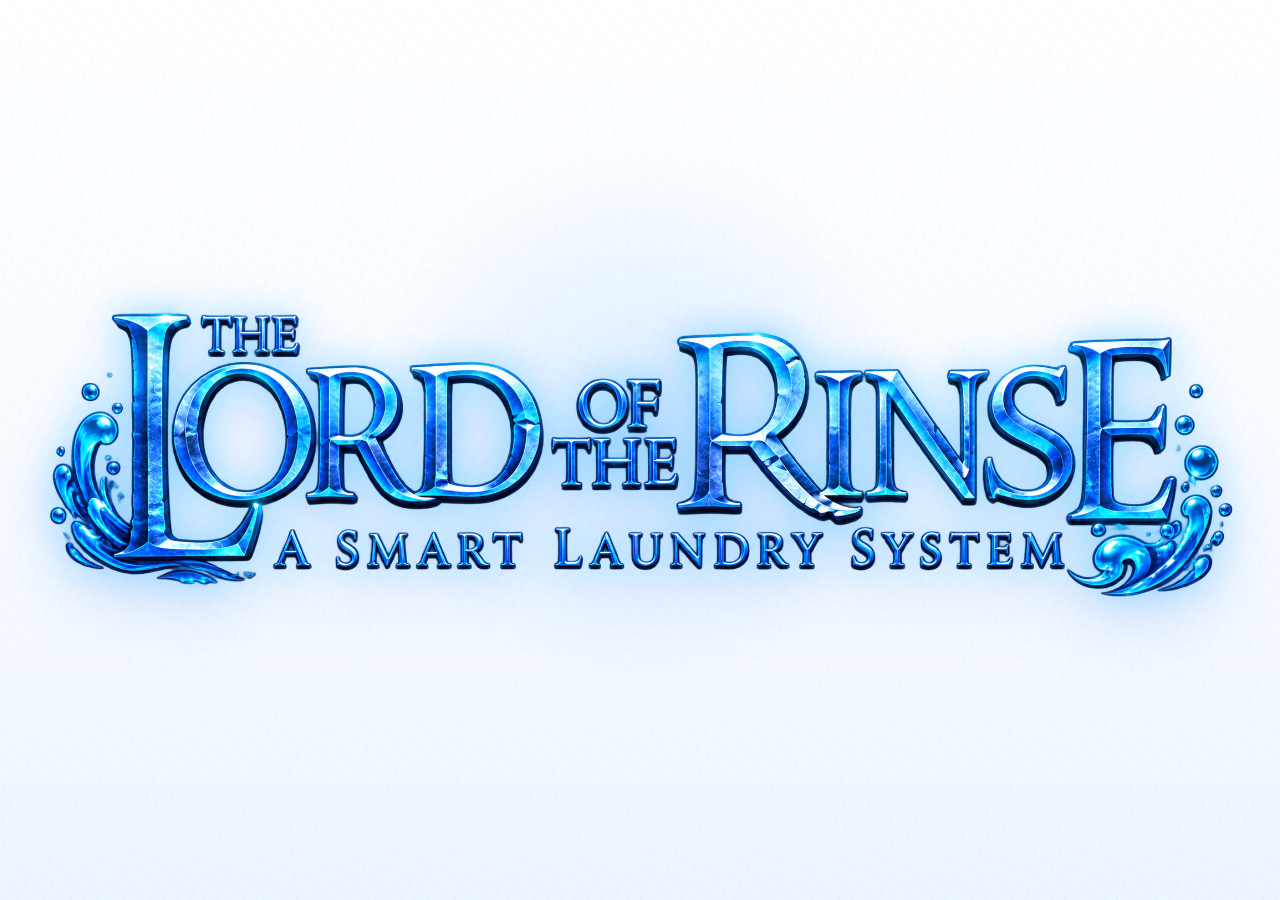
==== bookings.html @ ded8d41f "files" ====
<!doctype html>
<html lang="en">
  <head>
    <meta charset="utf-8">
    <meta name="viewport" content="width=device-width, initial-scale=1">
    <title>WashWiz Bookings</title>
    <link rel="preconnect" href="https://fonts.googleapis.com">
    <link rel="preconnect" href="https://fonts.gstatic.com" crossorigin>
    <link href="https://fonts.googleapis.com/css2?family=Hanken+Grotesk:wght@400;500;600;700;800&family=JetBrains+Mono:wght@500;700&display=swap" rel="stylesheet">
    <link rel="stylesheet" href="styles.css">
  </head>
  <body data-page="bookings">
    <script src="staff-layout.js"></script>
    <script src="app.js"></script>
  </body>
</html>
---- styles.css ----
:root {
  --bg: #f3f7fc;
  --surface: #fbfdff;
  --surface-muted: #eef4fb;
  --surface-strong: #e3ebf5;
  --text: #17202a;
  --muted: #5d6878;
  --subtle: #7a8696;
  --line: #d9e3ef;
  --line-strong: #c5d2e2;
  --primary: #155eef;
  --primary-hover: #0f4ed0;
  --primary-soft: #e8efff;
  --success: #087f5b;
  --success-soft: #e6f6ef;
  --warning: #a05a00;
  --warning-soft: #fff3db;
  --danger: #b42318;
  --danger-soft: #ffebe8;
  --info: #0369a1;
  --info-soft: #e7f5ff;
  --shadow-sm: 6px 6px 14px rgba(119, 134, 156, .16), -6px -6px 14px rgba(255, 255, 255, .86);
  --shadow-md: 14px 14px 32px rgba(119, 134, 156, .20), -12px -12px 28px rgba(255, 255, 255, .88);
  --shadow-inset: inset 4px 4px 9px rgba(125, 140, 164, .14), inset -4px -4px 9px rgba(255, 255, 255, .92);
  --radius: 18px;
  --radius-sm: 12px;
  --focus: 0 0 0 3px rgba(21, 94, 239, .18);
  color: var(--text);
  background: var(--bg);
  font-family: "Hanken Grotesk", system-ui, -apple-system, BlinkMacSystemFont, "Segoe UI", sans-serif;
}

* { box-sizing: border-box; }
html { min-width: 320px; }
body {
  min-height: 100vh;
  margin: 0;
  overflow-x: hidden;
  background:
    radial-gradient(circle at 12% 8%, rgba(222, 240, 255, .72) 0, transparent 270px),
    linear-gradient(180deg, rgba(232, 239, 255, .62), rgba(246, 248, 251, 0) 320px),
    var(--bg);
}
img,
svg,
canvas {
  max-width: 100%;
}
button, input { font: inherit; }
button {
  border: 0;
  cursor: pointer;
}
button:disabled {
  cursor: not-allowed;
}
button:focus-visible,
input:focus-visible {
  outline: none;
  box-shadow: var(--focus);
}
.hidden { display: none !important; }
.clay {
  background: var(--surface);
  border: 1px solid rgba(255, 255, 255, .78);
  border-radius: var(--radius);
  box-shadow: var(--shadow-sm), inset 1px 1px 0 rgba(255, 255, 255, .72);
}
.eyebrow {
  margin: 0 0 6px;
  color: var(--subtle);
  font: 700 11px/1.25 "JetBrains Mono", monospace;
  letter-spacing: .08em;
  text-transform: uppercase;
}
h1, h2, h3, p { margin-top: 0; }
h1 {
  max-width: 680px;
  margin-bottom: 18px;
  color: #0f172a;
  font-size: clamp(48px, 8vw, 88px);
  line-height: .94;
  letter-spacing: 0;
}
h2 {
  margin: 0;
  color: #111827;
  font-size: clamp(26px, 3vw, 36px);
  line-height: 1.08;
}
h3 {
  margin-bottom: 16px;
  color: #111827;
  font-size: clamp(21px, 2vw, 26px);
  line-height: 1.15;
}
small {
  display: block;
  color: var(--subtle);
}

.loading-screen {
  position: fixed;
  inset: 0;
  z-index: 100;
  min-height: 100vh;
  display: grid;
  place-items: center;
  align-content: center;
  gap: 24px;
  padding: 24px;
  background:
    radial-gradient(circle at 50% 42%, rgba(225, 241, 255, .88), transparent 290px),
    linear-gradient(180deg, #f8fbff, #eef4fb);
  transition: opacity .45s ease, visibility .45s ease;
}
.loading-screen::before,
.loading-screen::after {
  content: "";
  position: absolute;
  inset: 0;
  pointer-events: none;
}
.intro-white-wipe {
  position: absolute;
  inset: 0;
  z-index: 0;
  pointer-events: none;
  opacity: 0;
  background:
    radial-gradient(circle at 50% 46%, rgba(10, 138, 255, .12), transparent 34%),
    linear-gradient(180deg, #ffffff, #f7fbff 58%, #edf5ff);
  transition: opacity .72s cubic-bezier(.22, 1, .36, 1);
}
.loading-screen::before {
  opacity: 0;
  background:
    radial-gradient(circle at 50% 36%, rgba(155, 220, 255, .42), transparent 34%),
    radial-gradient(circle at 12% 45%, rgba(0, 183, 255, .12), transparent 18%),
    radial-gradient(circle at 88% 45%, rgba(0, 183, 255, .12), transparent 18%),
    linear-gradient(180deg, #ffffff, #f4f9ff 58%, #edf5ff);
  transition: opacity .32s ease;
}
.loading-screen::after {
  opacity: 0;
  background:
    repeating-linear-gradient(115deg, rgba(0, 119, 255, .035) 0 1px, transparent 1px 12px),
    repeating-linear-gradient(20deg, rgba(83, 199, 255, .045) 0 1px, transparent 1px 18px);
  mix-blend-mode: multiply;
  transition: opacity .32s ease;
}
.loading-screen.is-title {
  background:
    radial-gradient(circle at 50% 46%, rgba(10, 138, 255, .12), transparent 34%),
    linear-gradient(180deg, #ffffff, #f7fbff 58%, #edf5ff);
}
.loading-screen.is-title .intro-white-wipe {
  opacity: 1;
}
.loading-screen.is-black {
  overflow: hidden;
  background:
    radial-gradient(circle at 50% 48%, rgba(21, 94, 239, .32), transparent 24%),
    radial-gradient(circle at 50% 100%, rgba(77, 218, 255, .18), transparent 30%),
    linear-gradient(180deg, #050608, #0a0f18 58%, #020308);
}
.loading-screen.is-title::before {
  opacity: 1;
}
.loading-screen.is-title::after {
  opacity: .72;
}
.loading-screen.is-black::before {
  opacity: 1;
  background:
    linear-gradient(100deg, transparent 0 34%, rgba(255, 255, 255, .18) 45%, transparent 58% 100%);
  mix-blend-mode: screen;
  transform: translateX(-115%);
  animation: introLightSweep 1.45s cubic-bezier(.22, 1, .36, 1) both;
}
.loading-screen.is-black::after {
  opacity: .52;
  background:
    repeating-linear-gradient(90deg, rgba(255, 255, 255, .04) 0 1px, transparent 1px 72px),
    radial-gradient(circle at 50% 50%, transparent 0 34%, rgba(0, 0, 0, .44) 72%);
  mix-blend-mode: screen;
}
.loading-screen.is-done {
  opacity: 0;
  visibility: hidden;
  pointer-events: none;
}
.loading-screen.is-title .loading-washer,
.loading-screen.is-title .splash-logo,
.loading-screen.is-title .splash-brand,
.loading-screen.is-brand .loading-title-card,
.loading-screen.is-brand .loading-washer,
.loading-screen.is-black .loading-title-card,
.loading-screen.is-black .loading-washer,
.loading-screen.is-washer .loading-title-card,
.loading-screen.is-washer .splash-logo,
.loading-screen.is-washer .splash-brand {
  display: none;
}
.loader-machine {
  width: min(70vw, 330px);
  aspect-ratio: .86;
  position: relative;
  z-index: 1;
  display: grid;
  justify-items: center;
  padding: 28px 24px 26px;
  border-radius: 34px;
  background: linear-gradient(145deg, #ffffff, #eaf1f9);
  border: 1px solid rgba(255, 255, 255, .88);
  box-shadow: 20px 20px 42px rgba(119, 134, 156, .22), -16px -16px 34px rgba(255, 255, 255, .90), inset 2px 2px 0 rgba(255, 255, 255, .72);
}
.loader-panel {
  width: 100%;
  display: flex;
  justify-content: flex-end;
  gap: 10px;
  margin-bottom: 20px;
}
.loader-panel span {
  width: 13px;
  height: 13px;
  border-radius: 50%;
  background: #155eef;
  box-shadow: inset 2px 2px 4px rgba(255, 255, 255, .45);
}
.loader-panel span:nth-child(2) {
  background: #10b981;
}
.loader-panel span:nth-child(3) {
  background: #f59e0b;
}
.loader-door {
  width: 78%;
  aspect-ratio: 1;
  display: grid;
  place-items: center;
  padding: 14px;
  border-radius: 50%;
  background: linear-gradient(145deg, #dfe9f5, #ffffff);
  border: 1px solid #c6d4e6;
  box-shadow: var(--shadow-inset), 0 12px 28px rgba(76, 91, 115, .12);
}
.loader-glass {
  width: 100%;
  height: 100%;
  position: relative;
  overflow: hidden;
  border-radius: 50%;
  background:
    radial-gradient(circle at 34% 26%, rgba(255, 255, 255, .74), transparent 22%),
    linear-gradient(145deg, rgba(183, 226, 255, .74), rgba(47, 120, 255, .58));
  border: 1px solid rgba(255, 255, 255, .78);
  box-shadow: inset 7px 8px 18px rgba(38, 78, 130, .20), inset -8px -9px 18px rgba(255, 255, 255, .38);
}
.loader-glass::before {
  content: "";
  position: absolute;
  inset: 12%;
  z-index: 3;
  border-radius: 50%;
  border-top: 12px solid rgba(255, 255, 255, .30);
  border-left: 5px solid rgba(255, 255, 255, .14);
  transform: rotate(-22deg);
  pointer-events: none;
}
.loader-glass::after {
  content: "";
  position: absolute;
  inset: 0;
  z-index: 4;
  border-radius: 50%;
  background: linear-gradient(120deg, rgba(255, 255, 255, .36), transparent 26% 66%, rgba(255, 255, 255, .18));
  pointer-events: none;
}
.loader-spin {
  position: absolute;
  inset: 10%;
  transform-origin: 50% 50%;
  animation: washerSpin 2.5s linear infinite;
}
.loader-water {
  position: absolute;
  left: 5%;
  right: 4%;
  bottom: 10%;
  height: 43%;
  border-radius: 36% 54% 46% 38%;
  background: linear-gradient(180deg, rgba(151, 215, 255, .72), rgba(18, 97, 226, .56));
  box-shadow: inset 0 10px 16px rgba(255, 255, 255, .22);
}
.loader-foam,
.loader-bubble,
.cloth {
  position: absolute;
  display: block;
}
.loader-foam {
  z-index: 2;
  border-radius: 999px;
  background: rgba(255, 255, 255, .86);
  filter: drop-shadow(0 2px 4px rgba(73, 103, 143, .10));
}
.foam-one {
  width: 74px;
  height: 22px;
  left: 12%;
  top: 50%;
  transform: rotate(10deg);
}
.foam-two {
  width: 54px;
  height: 18px;
  right: 10%;
  top: 36%;
  transform: rotate(-18deg);
}
.foam-three {
  width: 38px;
  height: 16px;
  left: 37%;
  bottom: 16%;
  transform: rotate(22deg);
}
.loader-bubble {
  z-index: 2;
  border-radius: 50%;
  background: rgba(255, 255, 255, .55);
  border: 1px solid rgba(255, 255, 255, .72);
  box-shadow: inset -3px -3px 7px rgba(83, 133, 191, .12);
  animation: bubblePulse 1.8s ease-in-out infinite;
}
.bubble-one {
  width: 20px;
  height: 20px;
  left: 22%;
  top: 21%;
}
.bubble-two {
  width: 14px;
  height: 14px;
  right: 22%;
  top: 27%;
  animation-delay: .35s;
}
.bubble-three {
  width: 24px;
  height: 24px;
  right: 20%;
  bottom: 26%;
  animation-delay: .7s;
}
.bubble-four {
  width: 12px;
  height: 12px;
  left: 44%;
  bottom: 20%;
  animation-delay: 1s;
}
.cloth {
  z-index: 1;
  border-radius: 12px 16px 12px 14px;
  box-shadow: inset 4px 4px 8px rgba(255, 255, 255, .30), inset -4px -5px 10px rgba(0, 0, 0, .10);
  animation: clothTumble 1.25s ease-in-out infinite alternate;
}
.cloth-one {
  width: 58px;
  height: 36px;
  left: 19%;
  top: 38%;
  background: #ef476f;
  transform: rotate(18deg);
}
.cloth-two {
  width: 48px;
  height: 42px;
  right: 22%;
  top: 45%;
  background: #ffd166;
  animation-delay: .2s;
}
.cloth-three {
  width: 50px;
  height: 32px;
  left: 34%;
  bottom: 20%;
  background: #06d6a0;
  animation-delay: .38s;
}
.cloth-four {
  width: 36px;
  height: 50px;
  right: 33%;
  top: 19%;
  background: #8338ec;
  animation-delay: .56s;
}
.loading-title-card {
  position: relative;
  z-index: 1;
  display: grid;
  justify-items: center;
  width: min(94vw, 1640px);
  text-align: center;
}
.intro-title-image {
  width: min(96vw, 1700px);
  max-height: 62vh;
  object-fit: contain;
  filter:
    drop-shadow(0 0 18px rgba(0, 183, 255, .34))
    drop-shadow(0 22px 32px rgba(21, 94, 239, .18));
  animation: titleReveal 1.2s cubic-bezier(.22, 1, .36, 1) both, titleHeartbeat 1.7s ease-in-out .15s infinite;
}
.splash-logo {
  position: relative;
  z-index: 1;
  width: min(62vw, 360px);
  aspect-ratio: 1;
  object-fit: contain;
  filter: drop-shadow(0 24px 34px rgba(21, 94, 239, .18));
  animation: splashLogoFloat 2.8s ease-in-out infinite;
}
.loading-screen.is-black .splash-logo {
  filter:
    drop-shadow(0 0 22px rgba(102, 224, 255, .42))
    drop-shadow(0 26px 34px rgba(0, 0, 0, .52));
  animation: blackLogoReveal 1.3s cubic-bezier(.22, 1, .36, 1) both, splashLogoFloat 2.8s ease-in-out 1.3s infinite;
}
.splash-brand {
  position: relative;
  z-index: 1;
  display: grid;
  justify-items: center;
  gap: 8px;
  max-width: min(90vw, 620px);
  text-align: center;
}
.loading-screen.is-black .splash-brand {
  animation: blackBrandReveal 1.15s cubic-bezier(.22, 1, .36, 1) .18s both;
}
.splash-brand strong {
  color: #0f172a;
  font-size: clamp(42px, 8vw, 82px);
  line-height: .9;
}
.loading-screen.is-black .splash-brand strong {
  color: #ffffff;
  text-shadow: 0 0 28px rgba(84, 211, 255, .32);
}
.splash-brand span {
  color: var(--muted);
  font-size: clamp(11px, 1.45vw, 16px);
  line-height: 1.35;
  max-width: min(90vw, 620px);
}
.loading-screen.is-black .splash-brand span {
  color: rgba(238, 247, 255, .76);
}

@keyframes washerSpin {
  to { transform: rotate(360deg); }
}
@keyframes bubblePulse {
  50% { transform: scale(1.18); opacity: .72; }
}
@keyframes clothTumble {
  to { transform: rotate(-18deg) translate(4px, -3px); }
}
@keyframes titleReveal {
  from {
    opacity: 0;
    transform: translateY(12px) scale(.985);
  }
  to {
    opacity: 1;
    transform: translateY(0) scale(1);
  }
}
@keyframes titleHeartbeat {
  0%, 42%, 72%, 100% {
    transform: scale(1);
    filter: brightness(1);
  }
  18% {
    transform: scale(1.025);
    filter: brightness(1.2);
  }
  28% {
    transform: scale(.985);
  }
  56% {
    transform: scale(1.015);
    filter: brightness(1.1);
  }
}
@keyframes splashLogoFloat {
  0%, 100% {
    transform: translateY(0) scale(1);
  }
  50% {
    transform: translateY(-10px) scale(1.02);
  }
}
@keyframes introLightSweep {
  to { transform: translateX(115%); }
}
@keyframes blackLogoReveal {
  from {
    opacity: 0;
    transform: translateY(16px) scale(.92);
  }
  62% {
    opacity: 1;
    transform: translateY(-5px) scale(1.035);
  }
  to {
    opacity: 1;
    transform: translateY(0) scale(1);
  }
}
@keyframes blackBrandReveal {
  from {
    opacity: 0;
    transform: translateY(14px);
  }
  to {
    opacity: 1;
    transform: translateY(0);
  }
}

.auth-screen {
  min-height: 100vh;
  width: min(100%, 620px);
  margin: 0 auto;
  display: flex;
  align-items: center;
  justify-content: center;
  padding: clamp(36px, 7vh, 86px) clamp(22px, 5vw, 64px);
}
.brand-panel {
  display: grid;
  justify-items: start;
  align-content: start;
}
.brand-panel p {
  max-width: 600px;
  color: var(--muted);
  font-size: clamp(18px, 1.5vw, 20px);
  line-height: 1.55;
}
.washer-hero {
  width: clamp(260px, 29vw, 360px);
  aspect-ratio: 1;
  display: grid;
  place-items: center;
  margin-bottom: clamp(22px, 4vh, 34px);
  border-radius: 30px;
  background: linear-gradient(145deg, #fbfdff, #edf4fb);
  border: 1px solid rgba(255, 255, 255, .78);
  box-shadow: var(--shadow-md);
}
.brand-logo-hero {
  padding: 20px;
}
.brand-logo-hero img {
  width: 100%;
  height: 100%;
  object-fit: contain;
  filter: drop-shadow(0 18px 18px rgba(31, 69, 124, .14));
}
.washer-face {
  width: 70%;
  height: 78%;
  padding: 24px;
  border-radius: 22px;
  background: var(--surface);
  border: 1px solid rgba(197, 210, 226, .72);
  box-shadow: inset 3px 3px 8px rgba(125, 140, 164, .10), inset -3px -3px 8px rgba(255, 255, 255, .90);
}
.washer-door {
  width: 78%;
  aspect-ratio: 1;
  margin: 38px auto 0;
  padding: 11px;
  border-radius: 50%;
  background: var(--surface-strong);
  border: 1px solid var(--line-strong);
  box-shadow: var(--shadow-inset);
}
.washer-door span {
  display: block;
  width: 100%;
  height: 100%;
  border-radius: inherit;
  background: radial-gradient(circle at 38% 28%, #9dd8ff, #155eef 74%);
}
.washer-controls {
  display: flex;
  justify-content: flex-end;
  gap: 8px;
}
.washer-controls i {
  width: 13px;
  height: 13px;
  border-radius: 50%;
  background: var(--primary);
}
.auth-card {
  width: 100%;
  max-width: 500px;
  padding: 26px;
  box-shadow: var(--shadow-md);
}
.portal-link {
  width: 100%;
  margin-top: 16px;
}
.tabs,
.segmented {
  display: flex;
  gap: 4px;
  padding: 4px;
  border: 1px solid rgba(197, 210, 226, .72);
  border-radius: var(--radius);
  background: var(--surface-muted);
  box-shadow: var(--shadow-inset);
}
.tab,
.segmented button {
  flex: 1;
  min-height: 38px;
  padding: 9px 12px;
  border-radius: var(--radius-sm);
  color: var(--muted);
  background: transparent;
  font-weight: 700;
  white-space: nowrap;
}
.tab.active,
.segmented button.active {
  color: var(--primary);
  background: var(--surface);
  box-shadow: 4px 4px 10px rgba(119, 134, 156, .13), -4px -4px 10px rgba(255, 255, 255, .88);
}
.auth-form {
  display: grid;
  gap: 18px;
  margin-top: 24px;
}

.customer-portal {
  min-height: 100vh;
  padding: clamp(18px, 4vw, 42px);
}
.portal-back {
  position: fixed;
  top: 18px;
  left: 18px;
  z-index: 3;
}
.portal-actions {
  position: fixed;
  top: 18px;
  left: 18px;
  z-index: 3;
  display: flex;
  gap: 10px;
  flex-wrap: wrap;
}
.portal-actions .portal-back {
  position: static;
}
.verification-page,
.customer-order-page,
.customer-tab-panel {
  display: none;
}
.active-customer-view,
.active-customer-tab {
  display: block;
}
.verification-page {
  min-height: calc(100vh - 84px);
  place-items: center;
}
.verification-page.active-customer-view {
  display: grid;
}
.verification-card {
  width: min(100%, 520px);
  padding: clamp(22px, 4vw, 34px);
  text-align: center;
  box-shadow: var(--shadow-md);
}
.portal-intro {
  margin-bottom: 22px;
  color: var(--muted);
  line-height: 1.5;
}
.qr-scan-box {
  width: 100%;
  min-height: 142px;
  display: grid;
  place-items: center;
  gap: 12px;
  padding: 20px;
  color: var(--primary);
  background: var(--surface-muted);
  border: 1px dashed var(--line-strong);
  border-radius: var(--radius);
  box-shadow: var(--shadow-inset);
}
.qr-scan-box:hover {
  border-color: var(--primary);
  background: var(--primary-soft);
}
.qr-grid {
  width: 58px;
  height: 58px;
  border-radius: var(--radius-sm);
  background:
    linear-gradient(90deg, #111827 10px, transparent 10px 16px, #111827 16px 24px, transparent 24px),
    linear-gradient(#111827 10px, transparent 10px 16px, #111827 16px 24px, transparent 24px),
    var(--surface);
  background-size: 28px 28px;
  border: 8px solid var(--surface);
  box-shadow: var(--shadow-sm);
}
.or-divider {
  display: flex;
  align-items: center;
  gap: 14px;
  margin: 22px 0;
  color: var(--subtle);
  font-weight: 900;
}
.or-divider::before,
.or-divider::after {
  content: "";
  flex: 1;
  height: 1px;
  background: var(--line);
}
.verification-form {
  display: grid;
  gap: 16px;
  text-align: left;
}
.verification-message {
  min-height: 24px;
  margin: 0;
  font-weight: 800;
  text-align: center;
}
.verification-message.error {
  color: var(--danger);
}
.verification-message.success {
  color: var(--success);
}
.verification-message.loading {
  color: var(--primary);
}
.flow-preview {
  display: grid;
  gap: 8px;
  margin-top: 22px;
  padding-top: 18px;
  color: var(--muted);
  border-top: 1px solid var(--line);
  font-size: 14px;
  font-weight: 800;
}
.flow-preview span::after {
  content: "v";
  display: block;
  color: var(--subtle);
  font: 800 12px/1 "JetBrains Mono", monospace;
  margin-top: 8px;
}
.flow-preview strong {
  color: var(--success);
}
.customer-order-page {
  width: min(1120px, 100%);
  margin: 52px auto 0;
}
.customer-order-header {
  display: flex;
  justify-content: space-between;
  gap: 22px;
  align-items: center;
  padding: clamp(20px, 4vw, 28px);
  margin-bottom: 18px;
}
.customer-order-header p {
  margin-bottom: 0;
}
.order-id-panel {
  min-width: min(100%, 310px);
  display: grid;
  gap: 6px;
  padding: 16px;
  border-radius: var(--radius);
  background: var(--surface-muted);
  box-shadow: var(--shadow-inset);
}
.order-id-panel span,
.detail-item span,
.status-summary span {
  color: var(--subtle);
  font-size: 13px;
  font-weight: 800;
}
.order-id-panel strong {
  font: 800 clamp(18px, 3vw, 25px)/1.1 "JetBrains Mono", monospace;
}
.customer-tabs {
  display: flex;
  gap: 8px;
  overflow-x: auto;
  padding: 6px;
  margin-bottom: 18px;
  border-radius: var(--radius);
  background: var(--surface-muted);
  box-shadow: var(--shadow-inset);
}
.customer-tabs button {
  flex: 1;
  min-width: 112px;
  min-height: 42px;
  border-radius: var(--radius-sm);
  color: var(--muted);
  background: transparent;
  font-weight: 900;
}
.customer-tabs button.active {
  color: var(--primary);
  background: var(--surface);
  box-shadow: var(--shadow-sm);
}
.order-card {
  padding: clamp(20px, 4vw, 28px);
}
.detail-grid,
.payment-summary {
  display: grid;
  grid-template-columns: repeat(2, minmax(0, 1fr));
  gap: 14px;
}
.detail-item {
  display: grid;
  gap: 6px;
  padding: 14px;
  border-radius: var(--radius-sm);
  background: rgba(238, 244, 251, .72);
}
.detail-item strong {
  color: #111827;
}
.status-pill {
  display: inline-flex;
  align-items: center;
  width: fit-content;
  min-height: 28px;
  border-radius: 999px;
  padding: 6px 10px;
  font-size: 12px;
  font-weight: 900;
  text-transform: uppercase;
}
.status-pill.success {
  color: var(--success);
  background: var(--success-soft);
}
.status-pill.warning {
  color: var(--warning);
  background: var(--warning-soft);
}
.tracking-timeline {
  display: grid;
  gap: 14px;
  margin: 8px 0 22px;
}
.tracking-step {
  display: grid;
  grid-template-columns: 34px 1fr;
  align-items: center;
  gap: 12px;
  color: var(--subtle);
}
.tracking-step span {
  width: 34px;
  height: 34px;
  display: grid;
  place-items: center;
  border-radius: 50%;
  background: var(--surface-muted);
  border: 1px solid var(--line-strong);
  box-shadow: var(--shadow-inset);
  font-size: 10px;
  font-weight: 900;
}
.tracking-step.complete {
  color: var(--success);
}
.tracking-step.complete span {
  color: #ffffff;
  background: var(--success);
  box-shadow: var(--shadow-sm);
}
.tracking-step.current {
  color: var(--primary);
}
.tracking-step.current span {
  border: 8px solid var(--primary-soft);
  background: var(--primary);
  box-shadow: var(--shadow-sm);
}
.status-summary {
  display: grid;
  grid-template-columns: repeat(2, minmax(0, 1fr));
  gap: 14px;
}
.status-summary div {
  display: grid;
  gap: 6px;
  padding: 14px;
  border-radius: var(--radius-sm);
  background: var(--surface-muted);
}
.payment-progress {
  height: 14px;
  margin: 18px 0 8px;
  overflow: hidden;
  border-radius: 999px;
  background: var(--surface-strong);
  box-shadow: var(--shadow-inset);
}
.payment-progress span {
  display: block;
  width: 57%;
  height: 100%;
  border-radius: inherit;
  background: linear-gradient(90deg, var(--primary), #06d6a0);
}
.payment-caption {
  color: var(--muted);
  font-weight: 800;
}
.payment-history {
  display: grid;
  gap: 10px;
}
.payment-row {
  display: flex;
  justify-content: space-between;
  gap: 12px;
  padding: 14px;
  border-radius: var(--radius-sm);
  background: rgba(238, 244, 251, .72);
}
.payment-row div {
  display: grid;
  gap: 4px;
}
.payment-row span:not(.status-pill) {
  color: var(--muted);
  font-size: 13px;
  font-weight: 800;
}
.chat-card {
  display: grid;
  gap: 18px;
}
.chat-card > div:first-child p {
  margin-bottom: 0;
  color: var(--muted);
}
.chat-messages {
  min-height: 280px;
  display: grid;
  align-content: end;
  gap: 12px;
  padding: 16px;
  border-radius: var(--radius);
  background: var(--surface-muted);
  box-shadow: var(--shadow-inset);
}
.chat-message {
  max-width: 78%;
  display: grid;
  gap: 5px;
}
.chat-message span {
  color: var(--subtle);
  font-size: 12px;
  font-weight: 900;
}
.chat-message p {
  margin: 0;
  padding: 12px 14px;
  border-radius: 16px;
  color: var(--text);
  background: var(--surface);
  box-shadow: var(--shadow-sm);
}
.chat-message.customer {
  justify-self: end;
}
.chat-message.customer span {
  text-align: right;
}
.chat-message.customer p {
  color: #ffffff;
  background: var(--primary);
}
.chat-composer {
  display: grid;
  grid-template-columns: minmax(0, 1fr) auto;
  gap: 10px;
}
.compact-empty {
  padding: 18px;
}
.support-layout {
  display: grid;
  grid-template-columns: minmax(280px, 330px) minmax(0, 1fr);
  gap: 18px;
  align-items: stretch;
  min-height: calc(100vh - 132px);
}
.support-inbox,
.support-chat {
  padding: 16px;
}
.support-inbox {
  display: grid;
  grid-template-rows: auto auto minmax(0, 1fr);
  gap: 12px;
}
.support-filters button {
  min-width: 0;
  padding-inline: 10px;
}
.support-thread-list {
  display: grid;
  align-content: start;
  gap: 10px;
  overflow: auto;
  padding-right: 2px;
}
.support-thread {
  width: 100%;
  display: grid;
  grid-template-columns: 42px minmax(0, 1fr) auto;
  gap: 10px;
  padding: 12px;
  text-align: left;
  border: 1px solid var(--line);
  border-radius: var(--radius);
  background: var(--surface);
}
.support-thread:hover,
.support-thread.active {
  border-color: var(--primary);
  background: var(--primary-soft);
}
.support-avatar {
  width: 42px;
  height: 42px;
  display: grid;
  place-items: center;
  border-radius: 14px;
  color: #ffffff;
  background: var(--primary);
  font-weight: 900;
}
.support-thread-main {
  min-width: 0;
  display: grid;
  gap: 4px;
}
.support-thread-main strong,
.support-thread-main small,
.support-thread-main em {
  overflow: hidden;
  text-overflow: ellipsis;
  white-space: nowrap;
}
.support-thread-main small,
.support-thread-meta small {
  color: var(--subtle);
  font-size: 12px;
  font-style: normal;
  font-weight: 800;
}
.support-thread-main em {
  color: var(--muted);
  font-size: 13px;
  font-style: normal;
}
.support-thread-main .mini-chip {
  margin-top: 3px;
}
.support-thread-meta {
  display: grid;
  justify-items: end;
  align-content: start;
  gap: 8px;
  white-space: nowrap;
}
.support-thread-meta b {
  padding: 4px 7px;
  border-radius: 999px;
  font-size: 11px;
}
.support-thread-meta b.active {
  color: var(--success);
  background: var(--success-soft);
}
.support-thread-meta b.pending {
  color: var(--warning);
  background: var(--warning-soft);
}
.support-thread-meta b.resolved {
  color: var(--muted);
  background: var(--surface-muted);
}
.support-chat {
  display: grid;
  grid-template-rows: auto auto minmax(260px, 1fr) auto auto;
  gap: 14px;
}
.support-chat-head,
.support-order-strip {
  display: flex;
  justify-content: space-between;
  gap: 14px;
}
.support-chat-head {
  align-items: start;
}
.support-chat-head h3 {
  margin-bottom: 6px;
}
.support-chat-head p:not(.eyebrow) {
  margin: 0;
  color: var(--muted);
  font-weight: 800;
}
.support-order-strip {
  flex-wrap: wrap;
  padding: 14px;
  border-radius: var(--radius);
  background: var(--surface-muted);
  box-shadow: var(--shadow-inset);
}
.support-order-strip div {
  min-width: 140px;
  display: grid;
  gap: 4px;
}
.support-order-strip span {
  color: var(--subtle);
  font-size: 12px;
  font-weight: 900;
}
.support-messages {
  min-height: 320px;
  display: grid;
  align-content: end;
  gap: 14px;
  overflow: auto;
  padding: 18px;
  border-radius: var(--radius);
  background: linear-gradient(180deg, rgba(251, 253, 255, .8), rgba(238, 244, 251, .92));
  border: 1px solid var(--line);
}
.support-message {
  max-width: min(78%, 560px);
  display: grid;
  gap: 5px;
}
.support-message.admin {
  justify-self: end;
}
.support-message span,
.support-message small {
  color: var(--subtle);
  font-size: 12px;
  font-weight: 900;
}
.support-message.admin span,
.support-message.admin small {
  text-align: right;
}
.support-message p {
  margin: 0;
  padding: 12px 14px;
  border-radius: 16px;
  color: var(--text);
  background: var(--surface);
  box-shadow: var(--shadow-sm);
}
.support-message.admin p {
  color: #ffffff;
  background: var(--primary);
}
.quick-replies {
  display: flex;
  gap: 8px;
  overflow-x: auto;
  padding-bottom: 2px;
}
.quick-replies button {
  flex: 0 0 auto;
  min-height: 32px;
  padding: 7px 10px;
  border-radius: 999px;
  color: var(--muted);
  background: var(--surface-muted);
  font-size: 13px;
  font-weight: 800;
}
.quick-replies button:hover {
  color: var(--primary);
  background: var(--primary-soft);
}
.support-composer {
  display: grid;
  grid-template-columns: minmax(0, 1fr) auto;
  gap: 10px;
}
.support-resolve {
  justify-self: end;
}
label {
  display: grid;
  gap: 8px;
  color: var(--muted);
  font-weight: 700;
}
input {
  width: 100%;
  min-height: 46px;
  padding: 12px 14px;
  color: var(--text);
  border: 1px solid var(--line-strong);
  border-radius: var(--radius);
  background: var(--surface-muted);
  outline: 0;
  box-shadow: var(--shadow-inset);
  transition: border-color .16s ease, box-shadow .16s ease, background .16s ease;
}
input:hover {
  border-color: #aebaca;
}
input:invalid:not(:placeholder-shown) {
  border-color: #f3a29b;
  background: #fffafa;
}
input::placeholder {
  color: #9aa5b5;
}
.primary-btn,
.secondary-btn,
.select-btn {
  min-height: 44px;
  display: inline-flex;
  align-items: center;
  justify-content: center;
  gap: 8px;
  border-radius: var(--radius);
  padding: 11px 16px;
  font-weight: 800;
  text-decoration: none;
  transition: background .16s ease, color .16s ease, border-color .16s ease, transform .16s ease, box-shadow .16s ease;
}
.primary-btn {
  color: #ffffff;
  background: var(--primary);
  box-shadow: 8px 8px 16px rgba(21, 94, 239, .20), -5px -5px 12px rgba(255, 255, 255, .82), inset 2px 2px 4px rgba(255, 255, 255, .24), inset -2px -2px 5px rgba(0, 0, 0, .12);
}
.primary-btn:hover {
  background: var(--primary-hover);
}
.primary-btn:active,
.secondary-btn:active,
.select-btn:active {
  transform: translateY(1px);
}
.secondary-btn {
  color: var(--primary);
  background: var(--surface);
  border: 1px solid var(--line-strong);
  box-shadow: var(--shadow-sm);
}
.secondary-btn:hover {
  border-color: #9fb1c8;
  background: var(--primary-soft);
}
.logout-btn {
  color: var(--danger);
}
.logout-btn:hover {
  border-color: #f2bbb6;
  background: var(--danger-soft);
}
.primary-btn:disabled,
.select-btn:disabled {
  color: #8994a5;
  background: var(--surface-strong);
  box-shadow: none;
}
.compact {
  min-height: 40px;
}
.table-action {
  min-height: 36px;
  padding: 8px 12px;
  white-space: nowrap;
}

.customer-page-shell {
  width: min(100%, 1180px);
  min-height: 100vh;
  margin: 0 auto;
  padding: clamp(22px, 5vw, 56px);
}
.customer-hero {
  position: relative;
  display: grid;
  justify-items: center;
  gap: 14px;
  margin-bottom: clamp(28px, 5vw, 48px);
  text-align: center;
}
.customer-home-link {
  position: absolute;
  top: 0;
  right: 0;
}
.customer-page-logo {
  width: min(44vw, 230px);
  aspect-ratio: 1;
  object-fit: contain;
  filter: drop-shadow(0 22px 30px rgba(21, 94, 239, .18));
}
.customer-action-row {
  display: flex;
  flex-wrap: wrap;
  justify-content: center;
  gap: 12px;
}
.customer-section-stage {
  width: min(100%, 620px);
  margin: 0 auto;
}
.customer-tool-card {
  display: none;
  padding: clamp(22px, 3vw, 30px);
}
.customer-tool-card.active-customer-section {
  display: block;
}
.customer-tool-card h2 {
  margin-bottom: 10px;
}
.customer-page-form {
  display: grid;
  gap: 16px;
}
.compact-scan {
  min-height: 118px;
}
.customer-footer {
  margin-top: clamp(28px, 5vw, 52px);
  color: #aebaca;
  font-weight: 800;
  text-align: center;
}

.app-shell {
  min-height: 100vh;
  display: grid;
  grid-template-columns: 260px minmax(0, 1fr);
  gap: 26px;
  padding: 22px;
}
.sidebar {
  position: sticky;
  top: 22px;
  height: calc(100vh - 44px);
  align-self: start;
  display: grid;
  grid-template-rows: auto auto auto 1fr;
  gap: 18px;
  padding: 20px;
}
.logo-mark,
.avatar,
.icon-btn,
.success-orb {
  display: grid;
  place-items: center;
  border-radius: var(--radius);
  font-weight: 900;
}
.logo-mark {
  width: 46px;
  height: 46px;
  color: #ffffff;
  background: #111827;
}
.logo-image {
  padding: 4px;
  background: var(--surface);
  border: 1px solid rgba(255, 255, 255, .78);
  box-shadow: var(--shadow-sm);
}
.logo-image img {
  width: 100%;
  height: 100%;
  object-fit: contain;
}
.sidebar strong {
  display: block;
  font-size: 18px;
}
.nav-book {
  width: 100%;
  min-height: 42px;
  justify-content: flex-start;
  padding: 10px 12px;
  border-radius: var(--radius-sm);
  font-size: 14px;
  font-weight: 800;
  color: var(--primary);
  background: var(--primary-soft);
  box-shadow: none;
}
.nav-book:hover {
  color: #ffffff;
  background: var(--primary);
  box-shadow: 8px 8px 16px rgba(21, 94, 239, .20), -5px -5px 12px rgba(255, 255, 255, .82), inset 2px 2px 4px rgba(255, 255, 255, .24), inset -2px -2px 5px rgba(0, 0, 0, .12);
}
.sidebar nav {
  display: grid;
  align-content: start;
  gap: 6px;
  padding-top: 6px;
  border-top: 1px solid var(--line);
}
.nav-link {
  display: flex;
  align-items: center;
  min-height: 42px;
  text-align: left;
  padding: 10px 12px;
  border-radius: var(--radius-sm);
  color: var(--muted);
  background: transparent;
  font-weight: 800;
  text-decoration: none;
}
.nav-link:hover {
  color: #111827;
  background: var(--surface-muted);
}
.nav-link.active {
  color: var(--primary);
  background: var(--primary-soft);
}
.live-support-link {
  display: flex;
  align-items: center;
  justify-content: space-between;
  gap: 10px;
}
.live-support-link span {
  min-width: 24px;
  min-height: 24px;
  display: inline-grid;
  place-items: center;
  border-radius: 999px;
  color: #ffffff;
  background: var(--primary);
  font-size: 12px;
}
.main {
  min-width: 0;
  padding-bottom: 32px;
}
.topbar {
  display: flex;
  align-items: center;
  justify-content: space-between;
  gap: 20px;
  margin-bottom: 24px;
  padding: 8px 0 2px;
}
.top-actions {
  display: flex;
  align-items: center;
  gap: 8px;
}
.icon-btn,
.avatar {
  width: 42px;
  height: 42px;
  color: var(--muted);
  background: var(--surface);
  border: 1px solid rgba(255, 255, 255, .78);
  box-shadow: var(--shadow-sm);
}
.icon-btn:hover {
  color: var(--primary);
  border-color: #b8c6d8;
  background: var(--primary-soft);
}
.icon-btn.mini {
  width: 34px;
  height: 34px;
  font-size: 13px;
}
.avatar {
  color: #ffffff;
  background: #111827;
  border-color: #111827;
}
.mobile-menu {
  display: none;
}
.view {
  display: none;
}
.active-view {
  display: block;
}

.metrics-grid {
  display: grid;
  grid-template-columns: repeat(4, minmax(0, 1fr));
  gap: 14px;
  margin-bottom: 26px;
}
.metric {
  min-height: 124px;
  padding: 18px;
}
.metric span {
  color: var(--muted);
  font-weight: 700;
}
.metric b {
  display: block;
  margin: 10px 0 6px;
  color: #111827;
  font-size: clamp(28px, 3vw, 36px);
  line-height: 1;
}
.metric p {
  margin-bottom: 0;
  color: var(--subtle);
  line-height: 1.4;
}
.revenue-metric {
  min-height: 142px;
}
.revenue-metric p {
  display: inline-flex;
  align-items: center;
  gap: 6px;
  padding: 5px 9px;
  border-radius: 999px;
  font-size: 13px;
  font-weight: 800;
}
.revenue-metric p::before {
  content: "";
  width: 7px;
  height: 7px;
  border-radius: 50%;
  background: currentColor;
}
.revenue-metric.up p {
  color: var(--success);
  background: var(--success-soft);
}
.revenue-metric.down p {
  color: var(--danger);
  background: var(--danger-soft);
}
.section-head {
  display: flex;
  align-items: center;
  justify-content: space-between;
  gap: 16px;
  margin: 4px 0 16px;
}
.section-head h3 {
  margin-bottom: 0;
}
.section-head.tight {
  margin-top: 0;
}
.page-tools {
  justify-content: flex-end;
}
.customer-access-card {
  display: grid;
  gap: 16px;
  padding: 26px;
}
.customer-access-card h3 {
  margin-bottom: 0;
}
.admin-access-body {
  display: grid;
  grid-template-columns: minmax(0, 1fr) 156px;
  gap: 22px;
  align-items: center;
}
.admin-access-body p {
  grid-column: 1 / -1;
  margin: 0;
  color: var(--muted);
  font-weight: 800;
}
.admin-order-id {
  display: grid;
  gap: 7px;
  padding: 18px;
  border-radius: var(--radius-sm);
  background: var(--surface-muted);
  box-shadow: var(--shadow-inset);
}
.admin-order-id span {
  color: var(--subtle);
  font-size: 12px;
  font-weight: 900;
  text-transform: uppercase;
}
.admin-order-id strong {
  font: 800 22px/1.2 "JetBrains Mono", monospace;
  word-break: break-word;
}
.qr-placeholder {
  aspect-ratio: 1;
  display: grid;
  grid-template-columns: repeat(2, 1fr);
  gap: 8px;
  padding: 14px;
  border-radius: var(--radius);
  background: var(--surface);
  border: 1px solid var(--line-strong);
  box-shadow: var(--shadow-inset);
}
.qr-placeholder span {
  border-radius: 8px;
  background:
    linear-gradient(90deg, #111827 35%, transparent 35% 55%, #111827 55%),
    linear-gradient(#111827 35%, transparent 35% 55%, #111827 55%),
    var(--surface-muted);
  background-size: 18px 18px;
}
.access-actions {
  display: flex;
  flex-wrap: wrap;
  gap: 10px;
}
.access-message {
  min-height: 20px;
  margin: 0;
  color: var(--success);
  font-weight: 800;
}
.modal {
  position: fixed;
  inset: 0;
  z-index: 80;
  display: grid;
  place-items: center;
  padding: 20px;
}
.modal.hidden {
  display: none !important;
}
.modal-backdrop {
  position: absolute;
  inset: 0;
  background: rgba(15, 23, 42, .28);
  backdrop-filter: blur(8px);
}
.modal-card {
  width: min(100%, 630px);
  position: relative;
  z-index: 1;
  box-shadow: var(--shadow-md);
}
.modal-close {
  position: absolute;
  top: 16px;
  right: 16px;
  width: 38px;
  height: 38px;
}
.modal-subtitle {
  margin: 8px 46px 0 0;
  color: var(--muted);
  font-weight: 700;
}
.revenue-toolbar {
  margin-bottom: 18px;
}
.revenue-toolbar h3 {
  max-width: 620px;
  color: var(--muted);
  font-size: 16px;
  font-weight: 600;
  line-height: 1.45;
}
.revenue-actions {
  display: flex;
  align-items: center;
  gap: 10px;
  flex-wrap: wrap;
}
.machine-grid {
  display: grid;
  grid-template-columns: repeat(auto-fill, minmax(214px, 1fr));
  gap: 14px;
}
.machine-card {
  min-height: 214px;
  display: flex;
  flex-direction: column;
  gap: 14px;
  padding: 16px;
  position: relative;
  overflow: hidden;
  transition: transform .16s ease, box-shadow .16s ease, border-color .16s ease;
}
.machine-card:hover {
  transform: translateY(-2px);
  box-shadow: var(--shadow-md);
}
.machine-card.selected {
  border-color: var(--primary);
  box-shadow: 0 0 0 3px rgba(21, 94, 239, .10), var(--shadow-md);
}
.machine-card.available {
  border-left: 4px solid var(--success);
}
.machine-card.occupied {
  border-left: 4px solid var(--danger);
}
.machine-card.maintenance {
  border-left: 4px solid var(--warning);
}
.machine-top,
.row {
  display: flex;
  align-items: center;
  justify-content: space-between;
  gap: 12px;
}
.machine-id {
  font: 800 23px/1 "JetBrains Mono", monospace;
}
.badge {
  display: inline-flex;
  align-items: center;
  gap: 6px;
  min-height: 24px;
  border-radius: 999px;
  padding: 5px 9px;
  font: 800 11px/1 "JetBrains Mono", monospace;
  text-transform: uppercase;
  white-space: nowrap;
}
.badge::before {
  content: "";
  width: 6px;
  height: 6px;
  border-radius: 50%;
  background: currentColor;
}
.badge.available {
  color: var(--success);
  background: var(--success-soft);
}
.badge.occupied {
  color: var(--danger);
  background: var(--danger-soft);
}
.badge.maintenance {
  color: var(--warning);
  background: var(--warning-soft);
}
.machine-visual {
  height: 56px;
  border-radius: var(--radius);
  background:
    radial-gradient(circle at 34px 28px, #ffffff 0 12px, #cfe2ff 13px 19px, transparent 20px),
    linear-gradient(135deg, #eef4fb, #dfe8f4);
  border: 1px solid var(--line);
  box-shadow: var(--shadow-inset);
}
.machine-card p,
.summary p {
  margin-bottom: 0;
  color: var(--muted);
  line-height: 1.45;
}
.machine-card p span {
  display: block;
}
.select-btn {
  width: 100%;
  margin-top: auto;
  color: #ffffff;
  background: var(--primary);
  box-shadow: 6px 6px 14px rgba(21, 94, 239, .18), inset 2px 2px 4px rgba(255, 255, 255, .22), inset -2px -2px 5px rgba(0, 0, 0, .12);
}
.select-btn:hover {
  background: var(--primary-hover);
}

.booking-layout {
  display: grid;
  grid-template-columns: minmax(0, 1fr) minmax(300px, 340px);
  gap: 20px;
  align-items: start;
}
.summary {
  position: sticky;
  top: 22px;
  display: grid;
  gap: 15px;
  padding: 20px;
}
.summary h3 {
  margin-bottom: 0;
}
.form-note.error {
  color: var(--danger);
}
.supplies-list {
  display: grid;
  gap: 12px;
}
.supply-item {
  display: grid;
  grid-template-columns: 46px minmax(0, 1fr) auto;
  gap: 14px;
  align-items: center;
  padding: 14px;
}
.supply-icon {
  width: 46px;
  height: 46px;
  border-radius: var(--radius);
  background:
    linear-gradient(180deg, rgba(255, 255, 255, .58), rgba(255, 255, 255, 0)),
    var(--primary-soft);
  border: 1px solid #c9d8ff;
}
.supply-item p {
  margin: 3px 0 0;
  color: var(--muted);
}
.stepper {
  display: flex;
  align-items: center;
  gap: 8px;
}
.stepper button {
  width: 34px;
  height: 34px;
  border-radius: var(--radius-sm);
  color: var(--primary);
  background: var(--surface);
  border: 1px solid var(--line-strong);
  box-shadow: var(--shadow-sm);
  font-weight: 900;
}
.stepper button:hover:not(:disabled) {
  background: var(--primary-soft);
}
.stepper button:disabled {
  color: #a4adbb;
  background: var(--surface-muted);
}
.stepper strong {
  min-width: 26px;
  text-align: center;
}
#orderSummary {
  display: grid;
  gap: 10px;
}
#orderSummary hr {
  width: 100%;
  border: 0;
  border-top: 1px solid var(--line);
}

.confirm-card {
  max-width: 620px;
  margin: clamp(48px, 10vh, 110px) auto;
  padding: clamp(28px, 5vw, 44px);
  text-align: center;
  box-shadow: var(--shadow-md);
}
.success-orb {
  width: 72px;
  height: 72px;
  margin: 0 auto 18px;
  color: var(--success);
  background: var(--success-soft);
  border: 1px solid #b7ead8;
  box-shadow: var(--shadow-sm);
}
.confirm-card p:not(.eyebrow) {
  color: var(--muted);
  line-height: 1.55;
}
.confirm-actions {
  display: flex;
  justify-content: center;
  flex-wrap: wrap;
  gap: 10px;
  margin-top: 24px;
}

.table-card,
.chart-card {
  padding: 0;
  overflow: auto;
  scrollbar-color: #b5c2d4 transparent;
}
table {
  width: 100%;
  min-width: 760px;
  border-collapse: collapse;
}
th,
td {
  padding: 15px 16px;
  text-align: left;
  border-bottom: 1px solid var(--line);
  vertical-align: middle;
}
th {
  position: sticky;
  top: 0;
  z-index: 1;
  color: var(--subtle);
  background: var(--surface-muted);
  font: 800 11px/1.2 "JetBrains Mono", monospace;
  letter-spacing: .04em;
  text-transform: uppercase;
}
tbody tr:hover {
  background: #fbfdff;
}
tbody tr:last-child td {
  border-bottom: 0;
}
.empty-state {
  padding: 34px 16px;
  text-align: center;
  color: var(--muted);
}
.search-input {
  max-width: 300px;
}
.analytics-grid {
  display: grid;
  grid-template-columns: minmax(0, 1.35fr) minmax(280px, .65fr);
  gap: 14px;
  margin-bottom: 26px;
}
.chart-card {
  padding: 20px;
}
.bar-chart {
  height: 300px;
  display: flex;
  align-items: end;
  gap: clamp(10px, 2vw, 20px);
  padding: 22px 12px 36px;
}
.bar {
  flex: 1;
  min-width: 36px;
  position: relative;
  border-radius: var(--radius-sm) var(--radius-sm) 3px 3px;
  background: var(--primary);
  transition: opacity .16s ease, transform .16s ease;
}
.bar:nth-child(1),
.bar:nth-child(2),
.bar:nth-child(3),
.bar:nth-child(5),
.bar:nth-child(6),
.bar:nth-child(7) {
  background: #cbdaf8;
}
.bar:hover {
  opacity: .88;
  transform: translateY(-2px);
}
.bar::after {
  content: "";
  position: absolute;
  inset: 0;
  border-radius: inherit;
  background: linear-gradient(180deg, rgba(255,255,255,.22), rgba(255,255,255,0));
}
.bar span {
  position: absolute;
  left: 50%;
  bottom: -26px;
  transform: translateX(-50%);
  color: var(--muted);
  font-weight: 800;
}
.usage-list {
  display: grid;
  gap: 18px;
}
.usage-row {
  display: grid;
  gap: 8px;
}
.usage-track {
  height: 9px;
  overflow: hidden;
  border-radius: 999px;
  background: var(--surface-strong);
  box-shadow: var(--shadow-inset);
}
.usage-fill {
  height: 100%;
  border-radius: inherit;
  background: var(--success);
}
.usage-row:nth-child(1) .usage-fill {
  background: var(--primary);
}
.usage-row:nth-child(2) .usage-fill {
  background: #7c3aed;
}
.usage-row:nth-child(3) .usage-fill {
  background: #ef476f;
}
.usage-row:nth-child(4) .usage-fill {
  background: #94a3b8;
}
.transactions-head {
  margin-top: 6px;
}
.mini-chip,
.payment-pill {
  display: inline-flex;
  align-items: center;
  min-height: 24px;
  width: fit-content;
  border-radius: 999px;
  padding: 4px 9px;
  color: var(--primary);
  background: var(--primary-soft);
  font-size: 12px;
  font-weight: 800;
}
.payment-pill {
  color: var(--muted);
  background: var(--surface-muted);
  border: 1px solid rgba(197, 210, 226, .72);
}

@media (max-width: 1100px) {
  .metrics-grid {
    grid-template-columns: repeat(2, minmax(0, 1fr));
  }
}

@media (max-width: 980px) {
  .auth-screen,
  .app-shell,
  .booking-layout,
  .analytics-grid,
  .support-layout {
    grid-template-columns: 1fr;
  }
  .auth-screen {
    align-items: center;
  }
  .brand-panel {
    text-align: center;
    justify-items: center;
  }
  .brand-panel p {
    margin-inline: auto;
  }
  .washer-hero {
    width: min(72vw, 320px);
    margin-inline: auto;
  }
  .auth-card {
    max-width: 520px;
    margin: 0 auto;
  }
  .app-shell {
    padding: 16px;
  }
  .sidebar {
    position: fixed;
    z-index: 20;
    inset: 14px auto 14px 14px;
    width: min(280px, calc(100vw - 28px));
    height: auto;
    transform: translateX(-112%);
    transition: transform .2s ease;
    box-shadow: var(--shadow-md);
  }
  .sidebar.open {
    transform: translateX(0);
  }
  .mobile-menu {
    display: grid;
  }
  .summary {
    position: static;
  }
  .customer-order-header,
  .status-summary {
    grid-template-columns: 1fr;
  }
  .customer-order-header {
    align-items: stretch;
    flex-direction: column;
  }
}

@media (max-width: 680px) {
  h2 {
    font-size: clamp(23px, 7vw, 30px);
  }
  h3 {
    font-size: clamp(19px, 6vw, 23px);
  }
  .loading-screen {
    gap: 16px;
    padding: 18px;
  }
  .loading-title-card {
    width: 100%;
  }
  .intro-title-image {
    width: 100%;
    max-height: 48vh;
  }
  .splash-logo {
    width: min(54vw, 230px);
  }
  .splash-brand {
    max-width: 86vw;
  }
  .splash-brand strong {
    font-size: clamp(34px, 13vw, 58px);
  }
  .splash-brand span {
    white-space: normal;
  }
  .loader-machine {
    width: min(76vw, 280px);
    padding: 22px 18px 20px;
    border-radius: 28px;
  }
  .auth-screen {
    min-height: 100dvh;
    padding: 18px;
  }
  .customer-portal {
    min-height: 100dvh;
    padding: 16px;
  }
  .customer-page-shell {
    padding: 18px;
  }
  .customer-home-link {
    position: static;
    justify-self: center;
    margin-bottom: 8px;
  }
  .customer-action-row,
  .customer-action-row a {
    width: 100%;
  }
  .auth-card {
    padding: 20px;
  }
  .tabs {
    grid-template-columns: 1fr 1fr;
  }
  .primary-btn,
  .secondary-btn {
    min-width: 0;
  }
  .app-shell {
    min-height: 100dvh;
  }
  .topbar {
    align-items: flex-start;
    gap: 10px;
  }
  .topbar > div {
    min-width: 0;
  }
  .topbar h2,
  .topbar .eyebrow {
    overflow-wrap: anywhere;
  }
  .top-actions {
    margin-left: auto;
    flex: 0 0 auto;
  }
  .section-head {
    align-items: stretch;
    flex-direction: column;
  }
  .revenue-actions {
    width: 100%;
  }
  .revenue-actions .secondary-btn {
    flex: 1;
  }
  .segmented {
    width: 100%;
    overflow-x: auto;
    -webkit-overflow-scrolling: touch;
  }
  .segmented button {
    flex: 0 0 auto;
  }
  .metrics-grid {
    grid-template-columns: 1fr;
  }
  .machine-grid {
    grid-template-columns: 1fr;
  }
  .machine-card {
    min-height: auto;
  }
  .booking-layout {
    gap: 16px;
  }
  .supply-item {
    grid-template-columns: 42px minmax(0, 1fr);
  }
  .supply-icon {
    width: 42px;
    height: 42px;
  }
  .stepper {
    grid-column: 1 / -1;
    justify-content: flex-end;
  }
  .search-input {
    max-width: none;
  }
  .page-tools {
    justify-content: stretch;
  }
  .page-tools .search-input,
  .page-tools .secondary-btn {
    width: 100%;
  }
  .confirm-actions .primary-btn,
  .confirm-actions .secondary-btn {
    width: 100%;
  }
  .table-card {
    overflow: visible;
    padding: 10px;
  }
  table {
    min-width: 0;
  }
  thead {
    display: none;
  }
  tbody {
    display: grid;
    gap: 12px;
  }
  tr {
    display: grid;
    gap: 0;
    padding: 12px;
    border: 1px solid rgba(255, 255, 255, .78);
    border-radius: var(--radius);
    background: var(--surface);
    box-shadow: var(--shadow-sm);
  }
  th,
  td {
    border-bottom: 0;
  }
  td {
    display: flex;
    justify-content: space-between;
    gap: 18px;
    padding: 10px 4px;
    text-align: right;
    overflow-wrap: anywhere;
  }
  td + td {
    border-top: 1px solid var(--line);
  }
  td::before {
    content: attr(data-label);
    flex: 0 0 42%;
    color: var(--subtle);
    font: 800 11px/1.2 "JetBrains Mono", monospace;
    letter-spacing: .04em;
    text-align: left;
    text-transform: uppercase;
  }
  td.empty-state {
    display: block;
    padding: 24px 12px;
    text-align: center;
  }
  td.empty-state::before {
    content: none;
  }
  .table-action {
    width: 100%;
  }
  .portal-back {
    position: static;
    margin-bottom: 16px;
  }
  .portal-actions {
    position: static;
    margin-bottom: 16px;
  }
  .portal-actions .portal-back {
    margin-bottom: 0;
  }
  .verification-card {
    padding: 20px;
  }
  .flow-preview {
    gap: 8px;
  }
  .customer-order-page {
    margin-top: 0;
  }
  .customer-tabs {
    scroll-snap-type: x proximity;
  }
  .customer-tabs button {
    flex: 0 0 min(42vw, 150px);
    scroll-snap-align: start;
  }
  .order-id-panel {
    min-width: 0;
  }
  .order-id-panel strong,
  .detail-item strong,
  .status-summary strong,
  .payment-row strong {
    overflow-wrap: anywhere;
  }
  .detail-grid,
  .payment-summary,
  .status-summary,
  .admin-access-body {
    grid-template-columns: 1fr;
  }
  .qr-placeholder {
    width: 132px;
  }
  .payment-row,
  .chat-composer {
    grid-template-columns: 1fr;
  }
  .payment-row {
    display: grid;
  }
  .chat-messages {
    min-height: 220px;
    padding: 12px;
  }
  .chat-message {
    max-width: 92%;
  }
  .support-layout {
    min-height: auto;
  }
  .support-inbox,
  .support-chat {
    padding: 12px;
  }
  .support-chat-head,
  .support-order-strip {
    flex-direction: column;
  }
  .support-thread {
    grid-template-columns: 38px minmax(0, 1fr);
  }
  .support-avatar {
    width: 38px;
    height: 38px;
  }
  .support-thread-meta {
    grid-column: 2;
    grid-row: 2;
    justify-items: start;
    grid-auto-flow: column;
    justify-content: start;
  }
  .support-messages {
    min-height: 300px;
    padding: 12px;
  }
  .support-message {
    max-width: 92%;
  }
  .support-composer {
    grid-template-columns: 1fr;
  }
  .support-resolve {
    width: 100%;
  }
  .access-actions {
    grid-template-columns: 1fr;
  }
}

@media (max-width: 460px) {
  body {
    background:
      linear-gradient(180deg, rgba(232, 239, 255, .72), rgba(246, 248, 251, 0) 260px),
      var(--bg);
  }
  .loading-screen {
    gap: 14px;
  }
  .intro-title-image {
    max-height: 42vh;
  }
  .splash-logo {
    width: min(58vw, 190px);
  }
  .splash-brand span {
    font-size: 12px;
  }
  .loader-machine {
    width: min(82vw, 244px);
    padding: 18px 16px;
  }
  .app-shell {
    padding: 10px;
  }
  .topbar {
    gap: 12px;
    margin-bottom: 18px;
  }
  .top-actions .icon-btn {
    display: none;
  }
  .avatar,
  .icon-btn {
    width: 38px;
    height: 38px;
    border-radius: 12px;
  }
  .auth-card,
  .verification-card,
  .order-card,
  .customer-order-header,
  .customer-access-card {
    border-radius: 14px;
  }
  .auth-card,
  .verification-card,
  .order-card,
  .customer-order-header,
  .summary,
  .customer-access-card {
    padding: 16px;
  }
  .qr-scan-box {
    min-height: 148px;
  }
  .customer-tabs {
    padding: 5px;
  }
  .customer-tabs button {
    flex-basis: 128px;
    min-width: 128px;
  }
  .bar-chart {
    height: 230px;
    padding-inline: 8px;
  }
  .bar {
    min-width: 28px;
  }
  .payment-row {
    gap: 8px;
  }
  .metric,
  .machine-card,
  .summary,
  .chart-card {
    padding: 14px;
  }
  .machine-card:hover,
  .bar:hover {
    transform: none;
  }
}

@media (prefers-reduced-motion: reduce) {
  *,
  *::before,
  *::after {
    scroll-behavior: auto !important;
    animation-duration: .01ms !important;
    animation-iteration-count: 1 !important;
    transition-duration: .01ms !important;
  }
}
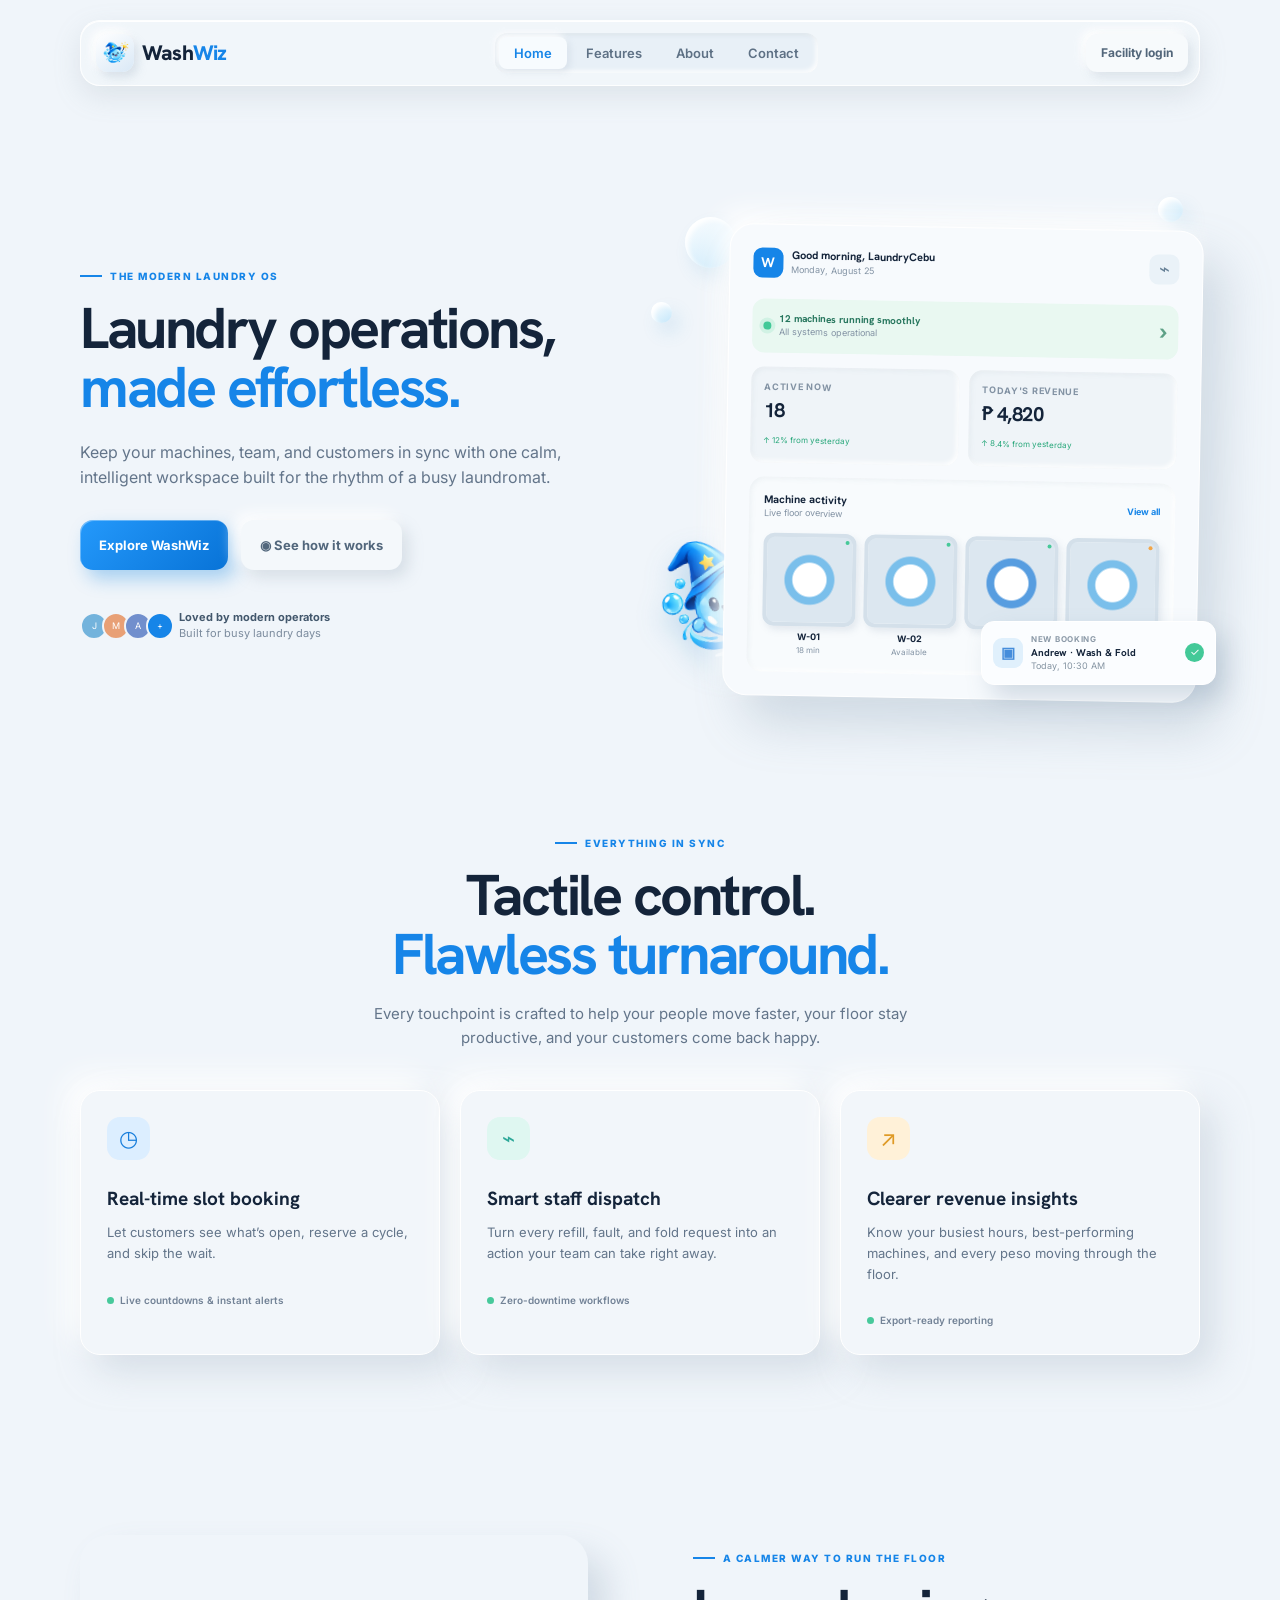
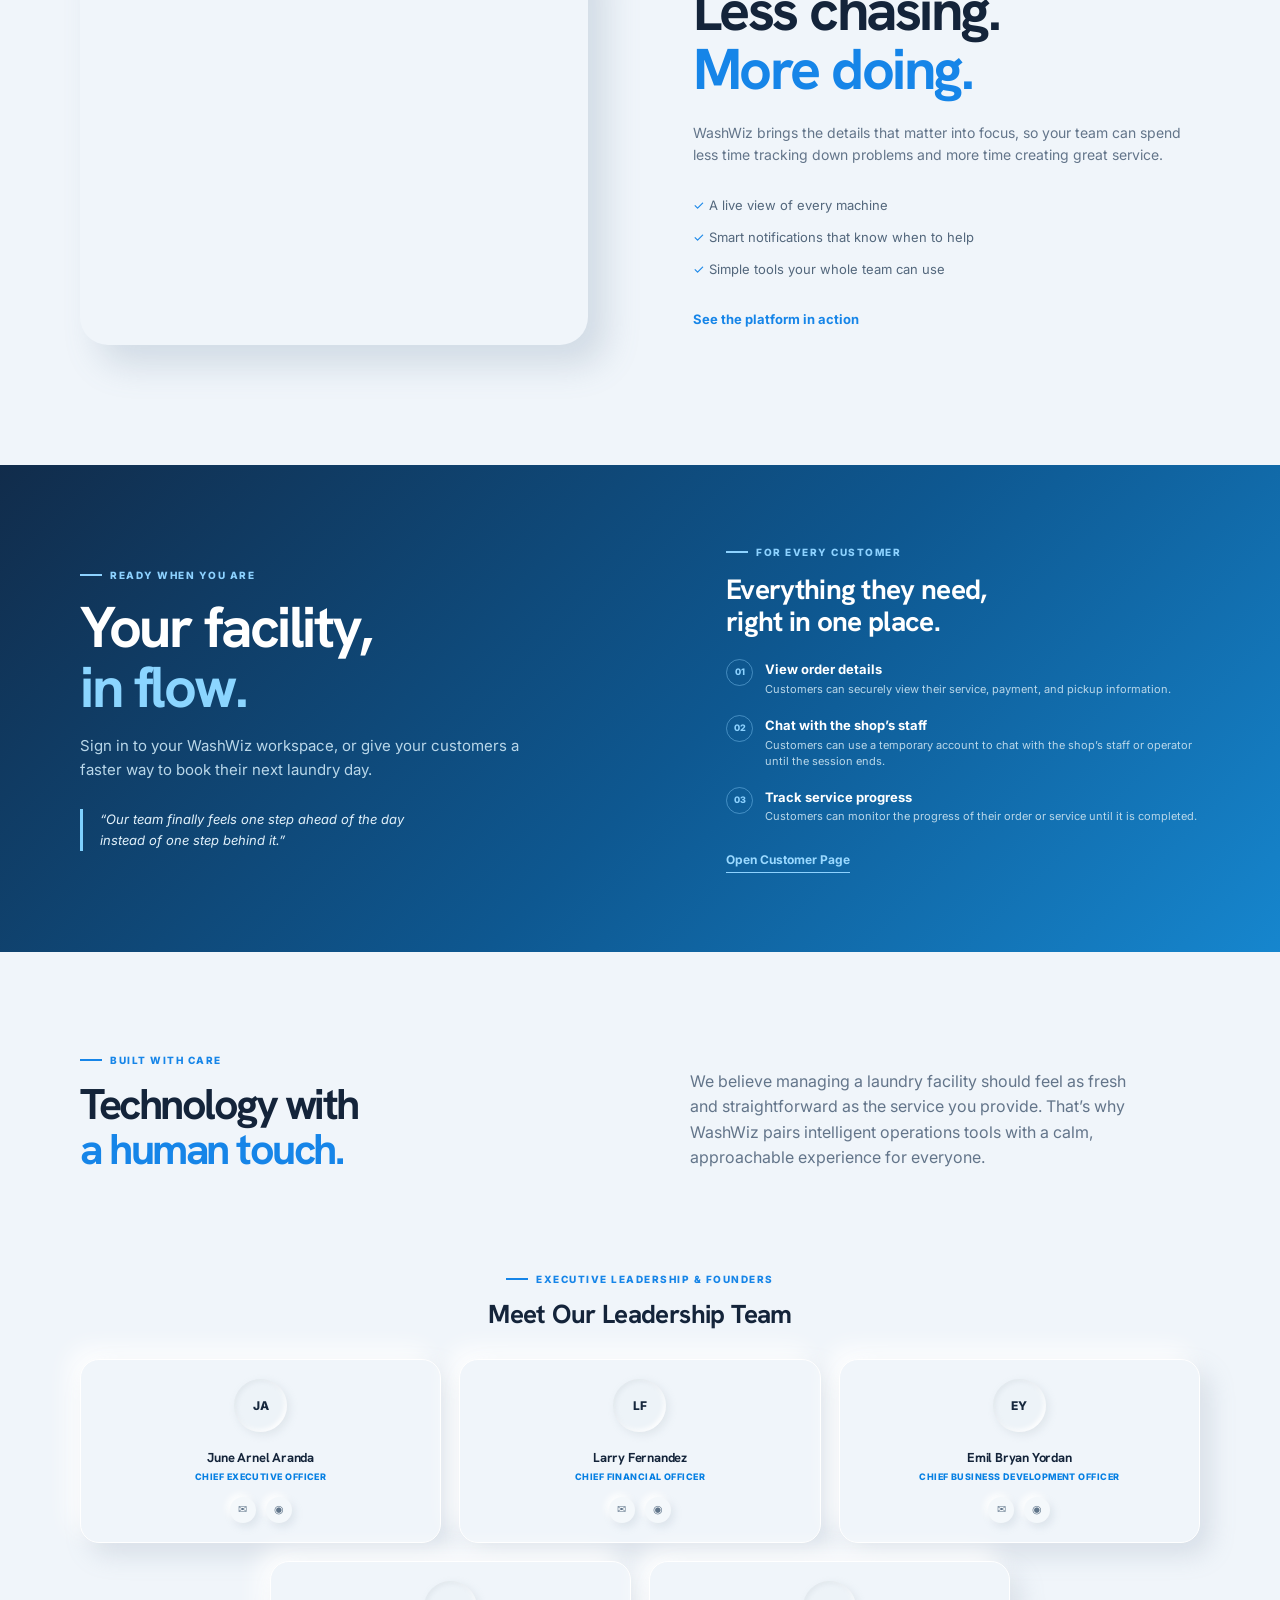
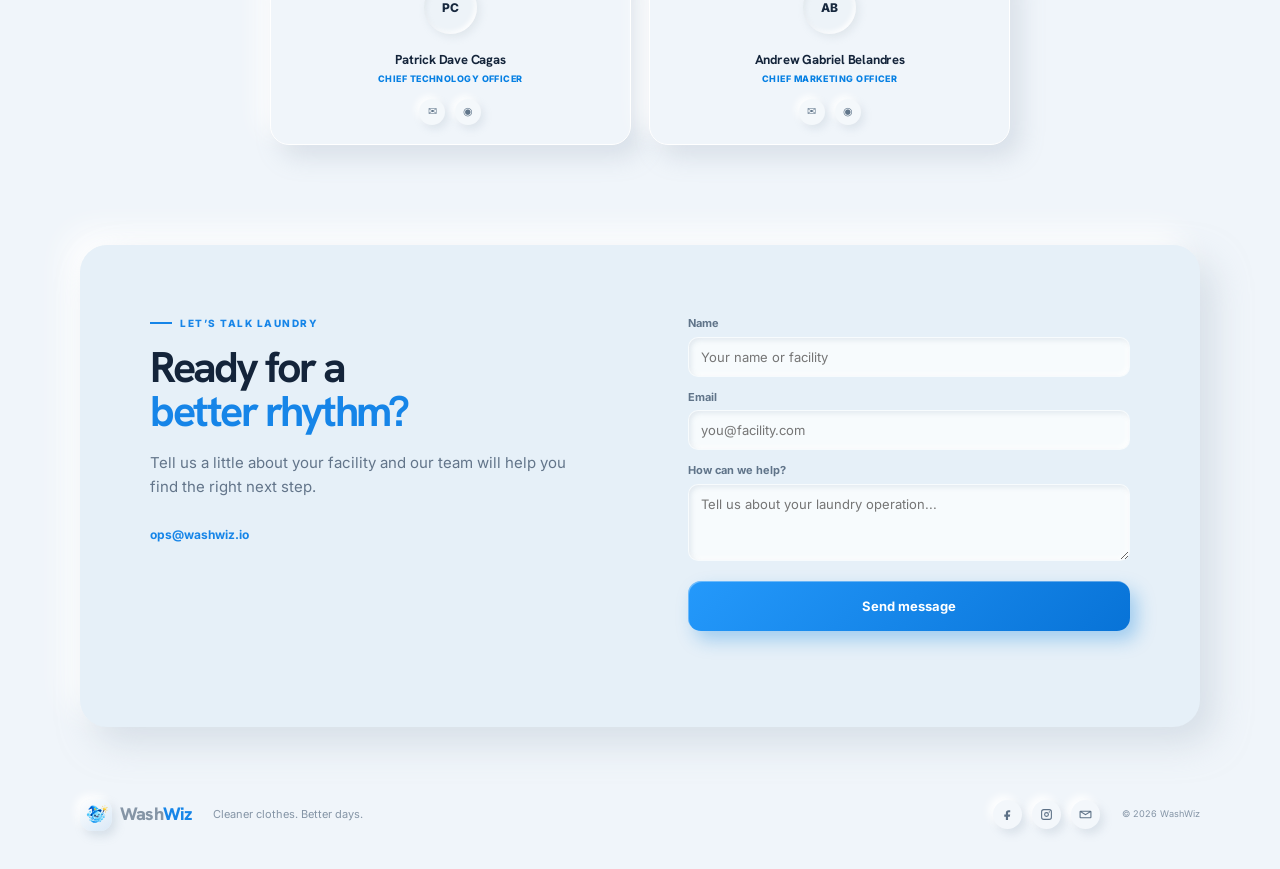
==== commit cbc09ca1: "Find a shop and exact folders" ====
--- a/bookings.html
+++ b/bookings.html
@@ -3,15 +3,20 @@
   <head>
     <meta charset="utf-8">
     <meta name="viewport" content="width=device-width, initial-scale=1">
-    <title>WashWiz Bookings</title>
+    <title>WashWiz - Bookings Management</title>
     <link rel="preconnect" href="https://fonts.googleapis.com">
     <link rel="preconnect" href="https://fonts.gstatic.com" crossorigin>
     <link href="https://fonts.googleapis.com/css2?family=Hanken+Grotesk:wght@400;500;600;700;800&family=JetBrains+Mono:wght@500;700&display=swap" rel="stylesheet">
-    <link rel="stylesheet" href="styles.css">
+    <link rel="stylesheet" href="css/styles.css">
+    <link rel="stylesheet" href="css/dashboard.css">
+    <link rel="stylesheet" href="css/booking-icons.css">
+    <link rel="stylesheet" href="css/bookings.css">
+    <link rel="stylesheet" href="css/theme.css">
   </head>
-  <body data-page="bookings">
-    <script src="staff-layout.js"></script>
-    <script src="app.js"></script>
+  <body class="washwiz-theme" data-page="bookings">
+    <script src="js/settings-store.js"></script>
+    <script src="js/facility-layout.js"></script>
+    <script src="js/app.js"></script>
+    <script src="js/bookings.js"></script>
   </body>
 </html>
-
--- a/css/styles.css
+++ b/css/styles.css
@@ -0,0 +1,2962 @@
+:root {
+  --bg: #edf5fd;
+  --surface: #ffffff;
+  --surface-muted: #f6faff;
+  --surface-strong: #eaf2fb;
+  --text: #0d1b34;
+  --muted: #66738a;
+  --subtle: #8a97aa;
+  --line: #e3ebf5;
+  --line-strong: #d7e2ef;
+  --primary: #2f6fed;
+  --primary-hover: #255ed0;
+  --primary-soft: #e8f1ff;
+  --success: #0c9f69;
+  --success-soft: #e7f8f0;
+  --warning: #b06a13;
+  --warning-soft: #fff4df;
+  --danger: #d95f59;
+  --danger-soft: #fff0ef;
+  --info: #0369a1;
+  --info-soft: #e7f5ff;
+  --shadow-sm: 0 10px 26px rgba(70, 98, 135, .10), 0 2px 8px rgba(36, 58, 90, .05);
+  --shadow-md: 0 18px 42px rgba(70, 98, 135, .14), 0 4px 14px rgba(36, 58, 90, .07);
+  --shadow-inset: inset 0 1px 2px rgba(13, 27, 52, .05);
+  --radius: 14px;
+  --radius-sm: 8px;
+  --focus: 0 0 0 3px rgba(21, 94, 239, .18);
+  color: var(--text);
+  background: var(--bg);
+  font-family: "Hanken Grotesk", system-ui, -apple-system, BlinkMacSystemFont, "Segoe UI", sans-serif;
+}
+
+* { box-sizing: border-box; }
+html { min-width: 320px; }
+body {
+  min-height: 100vh;
+  margin: 0;
+  overflow-x: hidden;
+  background: linear-gradient(135deg, #d9e9fb 0%, #edf5fd 46%, #f8fbff 100%);
+}
+img,
+svg,
+canvas {
+  max-width: 100%;
+}
+button, input { font: inherit; }
+button {
+  border: 0;
+  cursor: pointer;
+}
+button:disabled {
+  cursor: not-allowed;
+}
+button:focus-visible,
+input:focus-visible {
+  outline: none;
+  box-shadow: var(--focus);
+}
+.hidden { display: none !important; }
+.clay {
+  background: var(--surface);
+  border: 1px solid rgba(219, 230, 244, .86);
+  border-radius: var(--radius);
+  box-shadow: var(--shadow-sm);
+}
+.eyebrow {
+  margin: 0 0 6px;
+  color: var(--subtle);
+  font: 700 11px/1.25 "JetBrains Mono", monospace;
+  letter-spacing: .08em;
+  text-transform: uppercase;
+}
+h1, h2, h3, p { margin-top: 0; }
+h1 {
+  max-width: 680px;
+  margin-bottom: 18px;
+  color: #0f172a;
+  font-size: clamp(48px, 8vw, 88px);
+  line-height: .94;
+  letter-spacing: 0;
+}
+h2 {
+  margin: 0;
+  color: #111827;
+  font-size: clamp(26px, 3vw, 36px);
+  line-height: 1.08;
+}
+h3 {
+  margin-bottom: 16px;
+  color: #111827;
+  font-size: clamp(21px, 2vw, 26px);
+  line-height: 1.15;
+}
+small {
+  display: block;
+  color: var(--subtle);
+}
+
+.loading-screen {
+  position: fixed;
+  inset: 0;
+  z-index: 100;
+  min-height: 100vh;
+  display: grid;
+  place-items: center;
+  align-content: center;
+  gap: 24px;
+  padding: 24px;
+  background:
+    radial-gradient(circle at 50% 42%, rgba(225, 241, 255, .88), transparent 290px),
+    linear-gradient(180deg, #f8fbff, #eef4fb);
+  transition: opacity .45s ease, visibility .45s ease;
+}
+.loading-screen::before,
+.loading-screen::after {
+  content: "";
+  position: absolute;
+  inset: 0;
+  pointer-events: none;
+}
+.intro-white-wipe {
+  position: absolute;
+  inset: 0;
+  z-index: 0;
+  pointer-events: none;
+  opacity: 0;
+  background:
+    radial-gradient(circle at 50% 46%, rgba(10, 138, 255, .12), transparent 34%),
+    linear-gradient(180deg, #ffffff, #f7fbff 58%, #edf5ff);
+  transition: opacity .72s cubic-bezier(.22, 1, .36, 1);
+}
+.loading-screen::before {
+  opacity: 0;
+  background:
+    radial-gradient(circle at 50% 36%, rgba(155, 220, 255, .42), transparent 34%),
+    radial-gradient(circle at 12% 45%, rgba(0, 183, 255, .12), transparent 18%),
+    radial-gradient(circle at 88% 45%, rgba(0, 183, 255, .12), transparent 18%),
+    linear-gradient(180deg, #ffffff, #f4f9ff 58%, #edf5ff);
+  transition: opacity .32s ease;
+}
+.loading-screen::after {
+  opacity: 0;
+  background:
+    repeating-linear-gradient(115deg, rgba(0, 119, 255, .035) 0 1px, transparent 1px 12px),
+    repeating-linear-gradient(20deg, rgba(83, 199, 255, .045) 0 1px, transparent 1px 18px);
+  mix-blend-mode: multiply;
+  transition: opacity .32s ease;
+}
+.loading-screen.is-title {
+  background:
+    radial-gradient(circle at 50% 46%, rgba(10, 138, 255, .12), transparent 34%),
+    linear-gradient(180deg, #ffffff, #f7fbff 58%, #edf5ff);
+}
+.loading-screen.is-title .intro-white-wipe {
+  opacity: 1;
+}
+.loading-screen.is-black {
+  overflow: hidden;
+  background:
+    radial-gradient(circle at 50% 48%, rgba(21, 94, 239, .32), transparent 24%),
+    radial-gradient(circle at 50% 100%, rgba(77, 218, 255, .18), transparent 30%),
+    linear-gradient(180deg, #050608, #0a0f18 58%, #020308);
+}
+.loading-screen.is-title::before {
+  opacity: 1;
+}
+.loading-screen.is-title::after {
+  opacity: .72;
+}
+.loading-screen.is-black::before {
+  opacity: 1;
+  background:
+    linear-gradient(100deg, transparent 0 34%, rgba(255, 255, 255, .18) 45%, transparent 58% 100%);
+  mix-blend-mode: screen;
+  transform: translateX(-115%);
+  animation: introLightSweep 1.45s cubic-bezier(.22, 1, .36, 1) both;
+}
+.loading-screen.is-black::after {
+  opacity: .52;
+  background:
+    repeating-linear-gradient(90deg, rgba(255, 255, 255, .04) 0 1px, transparent 1px 72px),
+    radial-gradient(circle at 50% 50%, transparent 0 34%, rgba(0, 0, 0, .44) 72%);
+  mix-blend-mode: screen;
+}
+.loading-screen.is-skeleton {
+  background:
+    radial-gradient(circle at 50% 12%, rgba(16, 185, 129, .10), transparent 260px),
+    radial-gradient(circle at 82% 24%, rgba(21, 94, 239, .12), transparent 280px),
+    linear-gradient(180deg, #f8fbff, #eef4fb);
+}
+.loading-screen.is-skeleton::before {
+  opacity: 1;
+  background:
+    linear-gradient(120deg, rgba(255, 255, 255, .46), transparent 44%),
+    repeating-linear-gradient(90deg, rgba(21, 94, 239, .04) 0 1px, transparent 1px 82px);
+}
+.loading-screen.is-skeleton::after {
+  opacity: .42;
+  background:
+    radial-gradient(circle at 18% 82%, rgba(245, 158, 11, .12), transparent 240px),
+    radial-gradient(circle at 78% 86%, rgba(239, 71, 111, .10), transparent 220px);
+}
+.loading-screen.is-done {
+  opacity: 0;
+  visibility: hidden;
+  pointer-events: none;
+}
+.loading-screen.is-title .loading-washer,
+.loading-screen.is-title .route-skeleton,
+.loading-screen.is-title .splash-logo,
+.loading-screen.is-title .splash-brand,
+.loading-screen.is-brand .loading-title-card,
+.loading-screen.is-brand .loading-washer,
+.loading-screen.is-brand .route-skeleton,
+.loading-screen.is-black .loading-title-card,
+.loading-screen.is-black .loading-washer,
+.loading-screen.is-black .route-skeleton,
+.loading-screen.is-washer .loading-title-card,
+.loading-screen.is-washer .splash-logo,
+.loading-screen.is-washer .splash-brand,
+.loading-screen.is-washer .route-skeleton,
+.loading-screen.is-skeleton .loading-title-card,
+.loading-screen.is-skeleton .loading-washer,
+.loading-screen.is-skeleton .splash-logo,
+.loading-screen.is-skeleton .splash-brand {
+  display: none;
+}
+.route-skeleton {
+  position: relative;
+  z-index: 1;
+  width: min(100%, 1120px);
+  display: none;
+  grid-template-columns: 220px minmax(0, 1fr);
+  gap: 22px;
+}
+.loading-screen.is-skeleton .route-skeleton {
+  display: grid;
+}
+.route-skeleton-rail,
+.route-skeleton-main {
+  display: grid;
+  align-content: start;
+  gap: 14px;
+}
+.route-skeleton-rail {
+  min-height: 520px;
+  padding: 18px;
+  border-radius: var(--radius);
+  background: rgba(251, 253, 255, .78);
+  border: 1px solid rgba(255, 255, 255, .82);
+  box-shadow: var(--shadow-sm);
+}
+.route-skeleton-main {
+  min-width: 0;
+}
+.route-skeleton-top {
+  display: grid;
+  grid-template-columns: minmax(180px, 1fr) 46px 46px;
+  gap: 12px;
+  align-items: center;
+  margin-bottom: 4px;
+}
+.route-skeleton-grid {
+  display: grid;
+  grid-template-columns: repeat(4, minmax(0, 1fr));
+  gap: 14px;
+}
+.skeleton-token {
+  position: relative;
+  overflow: hidden;
+  display: block;
+  border-radius: var(--radius-sm);
+  background: linear-gradient(145deg, #e2ebf6, #f9fcff);
+  border: 1px solid rgba(255, 255, 255, .70);
+  box-shadow: inset 2px 2px 5px rgba(125, 140, 164, .08), inset -2px -2px 5px rgba(255, 255, 255, .78);
+}
+.skeleton-token::after {
+  content: "";
+  position: absolute;
+  inset: 0;
+  transform: translateX(-110%);
+  background: linear-gradient(90deg, transparent, rgba(255, 255, 255, .74), transparent);
+  animation: skeletonShimmer 1.25s ease-in-out infinite;
+}
+.skeleton-logo {
+  width: 48px;
+  height: 48px;
+  border-radius: 14px;
+}
+.skeleton-line {
+  width: 70%;
+  height: 18px;
+}
+.skeleton-line.wide {
+  width: 82%;
+}
+.skeleton-button {
+  width: 100%;
+  height: 42px;
+  margin: 8px 0 4px;
+}
+.skeleton-nav {
+  width: 100%;
+  height: 40px;
+}
+.skeleton-nav.short {
+  width: 76%;
+}
+.skeleton-heading {
+  height: 48px;
+}
+.skeleton-circle {
+  width: 46px;
+  height: 46px;
+  border-radius: 14px;
+}
+.skeleton-card {
+  min-height: 126px;
+}
+.skeleton-panel {
+  min-height: 320px;
+}
+.loader-machine {
+  width: min(70vw, 330px);
+  aspect-ratio: .86;
+  position: relative;
+  z-index: 1;
+  display: grid;
+  justify-items: center;
+  padding: 28px 24px 26px;
+  border-radius: 34px;
+  background: linear-gradient(145deg, #ffffff, #eaf1f9);
+  border: 1px solid rgba(255, 255, 255, .88);
+  box-shadow: 20px 20px 42px rgba(119, 134, 156, .22), -16px -16px 34px rgba(255, 255, 255, .90), inset 2px 2px 0 rgba(255, 255, 255, .72);
+}
+.loader-panel {
+  width: 100%;
+  display: flex;
+  justify-content: flex-end;
+  gap: 10px;
+  margin-bottom: 20px;
+}
+.loader-panel span {
+  width: 13px;
+  height: 13px;
+  border-radius: 50%;
+  background: #155eef;
+  box-shadow: inset 2px 2px 4px rgba(255, 255, 255, .45);
+}
+.loader-panel span:nth-child(2) {
+  background: #10b981;
+}
+.loader-panel span:nth-child(3) {
+  background: #f59e0b;
+}
+.loader-door {
+  width: 78%;
+  aspect-ratio: 1;
+  display: grid;
+  place-items: center;
+  padding: 14px;
+  border-radius: 50%;
+  background: linear-gradient(145deg, #dfe9f5, #ffffff);
+  border: 1px solid #c6d4e6;
+  box-shadow: var(--shadow-inset), 0 12px 28px rgba(76, 91, 115, .12);
+}
+.loader-glass {
+  width: 100%;
+  height: 100%;
+  position: relative;
+  overflow: hidden;
+  border-radius: 50%;
+  background:
+    radial-gradient(circle at 34% 26%, rgba(255, 255, 255, .74), transparent 22%),
+    linear-gradient(145deg, rgba(183, 226, 255, .74), rgba(47, 120, 255, .58));
+  border: 1px solid rgba(255, 255, 255, .78);
+  box-shadow: inset 7px 8px 18px rgba(38, 78, 130, .20), inset -8px -9px 18px rgba(255, 255, 255, .38);
+}
+.loader-glass::before {
+  content: "";
+  position: absolute;
+  inset: 12%;
+  z-index: 3;
+  border-radius: 50%;
+  border-top: 12px solid rgba(255, 255, 255, .30);
+  border-left: 5px solid rgba(255, 255, 255, .14);
+  transform: rotate(-22deg);
+  pointer-events: none;
+}
+.loader-glass::after {
+  content: "";
+  position: absolute;
+  inset: 0;
+  z-index: 4;
+  border-radius: 50%;
+  background: linear-gradient(120deg, rgba(255, 255, 255, .36), transparent 26% 66%, rgba(255, 255, 255, .18));
+  pointer-events: none;
+}
+.loader-spin {
+  position: absolute;
+  inset: 10%;
+  transform-origin: 50% 50%;
+  animation: washerSpin 2.5s linear infinite;
+}
+.loader-water {
+  position: absolute;
+  left: 5%;
+  right: 4%;
+  bottom: 10%;
+  height: 43%;
+  border-radius: 36% 54% 46% 38%;
+  background: linear-gradient(180deg, rgba(151, 215, 255, .72), rgba(18, 97, 226, .56));
+  box-shadow: inset 0 10px 16px rgba(255, 255, 255, .22);
+}
+.loader-foam,
+.loader-bubble,
+.cloth {
+  position: absolute;
+  display: block;
+}
+.loader-foam {
+  z-index: 2;
+  border-radius: 999px;
+  background: rgba(255, 255, 255, .86);
+  filter: drop-shadow(0 2px 4px rgba(73, 103, 143, .10));
+}
+.foam-one {
+  width: 74px;
+  height: 22px;
+  left: 12%;
+  top: 50%;
+  transform: rotate(10deg);
+}
+.foam-two {
+  width: 54px;
+  height: 18px;
+  right: 10%;
+  top: 36%;
+  transform: rotate(-18deg);
+}
+.foam-three {
+  width: 38px;
+  height: 16px;
+  left: 37%;
+  bottom: 16%;
+  transform: rotate(22deg);
+}
+.loader-bubble {
+  z-index: 2;
+  border-radius: 50%;
+  background: rgba(255, 255, 255, .55);
+  border: 1px solid rgba(255, 255, 255, .72);
+  box-shadow: inset -3px -3px 7px rgba(83, 133, 191, .12);
+  animation: bubblePulse 1.8s ease-in-out infinite;
+}
+.bubble-one {
+  width: 20px;
+  height: 20px;
+  left: 22%;
+  top: 21%;
+}
+.bubble-two {
+  width: 14px;
+  height: 14px;
+  right: 22%;
+  top: 27%;
+  animation-delay: .35s;
+}
+.bubble-three {
+  width: 24px;
+  height: 24px;
+  right: 20%;
+  bottom: 26%;
+  animation-delay: .7s;
+}
+.bubble-four {
+  width: 12px;
+  height: 12px;
+  left: 44%;
+  bottom: 20%;
+  animation-delay: 1s;
+}
+.cloth {
+  z-index: 1;
+  border-radius: 12px 16px 12px 14px;
+  box-shadow: inset 4px 4px 8px rgba(255, 255, 255, .30), inset -4px -5px 10px rgba(0, 0, 0, .10);
+  animation: clothTumble 1.25s ease-in-out infinite alternate;
+}
+.cloth-one {
+  width: 58px;
+  height: 36px;
+  left: 19%;
+  top: 38%;
+  background: #ef476f;
+  transform: rotate(18deg);
+}
+.cloth-two {
+  width: 48px;
+  height: 42px;
+  right: 22%;
+  top: 45%;
+  background: #ffd166;
+  animation-delay: .2s;
+}
+.cloth-three {
+  width: 50px;
+  height: 32px;
+  left: 34%;
+  bottom: 20%;
+  background: #06d6a0;
+  animation-delay: .38s;
+}
+.cloth-four {
+  width: 36px;
+  height: 50px;
+  right: 33%;
+  top: 19%;
+  background: #8338ec;
+  animation-delay: .56s;
+}
+.loading-title-card {
+  position: relative;
+  z-index: 1;
+  display: grid;
+  justify-items: center;
+  width: min(94vw, 1640px);
+  text-align: center;
+}
+.intro-title-image {
+  width: min(96vw, 1700px);
+  max-height: 62vh;
+  object-fit: contain;
+  filter:
+    drop-shadow(0 0 18px rgba(0, 183, 255, .34))
+    drop-shadow(0 22px 32px rgba(21, 94, 239, .18));
+  animation: titleReveal 1.2s cubic-bezier(.22, 1, .36, 1) both, titleHeartbeat 1.7s ease-in-out .15s infinite;
+}
+.splash-logo {
+  position: relative;
+  z-index: 1;
+  width: min(62vw, 360px);
+  aspect-ratio: 1;
+  object-fit: contain;
+  filter: drop-shadow(0 24px 34px rgba(21, 94, 239, .18));
+  animation: splashLogoFloat 2.8s ease-in-out infinite;
+}
+.loading-screen.is-black .splash-logo {
+  filter:
+    drop-shadow(0 0 22px rgba(102, 224, 255, .42))
+    drop-shadow(0 26px 34px rgba(0, 0, 0, .52));
+  animation: blackLogoReveal 1.3s cubic-bezier(.22, 1, .36, 1) both, splashLogoFloat 2.8s ease-in-out 1.3s infinite;
+}
+.splash-brand {
+  position: relative;
+  z-index: 1;
+  display: grid;
+  justify-items: center;
+  gap: 8px;
+  max-width: min(90vw, 620px);
+  text-align: center;
+}
+.loading-screen.is-black .splash-brand {
+  animation: blackBrandReveal 1.15s cubic-bezier(.22, 1, .36, 1) .18s both;
+}
+.splash-brand strong {
+  color: #0f172a;
+  font-size: clamp(42px, 8vw, 82px);
+  line-height: .9;
+}
+.loading-screen.is-black .splash-brand strong {
+  color: #ffffff;
+  text-shadow: 0 0 28px rgba(84, 211, 255, .32);
+}
+.splash-brand span {
+  color: var(--muted);
+  font-size: clamp(11px, 1.45vw, 16px);
+  line-height: 1.35;
+  max-width: min(90vw, 620px);
+}
+.loading-screen.is-black .splash-brand span {
+  color: rgba(238, 247, 255, .76);
+}
+
+@keyframes washerSpin {
+  to { transform: rotate(360deg); }
+}
+@keyframes bubblePulse {
+  50% { transform: scale(1.18); opacity: .72; }
+}
+@keyframes clothTumble {
+  to { transform: rotate(-18deg) translate(4px, -3px); }
+}
+@keyframes titleReveal {
+  from {
+    opacity: 0;
+    transform: translateY(12px) scale(.985);
+  }
+  to {
+    opacity: 1;
+    transform: translateY(0) scale(1);
+  }
+}
+@keyframes titleHeartbeat {
+  0%, 42%, 72%, 100% {
+    transform: scale(1);
+    filter: brightness(1);
+  }
+  18% {
+    transform: scale(1.025);
+    filter: brightness(1.2);
+  }
+  28% {
+    transform: scale(.985);
+  }
+  56% {
+    transform: scale(1.015);
+    filter: brightness(1.1);
+  }
+}
+@keyframes splashLogoFloat {
+  0%, 100% {
+    transform: translateY(0) scale(1);
+  }
+  50% {
+    transform: translateY(-10px) scale(1.02);
+  }
+}
+@keyframes introLightSweep {
+  to { transform: translateX(115%); }
+}
+@keyframes blackLogoReveal {
+  from {
+    opacity: 0;
+    transform: translateY(16px) scale(.92);
+  }
+  62% {
+    opacity: 1;
+    transform: translateY(-5px) scale(1.035);
+  }
+  to {
+    opacity: 1;
+    transform: translateY(0) scale(1);
+  }
+}
+@keyframes blackBrandReveal {
+  from {
+    opacity: 0;
+    transform: translateY(14px);
+  }
+  to {
+    opacity: 1;
+    transform: translateY(0);
+  }
+}
+@keyframes skeletonShimmer {
+  to { transform: translateX(110%); }
+}
+
+.auth-screen {
+  min-height: 100vh;
+  width: min(100%, 620px);
+  margin: 0 auto;
+  display: flex;
+  align-items: center;
+  justify-content: center;
+  padding: clamp(36px, 7vh, 86px) clamp(22px, 5vw, 64px);
+}
+.brand-panel {
+  display: grid;
+  justify-items: start;
+  align-content: start;
+}
+.brand-panel p {
+  max-width: 600px;
+  color: var(--muted);
+  font-size: clamp(18px, 1.5vw, 20px);
+  line-height: 1.55;
+}
+.washer-hero {
+  width: clamp(260px, 29vw, 360px);
+  aspect-ratio: 1;
+  display: grid;
+  place-items: center;
+  margin-bottom: clamp(22px, 4vh, 34px);
+  border-radius: 30px;
+  background: linear-gradient(145deg, #fbfdff, #edf4fb);
+  border: 1px solid rgba(255, 255, 255, .78);
+  box-shadow: var(--shadow-md);
+}
+.brand-logo-hero {
+  padding: 20px;
+}
+.brand-logo-hero img {
+  width: 100%;
+  height: 100%;
+  object-fit: contain;
+  filter: drop-shadow(0 18px 18px rgba(31, 69, 124, .14));
+}
+.washer-face {
+  width: 70%;
+  height: 78%;
+  padding: 24px;
+  border-radius: 22px;
+  background: var(--surface);
+  border: 1px solid rgba(197, 210, 226, .72);
+  box-shadow: inset 3px 3px 8px rgba(125, 140, 164, .10), inset -3px -3px 8px rgba(255, 255, 255, .90);
+}
+.washer-door {
+  width: 78%;
+  aspect-ratio: 1;
+  margin: 38px auto 0;
+  padding: 11px;
+  border-radius: 50%;
+  background: var(--surface-strong);
+  border: 1px solid var(--line-strong);
+  box-shadow: var(--shadow-inset);
+}
+.washer-door span {
+  display: block;
+  width: 100%;
+  height: 100%;
+  border-radius: inherit;
+  background: radial-gradient(circle at 38% 28%, #9dd8ff, #155eef 74%);
+}
+.washer-controls {
+  display: flex;
+  justify-content: flex-end;
+  gap: 8px;
+}
+.washer-controls i {
+  width: 13px;
+  height: 13px;
+  border-radius: 50%;
+  background: var(--primary);
+}
+.auth-card {
+  width: 100%;
+  max-width: 500px;
+  padding: 26px;
+  box-shadow: var(--shadow-md);
+}
+.portal-link {
+  width: 100%;
+  margin-top: 16px;
+}
+.tabs,
+.segmented {
+  display: flex;
+  gap: 4px;
+  padding: 4px;
+  border: 1px solid rgba(219, 230, 244, .88);
+  border-radius: 999px;
+  background: rgba(255, 255, 255, .78);
+  box-shadow: 0 8px 18px rgba(70, 98, 135, .06);
+}
+.tab,
+.segmented button {
+  flex: 1;
+  min-height: 38px;
+  padding: 9px 12px;
+  border-radius: 999px;
+  color: var(--muted);
+  background: transparent;
+  font-weight: 700;
+  white-space: nowrap;
+}
+.tab.active,
+.segmented button.active {
+  color: var(--primary);
+  background: var(--surface);
+  box-shadow: 0 8px 18px rgba(70, 98, 135, .10);
+}
+.auth-form {
+  display: grid;
+  gap: 18px;
+  margin-top: 24px;
+}
+
+.customer-portal {
+  min-height: 100vh;
+  padding: clamp(18px, 4vw, 42px);
+}
+.portal-back {
+  position: fixed;
+  top: 18px;
+  left: 18px;
+  z-index: 3;
+}
+.portal-actions {
+  position: fixed;
+  top: 18px;
+  left: 18px;
+  z-index: 3;
+  display: flex;
+  gap: 10px;
+  flex-wrap: wrap;
+}
+.portal-actions .portal-back {
+  position: static;
+}
+.verification-page,
+.customer-order-page,
+.customer-tab-panel {
+  display: none;
+}
+.active-customer-view,
+.active-customer-tab {
+  display: block;
+}
+.verification-page {
+  min-height: calc(100vh - 84px);
+  place-items: center;
+}
+.verification-page.active-customer-view {
+  display: grid;
+}
+.verification-card {
+  width: min(100%, 520px);
+  padding: clamp(22px, 4vw, 34px);
+  text-align: center;
+  box-shadow: var(--shadow-md);
+}
+.portal-intro {
+  margin-bottom: 22px;
+  color: var(--muted);
+  line-height: 1.5;
+}
+.qr-scan-box {
+  width: 100%;
+  min-height: 142px;
+  display: grid;
+  place-items: center;
+  gap: 12px;
+  padding: 20px;
+  color: var(--primary);
+  background: var(--surface-muted);
+  border: 1px dashed var(--line-strong);
+  border-radius: var(--radius);
+  box-shadow: var(--shadow-inset);
+}
+.qr-scan-box:hover {
+  border-color: var(--primary);
+  background: var(--primary-soft);
+}
+.qr-grid {
+  width: 58px;
+  height: 58px;
+  border-radius: var(--radius-sm);
+  background:
+    linear-gradient(90deg, #111827 10px, transparent 10px 16px, #111827 16px 24px, transparent 24px),
+    linear-gradient(#111827 10px, transparent 10px 16px, #111827 16px 24px, transparent 24px),
+    var(--surface);
+  background-size: 28px 28px;
+  border: 8px solid var(--surface);
+  box-shadow: var(--shadow-sm);
+}
+.or-divider {
+  display: flex;
+  align-items: center;
+  gap: 14px;
+  margin: 22px 0;
+  color: var(--subtle);
+  font-weight: 900;
+}
+.or-divider::before,
+.or-divider::after {
+  content: "";
+  flex: 1;
+  height: 1px;
+  background: var(--line);
+}
+.verification-form {
+  display: grid;
+  gap: 16px;
+  text-align: left;
+}
+.verification-message {
+  min-height: 24px;
+  margin: 0;
+  font-weight: 800;
+  text-align: center;
+}
+.verification-message.error {
+  color: var(--danger);
+}
+.verification-message.success {
+  color: var(--success);
+}
+.verification-message.loading {
+  color: var(--primary);
+}
+.flow-preview {
+  display: grid;
+  gap: 8px;
+  margin-top: 22px;
+  padding-top: 18px;
+  color: var(--muted);
+  border-top: 1px solid var(--line);
+  font-size: 14px;
+  font-weight: 800;
+}
+.flow-preview span::after {
+  content: "v";
+  display: block;
+  color: var(--subtle);
+  font: 800 12px/1 "JetBrains Mono", monospace;
+  margin-top: 8px;
+}
+.flow-preview strong {
+  color: var(--success);
+}
+.customer-order-page {
+  width: min(1120px, 100%);
+  margin: 52px auto 0;
+}
+.customer-order-header {
+  display: flex;
+  justify-content: space-between;
+  gap: 22px;
+  align-items: center;
+  padding: clamp(20px, 4vw, 28px);
+  margin-bottom: 18px;
+}
+.customer-order-header p {
+  margin-bottom: 0;
+}
+.order-id-panel {
+  min-width: min(100%, 310px);
+  display: grid;
+  gap: 6px;
+  padding: 16px;
+  border-radius: var(--radius);
+  background: var(--surface-muted);
+  box-shadow: var(--shadow-inset);
+}
+.order-id-panel span,
+.detail-item span,
+.status-summary span {
+  color: var(--subtle);
+  font-size: 13px;
+  font-weight: 800;
+}
+.order-id-panel strong {
+  font: 800 clamp(18px, 3vw, 25px)/1.1 "JetBrains Mono", monospace;
+}
+.customer-tabs {
+  display: flex;
+  gap: 8px;
+  overflow-x: auto;
+  padding: 6px;
+  margin-bottom: 18px;
+  border-radius: var(--radius);
+  background: var(--surface-muted);
+  box-shadow: var(--shadow-inset);
+}
+.customer-tabs button {
+  flex: 1;
+  min-width: 112px;
+  min-height: 42px;
+  border-radius: var(--radius-sm);
+  color: var(--muted);
+  background: transparent;
+  font-weight: 900;
+}
+.customer-tabs button.active {
+  color: var(--primary);
+  background: var(--surface);
+  box-shadow: var(--shadow-sm);
+}
+.order-card {
+  padding: clamp(20px, 4vw, 28px);
+}
+.detail-grid,
+.payment-summary {
+  display: grid;
+  grid-template-columns: repeat(2, minmax(0, 1fr));
+  gap: 14px;
+}
+.detail-item {
+  display: grid;
+  gap: 6px;
+  padding: 14px;
+  border-radius: var(--radius-sm);
+  background: rgba(238, 244, 251, .72);
+}
+.detail-item strong {
+  color: #111827;
+}
+.status-pill {
+  display: inline-flex;
+  align-items: center;
+  width: fit-content;
+  min-height: 28px;
+  border-radius: 999px;
+  padding: 6px 10px;
+  font-size: 12px;
+  font-weight: 900;
+  text-transform: uppercase;
+}
+.status-pill.success {
+  color: var(--success);
+  background: var(--success-soft);
+}
+.status-pill.warning {
+  color: var(--warning);
+  background: var(--warning-soft);
+}
+.tracking-timeline {
+  display: grid;
+  gap: 14px;
+  margin: 8px 0 22px;
+}
+.tracking-step {
+  display: grid;
+  grid-template-columns: 34px 1fr;
+  align-items: center;
+  gap: 12px;
+  color: var(--subtle);
+}
+.tracking-step span {
+  width: 34px;
+  height: 34px;
+  display: grid;
+  place-items: center;
+  border-radius: 50%;
+  background: var(--surface-muted);
+  border: 1px solid var(--line-strong);
+  box-shadow: var(--shadow-inset);
+  font-size: 10px;
+  font-weight: 900;
+}
+.tracking-step.complete {
+  color: var(--success);
+}
+.tracking-step.complete span {
+  color: #ffffff;
+  background: var(--success);
+  box-shadow: var(--shadow-sm);
+}
+.tracking-step.current {
+  color: var(--primary);
+}
+.tracking-step.current span {
+  border: 8px solid var(--primary-soft);
+  background: var(--primary);
+  box-shadow: var(--shadow-sm);
+}
+.status-summary {
+  display: grid;
+  grid-template-columns: repeat(2, minmax(0, 1fr));
+  gap: 14px;
+}
+.status-summary div {
+  display: grid;
+  gap: 6px;
+  padding: 14px;
+  border-radius: var(--radius-sm);
+  background: var(--surface-muted);
+}
+.payment-progress {
+  height: 14px;
+  margin: 18px 0 8px;
+  overflow: hidden;
+  border-radius: 999px;
+  background: var(--surface-strong);
+  box-shadow: var(--shadow-inset);
+}
+.payment-progress span {
+  display: block;
+  width: 57%;
+  height: 100%;
+  border-radius: inherit;
+  background: linear-gradient(90deg, var(--primary), #06d6a0);
+}
+.payment-caption {
+  color: var(--muted);
+  font-weight: 800;
+}
+.payment-history {
+  display: grid;
+  gap: 10px;
+}
+.payment-row {
+  display: flex;
+  justify-content: space-between;
+  gap: 12px;
+  padding: 14px;
+  border-radius: var(--radius-sm);
+  background: rgba(238, 244, 251, .72);
+}
+.payment-row div {
+  display: grid;
+  gap: 4px;
+}
+.payment-row span:not(.status-pill) {
+  color: var(--muted);
+  font-size: 13px;
+  font-weight: 800;
+}
+.chat-card {
+  display: grid;
+  gap: 18px;
+}
+.chat-card > div:first-child p {
+  margin-bottom: 0;
+  color: var(--muted);
+}
+.chat-messages {
+  min-height: 280px;
+  display: grid;
+  align-content: end;
+  gap: 12px;
+  padding: 16px;
+  border-radius: var(--radius);
+  background: var(--surface-muted);
+  box-shadow: var(--shadow-inset);
+}
+.chat-message {
+  max-width: 78%;
+  display: grid;
+  gap: 5px;
+}
+.chat-message span {
+  color: var(--subtle);
+  font-size: 12px;
+  font-weight: 900;
+}
+.chat-message p {
+  margin: 0;
+  padding: 12px 14px;
+  border-radius: 16px;
+  color: var(--text);
+  background: var(--surface);
+  box-shadow: var(--shadow-sm);
+}
+.chat-message.customer {
+  justify-self: end;
+}
+.chat-message.customer span {
+  text-align: right;
+}
+.chat-message.customer p {
+  color: #ffffff;
+  background: var(--primary);
+}
+.chat-composer {
+  display: grid;
+  grid-template-columns: minmax(0, 1fr) auto;
+  gap: 10px;
+}
+.compact-empty {
+  padding: 18px;
+}
+.support-layout {
+  display: grid;
+  grid-template-columns: minmax(280px, 330px) minmax(0, 1fr);
+  gap: 18px;
+  align-items: stretch;
+  min-height: calc(100vh - 132px);
+}
+.support-inbox,
+.support-chat {
+  padding: 16px;
+}
+.support-inbox {
+  display: grid;
+  grid-template-rows: auto auto minmax(0, 1fr);
+  gap: 12px;
+}
+.support-filters button {
+  min-width: 0;
+  padding-inline: 10px;
+}
+.support-thread-list {
+  display: grid;
+  align-content: start;
+  gap: 10px;
+  overflow: auto;
+  padding-right: 2px;
+}
+.support-thread {
+  width: 100%;
+  display: grid;
+  grid-template-columns: 42px minmax(0, 1fr) auto;
+  gap: 10px;
+  padding: 12px;
+  text-align: left;
+  border: 1px solid var(--line);
+  border-radius: var(--radius);
+  background: var(--surface);
+}
+.support-thread:hover,
+.support-thread.active {
+  border-color: var(--primary);
+  background: var(--primary-soft);
+}
+.support-avatar {
+  width: 42px;
+  height: 42px;
+  display: grid;
+  place-items: center;
+  border-radius: 14px;
+  color: #ffffff;
+  background: var(--primary);
+  font-weight: 900;
+}
+.support-thread-main {
+  min-width: 0;
+  display: grid;
+  gap: 4px;
+}
+.support-thread-main strong,
+.support-thread-main small,
+.support-thread-main em {
+  overflow: hidden;
+  text-overflow: ellipsis;
+  white-space: nowrap;
+}
+.support-thread-main small,
+.support-thread-meta small {
+  color: var(--subtle);
+  font-size: 12px;
+  font-style: normal;
+  font-weight: 800;
+}
+.support-thread-main em {
+  color: var(--muted);
+  font-size: 13px;
+  font-style: normal;
+}
+.support-thread-main .mini-chip {
+  margin-top: 3px;
+}
+.support-thread-meta {
+  display: grid;
+  justify-items: end;
+  align-content: start;
+  gap: 8px;
+  white-space: nowrap;
+}
+.support-thread-meta b {
+  padding: 4px 7px;
+  border-radius: 999px;
+  font-size: 11px;
+}
+.support-thread-meta b.active {
+  color: var(--success);
+  background: var(--success-soft);
+}
+.support-thread-meta b.pending {
+  color: var(--warning);
+  background: var(--warning-soft);
+}
+.support-thread-meta b.resolved {
+  color: var(--muted);
+  background: var(--surface-muted);
+}
+.support-chat {
+  display: grid;
+  grid-template-rows: auto auto minmax(260px, 1fr) auto auto;
+  gap: 14px;
+}
+.support-chat-head,
+.support-order-strip {
+  display: flex;
+  justify-content: space-between;
+  gap: 14px;
+}
+.support-chat-head {
+  align-items: start;
+}
+.support-chat-head h3 {
+  margin-bottom: 6px;
+}
+.support-chat-head p:not(.eyebrow) {
+  margin: 0;
+  color: var(--muted);
+  font-weight: 800;
+}
+.support-order-strip {
+  flex-wrap: wrap;
+  padding: 14px;
+  border-radius: var(--radius);
+  background: var(--surface-muted);
+  box-shadow: var(--shadow-inset);
+}
+.support-order-strip div {
+  min-width: 140px;
+  display: grid;
+  gap: 4px;
+}
+.support-order-strip span {
+  color: var(--subtle);
+  font-size: 12px;
+  font-weight: 900;
+}
+.support-messages {
+  min-height: 320px;
+  display: grid;
+  align-content: end;
+  gap: 14px;
+  overflow: auto;
+  padding: 18px;
+  border-radius: var(--radius);
+  background: linear-gradient(180deg, rgba(251, 253, 255, .8), rgba(238, 244, 251, .92));
+  border: 1px solid var(--line);
+}
+.support-message {
+  max-width: min(78%, 560px);
+  display: grid;
+  gap: 5px;
+}
+.support-message.admin {
+  justify-self: end;
+}
+.support-message span,
+.support-message small {
+  color: var(--subtle);
+  font-size: 12px;
+  font-weight: 900;
+}
+.support-message.admin span,
+.support-message.admin small {
+  text-align: right;
+}
+.support-message p {
+  margin: 0;
+  padding: 12px 14px;
+  border-radius: 16px;
+  color: var(--text);
+  background: var(--surface);
+  box-shadow: var(--shadow-sm);
+}
+.support-message.admin p {
+  color: #ffffff;
+  background: var(--primary);
+}
+.quick-replies {
+  display: flex;
+  gap: 8px;
+  overflow-x: auto;
+  padding-bottom: 2px;
+}
+.quick-replies button {
+  flex: 0 0 auto;
+  min-height: 32px;
+  padding: 7px 10px;
+  border-radius: 999px;
+  color: var(--muted);
+  background: var(--surface-muted);
+  font-size: 13px;
+  font-weight: 800;
+}
+.quick-replies button:hover {
+  color: var(--primary);
+  background: var(--primary-soft);
+}
+.support-composer {
+  display: grid;
+  grid-template-columns: minmax(0, 1fr) auto;
+  gap: 10px;
+}
+.support-resolve {
+  justify-self: end;
+}
+label {
+  display: grid;
+  gap: 8px;
+  color: var(--muted);
+  font-weight: 700;
+}
+input {
+  width: 100%;
+  min-height: 46px;
+  padding: 12px 14px;
+  color: var(--text);
+  border: 1px solid var(--line-strong);
+  border-radius: var(--radius);
+  background: var(--surface-muted);
+  outline: 0;
+  box-shadow: none;
+  transition: border-color .16s ease, box-shadow .16s ease, background .16s ease;
+}
+input:hover {
+  border-color: #bfd0e4;
+}
+input:invalid:not(:placeholder-shown) {
+  border-color: #f3a29b;
+  background: #fffafa;
+}
+input::placeholder {
+  color: #9aa5b5;
+}
+.primary-btn,
+.secondary-btn,
+.select-btn {
+  min-height: 44px;
+  display: inline-flex;
+  align-items: center;
+  justify-content: center;
+  gap: 8px;
+  border-radius: var(--radius);
+  padding: 11px 16px;
+  font-weight: 800;
+  text-decoration: none;
+  transition: background .16s ease, color .16s ease, border-color .16s ease, transform .16s ease, box-shadow .16s ease;
+}
+.primary-btn {
+  color: #ffffff;
+  background: var(--primary);
+  box-shadow: 0 12px 24px rgba(47, 111, 237, .20);
+}
+.primary-btn:hover {
+  background: var(--primary-hover);
+}
+.primary-btn:active,
+.secondary-btn:active,
+.select-btn:active {
+  transform: translateY(1px);
+}
+.secondary-btn {
+  color: var(--primary);
+  background: var(--surface);
+  border: 1px solid var(--line-strong);
+  box-shadow: 0 8px 18px rgba(70, 98, 135, .08);
+}
+.secondary-btn:hover {
+  border-color: #9fb1c8;
+  background: var(--primary-soft);
+}
+.logout-btn {
+  color: var(--danger);
+}
+.logout-btn:hover {
+  border-color: #f2bbb6;
+  background: var(--danger-soft);
+}
+.primary-btn:disabled,
+.select-btn:disabled {
+  color: #8994a5;
+  background: var(--surface-strong);
+  box-shadow: none;
+}
+.compact {
+  min-height: 40px;
+}
+.table-action {
+  min-height: 36px;
+  padding: 8px 12px;
+  white-space: nowrap;
+}
+
+.customer-page-shell {
+  width: min(100%, 1180px);
+  min-height: 100vh;
+  margin: 0 auto;
+  padding: clamp(22px, 5vw, 56px);
+}
+.customer-hero {
+  position: relative;
+  display: grid;
+  justify-items: center;
+  gap: 14px;
+  margin-bottom: clamp(28px, 5vw, 48px);
+  text-align: center;
+}
+.customer-home-link {
+  position: absolute;
+  top: 0;
+  right: 0;
+}
+.customer-page-logo {
+  width: min(44vw, 230px);
+  aspect-ratio: 1;
+  object-fit: contain;
+  filter: drop-shadow(0 22px 30px rgba(21, 94, 239, .18));
+}
+.customer-action-row {
+  display: flex;
+  flex-wrap: wrap;
+  justify-content: center;
+  gap: 12px;
+}
+.customer-section-stage {
+  width: min(100%, 620px);
+  margin: 0 auto;
+}
+.customer-tool-card {
+  display: none;
+  padding: clamp(22px, 3vw, 30px);
+}
+.customer-tool-card.active-customer-section {
+  display: block;
+}
+.customer-tool-card h2 {
+  margin-bottom: 10px;
+}
+.shop-search-field {
+  position: relative;
+  display: block;
+}
+.shop-search-field input { width: 100%; padding-left: 44px !important; }
+.shop-search-icon {
+  position: absolute;
+  z-index: 1;
+  top: 50%;
+  left: 17px;
+  width: 14px;
+  height: 14px;
+  border: 2px solid var(--subtle);
+  border-radius: 50%;
+  transform: translateY(-58%);
+  pointer-events: none;
+}
+.shop-search-icon::after { content: ""; position: absolute; right: -5px; bottom: -3px; width: 6px; height: 2px; border-radius: 2px; background: var(--subtle); transform: rotate(45deg); }
+.shop-results-head { display: flex; align-items: center; justify-content: space-between; gap: 16px; margin: 20px 2px 12px; }
+.shop-results-head p { margin: 0; color: var(--text); font-size: 13px; font-weight: 800; }
+.shop-results-head > span { display: flex; align-items: center; gap: 6px; color: var(--subtle); font-size: 10px; font-weight: 700; }
+.shop-results { display: grid; gap: 14px; }
+.shop-result-card { padding: 18px; border: 1px solid rgba(255, 255, 255, .7); border-radius: 18px; background: var(--canvas, var(--surface)); box-shadow: var(--raised-small, var(--shadow-sm)); }
+.shop-result-card.selected { border-color: color-mix(in srgb, var(--primary) 24%, transparent); }
+.shop-card-head { display: grid; grid-template-columns: 44px minmax(0, 1fr) auto; align-items: center; gap: 12px; }
+.shop-card-mark,
+.selected-shop-mark { display: grid; place-items: center; border-radius: 13px; color: #fff; background: linear-gradient(145deg, #2563eb, #38bdf8); font-size: 15px; font-weight: 900; box-shadow: 0 7px 16px rgba(37, 99, 235, .2); }
+.shop-card-mark { width: 44px; height: 44px; }
+.shop-card-head h3 { margin: 0 0 3px; color: var(--text); font-size: 15px !important; }
+.shop-card-head p { margin: 0; color: var(--subtle); font-size: 11px; }
+.shop-distance { align-self: start; padding: 5px 9px; border-radius: 999px; color: var(--primary); background: var(--primary-soft); font-size: 10px; font-weight: 800; }
+.shop-meta { display: flex; flex-wrap: wrap; gap: 8px 18px; margin: 14px 0; color: var(--subtle); font-size: 10px; font-weight: 600; }
+.shop-meta span { display: inline-flex; align-items: center; gap: 6px; }
+.shop-open { color: var(--success) !important; }
+.machine-status-dot { display: inline-block; width: 7px; height: 7px; border-radius: 50%; background: currentColor; }
+.machine-status-dot.available { color: var(--success); }
+.machine-status-dot.occupied { color: var(--warning); }
+.machine-status-dot.maintenance { color: var(--danger); }
+.shop-availability { display: grid; grid-template-columns: repeat(3, minmax(0, 1fr)); gap: 8px; }
+.shop-availability > span { padding: 10px; border-radius: 12px; background: var(--surface-muted); box-shadow: var(--pressed, var(--shadow-inset)); color: var(--subtle); font-size: 9px; font-weight: 700; text-align: center; }
+.shop-availability b { display: block; margin-bottom: 2px; color: currentColor; font-size: 16px; }
+.shop-availability .available { color: var(--success); }
+.shop-availability .occupied { color: var(--warning); }
+.shop-availability .maintenance { color: var(--danger); }
+.shop-card-actions { display: grid; grid-template-columns: 1fr 1fr; gap: 10px; margin-top: 14px; }
+.shop-machine-list { margin-top: 16px; padding-top: 16px; border-top: 1px solid var(--line); }
+.machine-list-heading { display: flex; justify-content: space-between; gap: 12px; margin-bottom: 8px; }
+.machine-list-heading strong { color: var(--text); font-size: 12px; }
+.machine-list-heading small { font-size: 9px; }
+.customer-machine-row { display: grid; grid-template-columns: 34px minmax(0, 1fr) auto; align-items: center; gap: 10px; padding: 11px 0; border-bottom: 1px solid var(--line); }
+.customer-machine-row:last-child { border-bottom: 0; }
+.machine-type-mark { display: grid; place-items: center; width: 32px; height: 32px; border-radius: 10px; color: var(--primary); background: var(--primary-soft); font-size: 11px; font-weight: 900; }
+.machine-type-mark.dryer { color: #7c3aed; background: #ede9fe; }
+.customer-machine-row > div:nth-child(2) strong { display: block; color: var(--text); font-size: 11px; }
+.customer-machine-row > div:nth-child(2) small { margin-top: 2px; font-size: 9px; }
+.customer-machine-state { min-width: 86px; text-align: right; }
+.customer-machine-state > span { display: flex; align-items: center; justify-content: flex-end; gap: 5px; font-size: 9px; font-weight: 800; }
+.customer-machine-state > small { margin-top: 2px; font-size: 8px; }
+.customer-machine-state.available { color: var(--success); }
+.customer-machine-state.occupied { color: var(--warning); }
+.customer-machine-state.maintenance { color: var(--danger); }
+.shop-empty { padding: 36px 18px; border-radius: 16px; background: var(--surface-muted); box-shadow: var(--pressed, var(--shadow-inset)); text-align: center; }
+.shop-empty strong { color: var(--text); }
+.shop-empty p { margin: 7px 0 16px; color: var(--subtle); font-size: 11px; }
+.selected-booking-shop { grid-column: 1 / -1; display: grid; grid-template-columns: 42px minmax(0, 1fr) auto; align-items: center; gap: 12px; padding: 14px; border-radius: 16px; background: var(--surface-muted); box-shadow: var(--pressed, var(--shadow-inset)); }
+.selected-shop-mark { width: 42px; height: 42px; }
+.selected-booking-shop small { margin: 0 0 2px; font-size: 9px; text-transform: uppercase; }
+.selected-booking-shop strong { display: block; color: var(--text); font-size: 13px; }
+.selected-booking-shop div > span { display: block; margin-top: 2px; color: var(--subtle); font-size: 10px; }
+.customer-page-form {
+  display: grid;
+  gap: 16px;
+}
+.booking-service-picker {
+  grid-column: 1 / -1;
+  display: grid;
+  grid-template-columns: repeat(3, minmax(0, 1fr));
+  gap: 12px;
+  margin: 0;
+  padding: 0;
+  border: 0;
+}
+.booking-service-picker legend {
+  width: 100%;
+  margin-bottom: 10px;
+  color: var(--muted);
+  font-size: 13px;
+  font-weight: 700;
+}
+.booking-service-option {
+  position: relative;
+  min-width: 0;
+  min-height: 138px;
+  display: grid;
+  grid-template-columns: 20px minmax(0, 1fr);
+  align-content: start;
+  gap: 12px;
+  padding: 16px;
+  border: 1px solid rgba(255, 255, 255, .64);
+  border-radius: 16px;
+  background: var(--canvas, var(--surface));
+  box-shadow: var(--raised-small, var(--shadow-sm));
+  cursor: pointer;
+  transition: color .18s ease, box-shadow .18s ease, transform .18s ease;
+}
+.booking-service-option:hover { color: var(--primary); transform: translateY(-2px); }
+.booking-service-option:has(input:checked) {
+  color: var(--primary);
+  background: var(--primary-soft);
+  box-shadow: var(--pressed, var(--shadow-inset));
+}
+.booking-service-option input {
+  position: absolute;
+  width: 1px;
+  height: 1px;
+  opacity: 0;
+  pointer-events: none;
+}
+.booking-service-check {
+  width: 18px;
+  height: 18px;
+  margin-top: 1px;
+  border: 2px solid var(--line-strong);
+  border-radius: 50%;
+  box-shadow: inset 0 0 0 3px var(--canvas, var(--surface));
+}
+.booking-service-option:has(input:checked) .booking-service-check { border-color: var(--primary); background: var(--primary); }
+.booking-service-option:has(input:focus-visible) { outline: 2px solid var(--primary); outline-offset: 4px; }
+.booking-service-option strong { display: block; color: var(--text); font-size: 14px; line-height: 1.25; }
+.booking-service-option small { margin-top: 6px; font-size: 11px; font-weight: 500; line-height: 1.4; }
+.booking-service-option b { grid-column: 2; align-self: end; margin-top: 10px; color: var(--primary); font-size: 13px; }
+.booking-contact-grid {
+  grid-column: 1 / -1;
+  display: grid;
+  grid-template-columns: repeat(2, minmax(0, 1fr));
+  gap: 16px;
+}
+.booking-notes { grid-column: 1 / -1; }
+.booking-notes > span { color: var(--subtle); font-weight: 500; }
+.booking-notes textarea { width: 100%; margin-top: 8px; padding: 12px 14px; resize: vertical; }
+.customer-booking-summary {
+  grid-column: 1 / -1;
+  display: grid;
+  gap: 11px;
+  padding: 18px;
+  border-radius: 16px;
+  background: var(--surface-muted);
+  box-shadow: var(--pressed, var(--shadow-inset));
+}
+.customer-booking-summary > div { display: flex; justify-content: space-between; gap: 18px; color: var(--muted); font-size: 12px; }
+.customer-booking-summary > div strong { color: var(--text); text-align: right; }
+.customer-booking-summary .booking-summary-total { margin-top: 3px; padding-top: 13px; border-top: 1px solid var(--line); font-size: 14px; }
+.customer-booking-summary .booking-summary-total strong { color: var(--primary); font-size: 18px; }
+.customer-booking-summary > small { font-size: 10px; line-height: 1.4; }
+.customer-booking-submit { width: 100%; }
+.booking-confirmation {
+  grid-column: 1 / -1;
+  display: grid;
+  grid-template-columns: 42px minmax(0, 1fr) auto;
+  align-items: center;
+  gap: 14px;
+  padding: 16px;
+  border: 1px solid color-mix(in srgb, var(--success) 22%, transparent);
+  border-radius: 16px;
+  background: var(--success-soft);
+}
+.booking-confirmation-mark { display: grid; place-items: center; width: 42px; height: 42px; border-radius: 50%; color: #fff; background: var(--success); font-weight: 900; }
+.booking-confirmation p { margin: 0 0 3px; color: var(--success); font-size: 12px; font-weight: 800; }
+.booking-confirmation strong { display: block; color: var(--text); font: 800 15px/1.4 "JetBrains Mono", monospace; letter-spacing: .03em; }
+.booking-confirmation small { margin-top: 3px; font-size: 10px; }
+.compact-scan {
+  min-height: 118px;
+}
+.customer-footer {
+  margin-top: clamp(28px, 5vw, 52px);
+  color: #aebaca;
+  font-weight: 800;
+  text-align: center;
+}
+
+.app-shell {
+  min-height: 100vh;
+  display: grid;
+  grid-template-columns: 260px minmax(0, 1fr);
+  gap: 26px;
+  padding: 24px;
+}
+.sidebar {
+  position: sticky;
+  top: 22px;
+  height: calc(100vh - 44px);
+  align-self: start;
+  display: grid;
+  grid-template-rows: auto auto auto 1fr;
+  gap: 18px;
+  padding: 22px 18px;
+  background: rgba(255, 255, 255, .92);
+  border-color: rgba(228, 237, 248, .92);
+  border-radius: 16px;
+  box-shadow: 0 22px 50px rgba(68, 93, 125, .12), 0 6px 16px rgba(68, 93, 125, .06);
+  backdrop-filter: blur(18px);
+}
+.logo-mark,
+.avatar,
+.icon-btn,
+.success-orb {
+  display: grid;
+  place-items: center;
+  border-radius: var(--radius);
+  font-weight: 900;
+}
+.logo-mark {
+  width: 46px;
+  height: 46px;
+  color: var(--primary);
+  background: var(--primary-soft);
+}
+.logo-image {
+  padding: 5px;
+  background: var(--surface);
+  border: 1px solid var(--line);
+  box-shadow: 0 8px 18px rgba(70, 98, 135, .08);
+}
+.logo-image img {
+  width: 100%;
+  height: 100%;
+  object-fit: contain;
+}
+.sidebar strong {
+  display: block;
+  font-size: 18px;
+  color: var(--text);
+  letter-spacing: 0;
+}
+.sidebar small {
+  color: var(--subtle);
+  font-weight: 700;
+}
+.nav-book {
+  width: 100%;
+  min-height: 42px;
+  justify-content: flex-start;
+  padding: 10px 12px;
+  border-radius: 10px;
+  font-size: 14px;
+  font-weight: 800;
+  color: var(--primary);
+  background: var(--primary-soft);
+  border: 1px solid rgba(47, 111, 237, .12);
+  box-shadow: none;
+}
+.nav-book:hover {
+  color: #ffffff;
+  background: var(--primary);
+  box-shadow: 0 12px 24px rgba(47, 111, 237, .20);
+}
+.sidebar nav {
+  display: grid;
+  align-content: start;
+  gap: 8px;
+  padding-top: 6px;
+  border-top: 1px solid rgba(226, 235, 245, .88);
+}
+.nav-link {
+  display: flex;
+  align-items: center;
+  min-height: 42px;
+  text-align: left;
+  padding: 10px 13px;
+  border-radius: 999px;
+  color: #7a8799;
+  background: transparent;
+  font-weight: 700;
+  text-decoration: none;
+}
+.nav-link:hover {
+  color: var(--text);
+  background: #f4f8fe;
+}
+.nav-link.active {
+  color: #1f63d8;
+  background: #e8f1ff;
+  box-shadow: inset 0 0 0 1px rgba(47, 111, 237, .08);
+}
+.live-support-link {
+  display: flex;
+  align-items: center;
+  justify-content: space-between;
+  gap: 10px;
+}
+.live-support-link span {
+  min-width: 24px;
+  min-height: 24px;
+  display: inline-grid;
+  place-items: center;
+  border-radius: 999px;
+  color: #ffffff;
+  background: var(--primary);
+  font-size: 12px;
+}
+.main {
+  min-width: 0;
+  padding-bottom: 32px;
+}
+.topbar {
+  display: flex;
+  align-items: center;
+  justify-content: space-between;
+  gap: 20px;
+  margin-bottom: 26px;
+  padding: 6px 0 0;
+}
+.topbar h2 {
+  color: #0b1830;
+  font-weight: 800;
+}
+.top-actions {
+  display: flex;
+  align-items: center;
+  gap: 8px;
+}
+.icon-btn,
+.avatar {
+  width: 42px;
+  height: 42px;
+  color: var(--muted);
+  background: var(--surface);
+  border: 1px solid rgba(223, 234, 247, .92);
+  box-shadow: 0 10px 24px rgba(70, 98, 135, .10);
+}
+.icon-btn:hover {
+  color: var(--primary);
+  border-color: #c6d7ea;
+  background: var(--primary-soft);
+}
+.icon-btn.mini {
+  width: 34px;
+  height: 34px;
+  font-size: 13px;
+}
+.avatar {
+  color: #ffffff;
+  background: #10213d;
+  border-color: #10213d;
+}
+.mobile-menu {
+  display: none;
+}
+.view {
+  display: none;
+}
+.active-view {
+  display: block;
+}
+
+.metrics-grid {
+  display: grid;
+  grid-template-columns: repeat(4, minmax(0, 1fr));
+  gap: 18px;
+  margin-bottom: 28px;
+}
+.metric {
+  min-height: 124px;
+  position: relative;
+  overflow: hidden;
+  padding: 19px 20px;
+  border-radius: 8px;
+  background: #ffffff;
+  border-color: rgba(226, 235, 246, .95);
+  box-shadow: 0 16px 36px rgba(70, 98, 135, .12), 0 2px 7px rgba(36, 58, 90, .05);
+}
+.metric::before {
+  content: "";
+  position: absolute;
+  inset: 0 0 auto;
+  height: 2px;
+  background: linear-gradient(90deg, rgba(47, 111, 237, .55), rgba(47, 111, 237, 0));
+}
+.metric-head {
+  display: flex;
+  align-items: flex-start;
+  justify-content: space-between;
+  gap: 12px;
+}
+.metric span {
+  color: #65738a;
+  font-size: 13px;
+  font-weight: 800;
+}
+.metric b {
+  display: block;
+  margin: 14px 0 7px;
+  color: #08162d;
+  font-size: clamp(28px, 3vw, 36px);
+  font-weight: 800;
+  line-height: 1;
+}
+.metric p {
+  margin-bottom: 0;
+  color: #8b97aa;
+  font-size: 14px;
+  font-weight: 700;
+  line-height: 1.4;
+}
+.metric-sparkline {
+  flex: 0 0 auto;
+  width: 58px;
+  height: 26px;
+  overflow: visible;
+  color: #0c9f69;
+}
+.trend-down .metric-sparkline {
+  color: #d95f59;
+}
+.metric-sparkline polyline {
+  fill: none;
+  stroke: currentColor;
+  stroke-width: 2;
+  stroke-linecap: round;
+  stroke-linejoin: round;
+  filter: drop-shadow(0 5px 8px rgba(47, 111, 237, .12));
+}
+.revenue-metric {
+  min-height: 142px;
+}
+.revenue-metric p {
+  display: inline-flex;
+  align-items: center;
+  gap: 6px;
+  padding: 5px 9px;
+  border-radius: 999px;
+  font-size: 13px;
+  font-weight: 800;
+}
+.revenue-metric p::before {
+  content: "";
+  width: 7px;
+  height: 7px;
+  border-radius: 50%;
+  background: currentColor;
+}
+.revenue-metric.up p {
+  color: var(--success);
+  background: var(--success-soft);
+}
+.revenue-metric.down p {
+  color: var(--danger);
+  background: var(--danger-soft);
+}
+.section-head {
+  display: flex;
+  align-items: center;
+  justify-content: space-between;
+  gap: 16px;
+  margin: 8px 0 16px;
+}
+.section-head h3 {
+  margin-bottom: 0;
+  color: #0b1830;
+  font-weight: 800;
+}
+.section-head.tight {
+  margin-top: 0;
+}
+.page-tools {
+  justify-content: flex-end;
+}
+.customer-access-card {
+  display: grid;
+  gap: 16px;
+  padding: 26px;
+}
+.customer-access-card h3 {
+  margin-bottom: 0;
+}
+.admin-access-body {
+  display: grid;
+  grid-template-columns: minmax(0, 1fr) 156px;
+  gap: 22px;
+  align-items: center;
+}
+.admin-access-body p {
+  grid-column: 1 / -1;
+  margin: 0;
+  color: var(--muted);
+  font-weight: 800;
+}
+.admin-order-id {
+  display: grid;
+  gap: 7px;
+  padding: 18px;
+  border-radius: var(--radius-sm);
+  background: var(--surface-muted);
+  box-shadow: var(--shadow-inset);
+}
+.admin-order-id span {
+  color: var(--subtle);
+  font-size: 12px;
+  font-weight: 900;
+  text-transform: uppercase;
+}
+.admin-order-id strong {
+  font: 800 22px/1.2 "JetBrains Mono", monospace;
+  word-break: break-word;
+}
+.qr-placeholder {
+  aspect-ratio: 1;
+  display: grid;
+  grid-template-columns: repeat(2, 1fr);
+  gap: 8px;
+  padding: 14px;
+  border-radius: var(--radius);
+  background: var(--surface);
+  border: 1px solid var(--line-strong);
+  box-shadow: var(--shadow-inset);
+}
+.qr-placeholder span {
+  border-radius: 8px;
+  background:
+    linear-gradient(90deg, #111827 35%, transparent 35% 55%, #111827 55%),
+    linear-gradient(#111827 35%, transparent 35% 55%, #111827 55%),
+    var(--surface-muted);
+  background-size: 18px 18px;
+}
+.access-actions {
+  display: flex;
+  flex-wrap: wrap;
+  gap: 10px;
+}
+.access-message {
+  min-height: 20px;
+  margin: 0;
+  color: var(--success);
+  font-weight: 800;
+}
+.modal {
+  position: fixed;
+  inset: 0;
+  z-index: 80;
+  display: grid;
+  place-items: center;
+  padding: 20px;
+}
+.modal.hidden {
+  display: none !important;
+}
+.modal-backdrop {
+  position: absolute;
+  inset: 0;
+  background: rgba(15, 23, 42, .28);
+  backdrop-filter: blur(8px);
+}
+.modal-card {
+  width: min(100%, 630px);
+  position: relative;
+  z-index: 1;
+  box-shadow: var(--shadow-md);
+}
+.modal-close {
+  position: absolute;
+  top: 16px;
+  right: 16px;
+  width: 38px;
+  height: 38px;
+}
+.modal-subtitle {
+  margin: 8px 46px 0 0;
+  color: var(--muted);
+  font-weight: 700;
+}
+.revenue-toolbar {
+  margin-bottom: 18px;
+}
+.revenue-toolbar h3 {
+  max-width: 620px;
+  color: var(--muted);
+  font-size: 16px;
+  font-weight: 600;
+  line-height: 1.45;
+}
+.revenue-actions {
+  display: flex;
+  align-items: center;
+  gap: 10px;
+  flex-wrap: wrap;
+}
+.machine-grid {
+  display: grid;
+  grid-template-columns: repeat(auto-fill, minmax(214px, 1fr));
+  gap: 18px;
+}
+.machine-card {
+  min-height: 214px;
+  display: flex;
+  flex-direction: column;
+  gap: 14px;
+  padding: 16px;
+  position: relative;
+  overflow: hidden;
+  border-radius: 8px;
+  background: #ffffff;
+  border-color: rgba(226, 235, 246, .95);
+  box-shadow: 0 16px 36px rgba(70, 98, 135, .11), 0 2px 7px rgba(36, 58, 90, .05);
+  transition: transform .16s ease, box-shadow .16s ease, border-color .16s ease;
+}
+.machine-card:hover {
+  transform: translateY(-2px);
+  box-shadow: 0 22px 46px rgba(70, 98, 135, .15), 0 4px 12px rgba(36, 58, 90, .07);
+}
+.machine-card.selected {
+  border-color: var(--primary);
+  box-shadow: 0 0 0 3px rgba(47, 111, 237, .10), 0 22px 46px rgba(70, 98, 135, .15);
+}
+.machine-card.available {
+  border-left: 1px solid rgba(226, 235, 246, .95);
+}
+.machine-card.occupied {
+  border-left: 1px solid rgba(226, 235, 246, .95);
+}
+.machine-card.maintenance {
+  border-left: 1px solid rgba(226, 235, 246, .95);
+}
+.machine-top,
+.row {
+  display: flex;
+  align-items: center;
+  justify-content: space-between;
+  gap: 12px;
+}
+.machine-id {
+  color: #0b1830;
+  font: 800 23px/1 "JetBrains Mono", monospace;
+}
+.badge {
+  display: inline-flex;
+  align-items: center;
+  gap: 6px;
+  min-height: 24px;
+  border-radius: 999px;
+  padding: 5px 10px;
+  font: 800 11px/1 "JetBrains Mono", monospace;
+  text-transform: uppercase;
+  white-space: nowrap;
+}
+.badge::before {
+  content: "";
+  width: 6px;
+  height: 6px;
+  border-radius: 50%;
+  background: currentColor;
+}
+.badge.available {
+  color: #0c9f69;
+  background: #e8f8f1;
+}
+.badge.occupied {
+  color: #d95f59;
+  background: #fff0ef;
+}
+.badge.maintenance {
+  color: #b06a13;
+  background: #fff4df;
+}
+.machine-card .badge::before {
+  content: none;
+}
+.machine-visual {
+  position: relative;
+  height: 56px;
+  border-radius: 8px;
+  background:
+    linear-gradient(180deg, rgba(255, 255, 255, .74), rgba(255, 255, 255, 0)),
+    #f2f7fe;
+  border: 1px solid #e5eef9;
+  box-shadow: none;
+}
+.machine-visual::before {
+  content: "";
+  position: absolute;
+  left: 20px;
+  top: 50%;
+  width: 30px;
+  height: 30px;
+  transform: translateY(-50%);
+  border-radius: 50%;
+  border: 2px solid #bfd3ed;
+  background: #ffffff;
+}
+.machine-visual::after {
+  content: "";
+  position: absolute;
+  right: 18px;
+  top: 18px;
+  width: 72px;
+  height: 2px;
+  border-radius: 999px;
+  background: linear-gradient(90deg, #c5d7ee, rgba(197, 215, 238, 0));
+}
+.machine-card p,
+.summary p {
+  margin-bottom: 0;
+  color: var(--muted);
+  line-height: 1.45;
+}
+.machine-card p strong {
+  color: #14243d;
+}
+.machine-card p span {
+  display: block;
+  color: #7f8ca0;
+}
+.select-btn {
+  width: 100%;
+  margin-top: auto;
+  color: #ffffff;
+  background: var(--primary);
+  box-shadow: 6px 6px 14px rgba(21, 94, 239, .18), inset 2px 2px 4px rgba(255, 255, 255, .22), inset -2px -2px 5px rgba(0, 0, 0, .12);
+}
+.select-btn:hover {
+  background: var(--primary-hover);
+}
+
+.booking-layout {
+  display: grid;
+  grid-template-columns: minmax(0, 1fr) minmax(300px, 340px);
+  gap: 20px;
+  align-items: start;
+}
+.summary {
+  position: sticky;
+  top: 22px;
+  display: grid;
+  gap: 15px;
+  padding: 20px;
+}
+.summary h3 {
+  margin-bottom: 0;
+}
+.form-note.error {
+  color: var(--danger);
+}
+.supplies-list {
+  display: grid;
+  gap: 12px;
+}
+.supply-item {
+  display: grid;
+  grid-template-columns: 46px minmax(0, 1fr) auto;
+  gap: 14px;
+  align-items: center;
+  padding: 14px;
+}
+.supply-icon {
+  width: 46px;
+  height: 46px;
+  border-radius: var(--radius);
+  background:
+    linear-gradient(180deg, rgba(255, 255, 255, .58), rgba(255, 255, 255, 0)),
+    var(--primary-soft);
+  border: 1px solid #c9d8ff;
+}
+.supply-item p {
+  margin: 3px 0 0;
+  color: var(--muted);
+}
+.stepper {
+  display: flex;
+  align-items: center;
+  gap: 8px;
+}
+.stepper button {
+  width: 34px;
+  height: 34px;
+  border-radius: var(--radius-sm);
+  color: var(--primary);
+  background: var(--surface);
+  border: 1px solid var(--line-strong);
+  box-shadow: var(--shadow-sm);
+  font-weight: 900;
+}
+.stepper button:hover:not(:disabled) {
+  background: var(--primary-soft);
+}
+.stepper button:disabled {
+  color: #a4adbb;
+  background: var(--surface-muted);
+}
+.stepper strong {
+  min-width: 26px;
+  text-align: center;
+}
+#orderSummary {
+  display: grid;
+  gap: 10px;
+}
+#orderSummary hr {
+  width: 100%;
+  border: 0;
+  border-top: 1px solid var(--line);
+}
+
+.confirm-card {
+  max-width: 620px;
+  margin: clamp(48px, 10vh, 110px) auto;
+  padding: clamp(28px, 5vw, 44px);
+  text-align: center;
+  box-shadow: var(--shadow-md);
+}
+.success-orb {
+  width: 72px;
+  height: 72px;
+  margin: 0 auto 18px;
+  color: var(--success);
+  background: var(--success-soft);
+  border: 1px solid #b7ead8;
+  box-shadow: var(--shadow-sm);
+}
+.confirm-card p:not(.eyebrow) {
+  color: var(--muted);
+  line-height: 1.55;
+}
+.confirm-actions {
+  display: flex;
+  justify-content: center;
+  flex-wrap: wrap;
+  gap: 10px;
+  margin-top: 24px;
+}
+
+.table-card,
+.chart-card {
+  padding: 0;
+  overflow: auto;
+  scrollbar-color: #b5c2d4 transparent;
+}
+table {
+  width: 100%;
+  min-width: 760px;
+  border-collapse: collapse;
+}
+th,
+td {
+  padding: 15px 16px;
+  text-align: left;
+  border-bottom: 1px solid var(--line);
+  vertical-align: middle;
+}
+th {
+  position: sticky;
+  top: 0;
+  z-index: 1;
+  color: var(--subtle);
+  background: var(--surface-muted);
+  font: 800 11px/1.2 "JetBrains Mono", monospace;
+  letter-spacing: .04em;
+  text-transform: uppercase;
+}
+tbody tr:hover {
+  background: #fbfdff;
+}
+tbody tr:last-child td {
+  border-bottom: 0;
+}
+.empty-state {
+  padding: 34px 16px;
+  text-align: center;
+  color: var(--muted);
+}
+.search-input {
+  max-width: 300px;
+}
+.analytics-grid {
+  display: grid;
+  grid-template-columns: minmax(0, 1.35fr) minmax(280px, .65fr);
+  gap: 14px;
+  margin-bottom: 26px;
+}
+.chart-card {
+  padding: 20px;
+}
+.bar-chart {
+  height: 300px;
+  display: flex;
+  align-items: end;
+  gap: clamp(10px, 2vw, 20px);
+  padding: 22px 12px 36px;
+}
+.bar {
+  flex: 1;
+  min-width: 36px;
+  position: relative;
+  border-radius: var(--radius-sm) var(--radius-sm) 3px 3px;
+  background: var(--primary);
+  transition: opacity .16s ease, transform .16s ease;
+}
+.bar:nth-child(1),
+.bar:nth-child(2),
+.bar:nth-child(3),
+.bar:nth-child(5),
+.bar:nth-child(6),
+.bar:nth-child(7) {
+  background: #cbdaf8;
+}
+.bar:hover {
+  opacity: .88;
+  transform: translateY(-2px);
+}
+.bar::after {
+  content: "";
+  position: absolute;
+  inset: 0;
+  border-radius: inherit;
+  background: linear-gradient(180deg, rgba(255,255,255,.22), rgba(255,255,255,0));
+}
+.bar span {
+  position: absolute;
+  left: 50%;
+  bottom: -26px;
+  transform: translateX(-50%);
+  color: var(--muted);
+  font-weight: 800;
+}
+.usage-list {
+  display: grid;
+  gap: 18px;
+}
+.usage-row {
+  display: grid;
+  gap: 8px;
+}
+.usage-track {
+  height: 9px;
+  overflow: hidden;
+  border-radius: 999px;
+  background: var(--surface-strong);
+  box-shadow: var(--shadow-inset);
+}
+.usage-fill {
+  height: 100%;
+  border-radius: inherit;
+  background: var(--success);
+}
+.usage-row:nth-child(1) .usage-fill {
+  background: var(--primary);
+}
+.usage-row:nth-child(2) .usage-fill {
+  background: #7c3aed;
+}
+.usage-row:nth-child(3) .usage-fill {
+  background: #ef476f;
+}
+.usage-row:nth-child(4) .usage-fill {
+  background: #94a3b8;
+}
+.transactions-head {
+  margin-top: 6px;
+}
+.mini-chip,
+.payment-pill {
+  display: inline-flex;
+  align-items: center;
+  min-height: 24px;
+  width: fit-content;
+  border-radius: 999px;
+  padding: 4px 9px;
+  color: var(--primary);
+  background: var(--primary-soft);
+  font-size: 12px;
+  font-weight: 800;
+}
+.payment-pill {
+  color: var(--muted);
+  background: var(--surface-muted);
+  border: 1px solid rgba(197, 210, 226, .72);
+}
+
+@media (max-width: 1100px) {
+  .metrics-grid {
+    grid-template-columns: repeat(2, minmax(0, 1fr));
+  }
+}
+
+@media (max-width: 980px) {
+  .auth-screen,
+  .app-shell,
+  .booking-layout,
+  .analytics-grid,
+  .support-layout {
+    grid-template-columns: 1fr;
+  }
+  .auth-screen {
+    align-items: center;
+  }
+  .brand-panel {
+    text-align: center;
+    justify-items: center;
+  }
+  .brand-panel p {
+    margin-inline: auto;
+  }
+  .washer-hero {
+    width: min(72vw, 320px);
+    margin-inline: auto;
+  }
+  .auth-card {
+    max-width: 520px;
+    margin: 0 auto;
+  }
+  .app-shell {
+    padding: 16px;
+  }
+  .sidebar {
+    position: fixed;
+    z-index: 20;
+    inset: 14px auto 14px 14px;
+    width: min(280px, calc(100vw - 28px));
+    height: auto;
+    transform: translateX(-112%);
+    transition: transform .2s ease;
+    box-shadow: var(--shadow-md);
+  }
+  .sidebar.open {
+    transform: translateX(0);
+  }
+  .mobile-menu {
+    display: grid;
+  }
+  .summary {
+    position: static;
+  }
+  .customer-order-header,
+  .status-summary {
+    grid-template-columns: 1fr;
+  }
+  .customer-order-header {
+    align-items: stretch;
+    flex-direction: column;
+  }
+}
+
+@media (max-width: 680px) {
+  h2 {
+    font-size: clamp(23px, 7vw, 30px);
+  }
+  h3 {
+    font-size: clamp(19px, 6vw, 23px);
+  }
+  .loading-screen {
+    gap: 16px;
+    padding: 18px;
+  }
+  .loading-title-card {
+    width: 100%;
+  }
+  .intro-title-image {
+    width: 100%;
+    max-height: 48vh;
+  }
+  .splash-logo {
+    width: min(54vw, 230px);
+  }
+  .splash-brand {
+    max-width: 86vw;
+  }
+  .splash-brand strong {
+    font-size: clamp(34px, 13vw, 58px);
+  }
+  .splash-brand span {
+    white-space: normal;
+  }
+  .loader-machine {
+    width: min(76vw, 280px);
+    padding: 22px 18px 20px;
+    border-radius: 28px;
+  }
+  .route-skeleton {
+    grid-template-columns: 1fr;
+    gap: 14px;
+  }
+  .route-skeleton-rail {
+    display: none;
+  }
+  .route-skeleton-top {
+    grid-template-columns: minmax(0, 1fr) 42px;
+  }
+  .route-skeleton-top .skeleton-circle:last-child {
+    display: none;
+  }
+  .route-skeleton-grid {
+    grid-template-columns: repeat(2, minmax(0, 1fr));
+    gap: 10px;
+  }
+  .skeleton-card {
+    min-height: 96px;
+  }
+  .skeleton-panel {
+    min-height: 260px;
+  }
+  .auth-screen {
+    min-height: 100dvh;
+    padding: 18px;
+  }
+  .customer-portal {
+    min-height: 100dvh;
+    padding: 16px;
+  }
+  .customer-page-shell {
+    padding: 18px;
+  }
+  .customer-home-link {
+    position: static;
+    justify-self: center;
+    margin-bottom: 8px;
+  }
+  .customer-action-row,
+  .customer-action-row a {
+    width: 100%;
+  }
+  .auth-card {
+    padding: 20px;
+  }
+  .tabs {
+    grid-template-columns: 1fr 1fr;
+  }
+  .primary-btn,
+  .secondary-btn {
+    min-width: 0;
+  }
+  .app-shell {
+    min-height: 100dvh;
+  }
+  .topbar {
+    align-items: flex-start;
+    gap: 10px;
+  }
+  .topbar > div {
+    min-width: 0;
+  }
+  .topbar h2,
+  .topbar .eyebrow {
+    overflow-wrap: anywhere;
+  }
+  .top-actions {
+    margin-left: auto;
+    flex: 0 0 auto;
+  }
+  .section-head {
+    align-items: stretch;
+    flex-direction: column;
+  }
+  .revenue-actions {
+    width: 100%;
+  }
+  .revenue-actions .secondary-btn {
+    flex: 1;
+  }
+  .segmented {
+    width: 100%;
+    overflow-x: auto;
+    -webkit-overflow-scrolling: touch;
+  }
+  .segmented button {
+    flex: 0 0 auto;
+  }
+  .metrics-grid {
+    grid-template-columns: 1fr;
+  }
+  .machine-grid {
+    grid-template-columns: 1fr;
+  }
+  .machine-card {
+    min-height: auto;
+  }
+  .booking-layout {
+    gap: 16px;
+  }
+  .supply-item {
+    grid-template-columns: 42px minmax(0, 1fr);
+  }
+  .supply-icon {
+    width: 42px;
+    height: 42px;
+  }
+  .stepper {
+    grid-column: 1 / -1;
+    justify-content: flex-end;
+  }
+  .search-input {
+    max-width: none;
+  }
+  .page-tools {
+    justify-content: stretch;
+  }
+  .page-tools .search-input,
+  .page-tools .secondary-btn {
+    width: 100%;
+  }
+  .confirm-actions .primary-btn,
+  .confirm-actions .secondary-btn {
+    width: 100%;
+  }
+  .table-card {
+    overflow: visible;
+    padding: 10px;
+  }
+  table {
+    min-width: 0;
+  }
+  thead {
+    display: none;
+  }
+  tbody {
+    display: grid;
+    gap: 12px;
+  }
+  tr {
+    display: grid;
+    gap: 0;
+    padding: 12px;
+    border: 1px solid rgba(255, 255, 255, .78);
+    border-radius: var(--radius);
+    background: var(--surface);
+    box-shadow: var(--shadow-sm);
+  }
+  th,
+  td {
+    border-bottom: 0;
+  }
+  td {
+    display: flex;
+    justify-content: space-between;
+    gap: 18px;
+    padding: 10px 4px;
+    text-align: right;
+    overflow-wrap: anywhere;
+  }
+  td + td {
+    border-top: 1px solid var(--line);
+  }
+  td::before {
+    content: attr(data-label);
+    flex: 0 0 42%;
+    color: var(--subtle);
+    font: 800 11px/1.2 "JetBrains Mono", monospace;
+    letter-spacing: .04em;
+    text-align: left;
+    text-transform: uppercase;
+  }
+  td.empty-state {
+    display: block;
+    padding: 24px 12px;
+    text-align: center;
+  }
+  td.empty-state::before {
+    content: none;
+  }
+  .table-action {
+    width: 100%;
+  }
+  .portal-back {
+    position: static;
+    margin-bottom: 16px;
+  }
+  .portal-actions {
+    position: static;
+    margin-bottom: 16px;
+  }
+  .portal-actions .portal-back {
+    margin-bottom: 0;
+  }
+  .verification-card {
+    padding: 20px;
+  }
+  .flow-preview {
+    gap: 8px;
+  }
+  .customer-order-page {
+    margin-top: 0;
+  }
+  .customer-tabs {
+    scroll-snap-type: x proximity;
+  }
+  .customer-tabs button {
+    flex: 0 0 min(42vw, 150px);
+    scroll-snap-align: start;
+  }
+  .order-id-panel {
+    min-width: 0;
+  }
+  .order-id-panel strong,
+  .detail-item strong,
+  .status-summary strong,
+  .payment-row strong {
+    overflow-wrap: anywhere;
+  }
+  .detail-grid,
+  .payment-summary,
+  .status-summary,
+  .admin-access-body {
+    grid-template-columns: 1fr;
+  }
+  .qr-placeholder {
+    width: 132px;
+  }
+  .payment-row,
+  .chat-composer {
+    grid-template-columns: 1fr;
+  }
+  .payment-row {
+    display: grid;
+  }
+  .chat-messages {
+    min-height: 220px;
+    padding: 12px;
+  }
+  .chat-message {
+    max-width: 92%;
+  }
+  .support-layout {
+    min-height: auto;
+  }
+  .support-inbox,
+  .support-chat {
+    padding: 12px;
+  }
+  .support-chat-head,
+  .support-order-strip {
+    flex-direction: column;
+  }
+  .support-thread {
+    grid-template-columns: 38px minmax(0, 1fr);
+  }
+  .support-avatar {
+    width: 38px;
+    height: 38px;
+  }
+  .support-thread-meta {
+    grid-column: 2;
+    grid-row: 2;
+    justify-items: start;
+    grid-auto-flow: column;
+    justify-content: start;
+  }
+  .support-messages {
+    min-height: 300px;
+    padding: 12px;
+  }
+  .support-message {
+    max-width: 92%;
+  }
+  .support-composer {
+    grid-template-columns: 1fr;
+  }
+  .support-resolve {
+    width: 100%;
+  }
+  .access-actions {
+    grid-template-columns: 1fr;
+  }
+}
+
+@media (max-width: 460px) {
+  body {
+    background:
+      linear-gradient(180deg, rgba(232, 239, 255, .72), rgba(246, 248, 251, 0) 260px),
+      var(--bg);
+  }
+  .loading-screen {
+    gap: 14px;
+  }
+  .intro-title-image {
+    max-height: 42vh;
+  }
+  .splash-logo {
+    width: min(58vw, 190px);
+  }
+  .splash-brand span {
+    font-size: 12px;
+  }
+  .loader-machine {
+    width: min(82vw, 244px);
+    padding: 18px 16px;
+  }
+  .route-skeleton-grid {
+    grid-template-columns: 1fr;
+  }
+  .skeleton-heading {
+    height: 42px;
+  }
+  .skeleton-card {
+    min-height: 82px;
+  }
+  .app-shell {
+    padding: 10px;
+  }
+  .topbar {
+    gap: 12px;
+    margin-bottom: 18px;
+  }
+  .top-actions .icon-btn {
+    display: none;
+  }
+  .avatar,
+  .icon-btn {
+    width: 38px;
+    height: 38px;
+    border-radius: 12px;
+  }
+  .auth-card,
+  .verification-card,
+  .order-card,
+  .customer-order-header,
+  .customer-access-card {
+    border-radius: 14px;
+  }
+  .auth-card,
+  .verification-card,
+  .order-card,
+  .customer-order-header,
+  .summary,
+  .customer-access-card {
+    padding: 16px;
+  }
+  .qr-scan-box {
+    min-height: 148px;
+  }
+  .customer-tabs {
+    padding: 5px;
+  }
+  .customer-tabs button {
+    flex-basis: 128px;
+    min-width: 128px;
+  }
+  .bar-chart {
+    height: 230px;
+    padding-inline: 8px;
+  }
+  .bar {
+    min-width: 28px;
+  }
+  .payment-row {
+    gap: 8px;
+  }
+  .metric,
+  .machine-card,
+  .summary,
+  .chart-card {
+    padding: 14px;
+  }
+  .machine-card:hover,
+  .bar:hover {
+    transform: none;
+  }
+}
+
+@media (prefers-reduced-motion: reduce) {
+  *,
+  *::before,
+  *::after {
+    scroll-behavior: auto !important;
+    animation-duration: .01ms !important;
+    animation-iteration-count: 1 !important;
+    transition-duration: .01ms !important;
+  }
+}
--- a/css/dashboard.css
+++ b/css/dashboard.css
@@ -0,0 +1,399 @@
+/* Dashboard theme from the supplied reference; other page themes stay independent. */
+body[data-page="dashboard"] {
+  --dashboard-bg: #ebf2fc;
+  --dashboard-raised: 8px 8px 18px #cbd9eb, -8px -8px 18px #fff;
+  --dashboard-raised-sm: 4px 4px 10px #cbd9eb, -4px -4px 10px #fff;
+  --dashboard-inset: inset 4px 4px 8px #cbd9eb, inset -4px -4px 8px #fff;
+  background: var(--dashboard-bg);
+  color: #1e293b;
+  font-family: Inter, system-ui, sans-serif;
+  -webkit-font-smoothing: antialiased;
+}
+
+/* Lucide masks are embedded below so icons also render from a local HTML file. */
+.dashboard-icon {
+  display: inline-block;
+  flex: 0 0 20px;
+  width: 20px;
+  height: 20px;
+  background: currentColor;
+  mask: var(--icon) center / contain no-repeat;
+  -webkit-mask: var(--icon) center / contain no-repeat;
+}
+
+.icon-layout-dashboard { --icon: url("data:image/svg+xml,%3Csvg%0A%20%20class%3D%22lucide%20lucide-layout-dashboard%22%0A%20%20xmlns%3D%22http%3A%2F%2Fwww.w3.org%2F2000%2Fsvg%22%0A%20%20width%3D%2224%22%0A%20%20height%3D%2224%22%0A%20%20viewBox%3D%220%200%2024%2024%22%0A%20%20fill%3D%22none%22%0A%20%20stroke%3D%22currentColor%22%0A%20%20stroke-width%3D%222%22%0A%20%20stroke-linecap%3D%22round%22%0A%20%20stroke-linejoin%3D%22round%22%0A%3E%0A%20%20%3Crect%20width%3D%227%22%20height%3D%229%22%20x%3D%223%22%20y%3D%223%22%20rx%3D%221%22%20%2F%3E%0A%20%20%3Crect%20width%3D%227%22%20height%3D%225%22%20x%3D%2214%22%20y%3D%223%22%20rx%3D%221%22%20%2F%3E%0A%20%20%3Crect%20width%3D%227%22%20height%3D%229%22%20x%3D%2214%22%20y%3D%2212%22%20rx%3D%221%22%20%2F%3E%0A%20%20%3Crect%20width%3D%227%22%20height%3D%225%22%20x%3D%223%22%20y%3D%2216%22%20rx%3D%221%22%20%2F%3E%0A%3C%2Fsvg%3E%0A"); }
+.icon-calendar-days { --icon: url("data:image/svg+xml,%3Csvg%0A%20%20class%3D%22lucide%20lucide-calendar-days%22%0A%20%20xmlns%3D%22http%3A%2F%2Fwww.w3.org%2F2000%2Fsvg%22%0A%20%20width%3D%2224%22%0A%20%20height%3D%2224%22%0A%20%20viewBox%3D%220%200%2024%2024%22%0A%20%20fill%3D%22none%22%0A%20%20stroke%3D%22currentColor%22%0A%20%20stroke-width%3D%222%22%0A%20%20stroke-linecap%3D%22round%22%0A%20%20stroke-linejoin%3D%22round%22%0A%3E%0A%20%20%3Cpath%20d%3D%22M8%202v3%22%20%2F%3E%0A%20%20%3Cpath%20d%3D%22M16%202v3%22%20%2F%3E%0A%20%20%3Crect%20x%3D%223%22%20y%3D%223%22%20width%3D%2218%22%20height%3D%2218%22%20rx%3D%222%22%20%2F%3E%0A%20%20%3Cpath%20d%3D%22M3%209h18%22%20%2F%3E%0A%20%20%3Cpath%20d%3D%22M8%2013h.01%22%20%2F%3E%0A%20%20%3Cpath%20d%3D%22M12%2013h.01%22%20%2F%3E%0A%20%20%3Cpath%20d%3D%22M16%2013h.01%22%20%2F%3E%0A%20%20%3Cpath%20d%3D%22M8%2017h.01%22%20%2F%3E%0A%20%20%3Cpath%20d%3D%22M12%2017h.01%22%20%2F%3E%0A%20%20%3Cpath%20d%3D%22M16%2017h.01%22%20%2F%3E%0A%3C%2Fsvg%3E%0A"); }
+.icon-users { --icon: url("data:image/svg+xml,%3Csvg%0A%20%20class%3D%22lucide%20lucide-users%22%0A%20%20xmlns%3D%22http%3A%2F%2Fwww.w3.org%2F2000%2Fsvg%22%0A%20%20width%3D%2224%22%0A%20%20height%3D%2224%22%0A%20%20viewBox%3D%220%200%2024%2024%22%0A%20%20fill%3D%22none%22%0A%20%20stroke%3D%22currentColor%22%0A%20%20stroke-width%3D%222%22%0A%20%20stroke-linecap%3D%22round%22%0A%20%20stroke-linejoin%3D%22round%22%0A%3E%0A%20%20%3Cpath%20d%3D%22M16%2021v-2a4%204%200%200%200-4-4H6a4%204%200%200%200-4%204v2%22%20%2F%3E%0A%20%20%3Cpath%20d%3D%22M16%203.128a4%204%200%200%201%200%207.744%22%20%2F%3E%0A%20%20%3Cpath%20d%3D%22M22%2021v-2a4%204%200%200%200-3-3.87%22%20%2F%3E%0A%20%20%3Ccircle%20cx%3D%229%22%20cy%3D%227%22%20r%3D%224%22%20%2F%3E%0A%3C%2Fsvg%3E%0A"); }
+.icon-dollar-sign { --icon: url("data:image/svg+xml,%3Csvg%0A%20%20class%3D%22lucide%20lucide-dollar-sign%22%0A%20%20xmlns%3D%22http%3A%2F%2Fwww.w3.org%2F2000%2Fsvg%22%0A%20%20width%3D%2224%22%0A%20%20height%3D%2224%22%0A%20%20viewBox%3D%220%200%2024%2024%22%0A%20%20fill%3D%22none%22%0A%20%20stroke%3D%22currentColor%22%0A%20%20stroke-width%3D%222%22%0A%20%20stroke-linecap%3D%22round%22%0A%20%20stroke-linejoin%3D%22round%22%0A%3E%0A%20%20%3Cline%20x1%3D%2212%22%20x2%3D%2212%22%20y1%3D%222%22%20y2%3D%2222%22%20%2F%3E%0A%20%20%3Cpath%20d%3D%22M17%205H9.5a3.5%203.5%200%200%200%200%207h5a3.5%203.5%200%200%201%200%207H6%22%20%2F%3E%0A%3C%2Fsvg%3E%0A"); }
+.icon-message-circle { --icon: url("data:image/svg+xml,%3Csvg%0A%20%20class%3D%22lucide%20lucide-message-circle%22%0A%20%20xmlns%3D%22http%3A%2F%2Fwww.w3.org%2F2000%2Fsvg%22%0A%20%20width%3D%2224%22%0A%20%20height%3D%2224%22%0A%20%20viewBox%3D%220%200%2024%2024%22%0A%20%20fill%3D%22none%22%0A%20%20stroke%3D%22currentColor%22%0A%20%20stroke-width%3D%222%22%0A%20%20stroke-linecap%3D%22round%22%0A%20%20stroke-linejoin%3D%22round%22%0A%3E%0A%20%20%3Cpath%20d%3D%22M2.992%2016.342a2%202%200%200%201%20.094%201.167l-1.065%203.29a1%201%200%200%200%201.236%201.168l3.413-.998a2%202%200%200%201%201.099.092%2010%2010%200%201%200-4.777-4.719%22%20%2F%3E%0A%3C%2Fsvg%3E%0A"); }
+.icon-user-round { --icon: url("data:image/svg+xml,%3Csvg%0A%20%20class%3D%22lucide%20lucide-user-round%22%0A%20%20xmlns%3D%22http%3A%2F%2Fwww.w3.org%2F2000%2Fsvg%22%0A%20%20width%3D%2224%22%0A%20%20height%3D%2224%22%0A%20%20viewBox%3D%220%200%2024%2024%22%0A%20%20fill%3D%22none%22%0A%20%20stroke%3D%22currentColor%22%0A%20%20stroke-width%3D%222%22%0A%20%20stroke-linecap%3D%22round%22%0A%20%20stroke-linejoin%3D%22round%22%0A%3E%0A%20%20%3Ccircle%20cx%3D%2212%22%20cy%3D%228%22%20r%3D%225%22%20%2F%3E%0A%20%20%3Cpath%20d%3D%22M20%2021a8%208%200%200%200-16%200%22%20%2F%3E%0A%3C%2Fsvg%3E%0A"); }
+.icon-plus { --icon: url("data:image/svg+xml,%3Csvg%0A%20%20class%3D%22lucide%20lucide-plus%22%0A%20%20xmlns%3D%22http%3A%2F%2Fwww.w3.org%2F2000%2Fsvg%22%0A%20%20width%3D%2224%22%0A%20%20height%3D%2224%22%0A%20%20viewBox%3D%220%200%2024%2024%22%0A%20%20fill%3D%22none%22%0A%20%20stroke%3D%22currentColor%22%0A%20%20stroke-width%3D%222%22%0A%20%20stroke-linecap%3D%22round%22%0A%20%20stroke-linejoin%3D%22round%22%0A%3E%0A%20%20%3Cpath%20d%3D%22M5%2012h14%22%20%2F%3E%0A%20%20%3Cpath%20d%3D%22M12%205v14%22%20%2F%3E%0A%3C%2Fsvg%3E%0A"); }
+.icon-search { --icon: url("data:image/svg+xml,%3Csvg%0A%20%20class%3D%22lucide%20lucide-search%22%0A%20%20xmlns%3D%22http%3A%2F%2Fwww.w3.org%2F2000%2Fsvg%22%0A%20%20width%3D%2224%22%0A%20%20height%3D%2224%22%0A%20%20viewBox%3D%220%200%2024%2024%22%0A%20%20fill%3D%22none%22%0A%20%20stroke%3D%22currentColor%22%0A%20%20stroke-width%3D%222%22%0A%20%20stroke-linecap%3D%22round%22%0A%20%20stroke-linejoin%3D%22round%22%0A%3E%0A%20%20%3Cpath%20d%3D%22m21%2021-4.34-4.34%22%20%2F%3E%0A%20%20%3Ccircle%20cx%3D%2211%22%20cy%3D%2211%22%20r%3D%228%22%20%2F%3E%0A%3C%2Fsvg%3E%0A"); }
+.icon-bell { --icon: url("data:image/svg+xml,%3Csvg%0A%20%20class%3D%22lucide%20lucide-bell%22%0A%20%20xmlns%3D%22http%3A%2F%2Fwww.w3.org%2F2000%2Fsvg%22%0A%20%20width%3D%2224%22%0A%20%20height%3D%2224%22%0A%20%20viewBox%3D%220%200%2024%2024%22%0A%20%20fill%3D%22none%22%0A%20%20stroke%3D%22currentColor%22%0A%20%20stroke-width%3D%222%22%0A%20%20stroke-linecap%3D%22round%22%0A%20%20stroke-linejoin%3D%22round%22%0A%3E%0A%20%20%3Cpath%20d%3D%22M10.268%2021a2%202%200%200%200%203.464%200%22%20%2F%3E%0A%20%20%3Cpath%20d%3D%22M3.262%2015.326A1%201%200%200%200%204%2017h16a1%201%200%200%200%20.74-1.673C19.41%2013.956%2018%2012.499%2018%208A6%206%200%200%200%206%208c0%204.499-1.411%205.956-2.738%207.326%22%20%2F%3E%0A%3C%2Fsvg%3E%0A"); }
+.icon-menu { --icon: url("data:image/svg+xml,%3Csvg%0A%20%20class%3D%22lucide%20lucide-menu%22%0A%20%20xmlns%3D%22http%3A%2F%2Fwww.w3.org%2F2000%2Fsvg%22%0A%20%20width%3D%2224%22%0A%20%20height%3D%2224%22%0A%20%20viewBox%3D%220%200%2024%2024%22%0A%20%20fill%3D%22none%22%0A%20%20stroke%3D%22currentColor%22%0A%20%20stroke-width%3D%222%22%0A%20%20stroke-linecap%3D%22round%22%0A%20%20stroke-linejoin%3D%22round%22%0A%3E%0A%20%20%3Cpath%20d%3D%22M4%205h16%22%20%2F%3E%0A%20%20%3Cpath%20d%3D%22M4%2012h16%22%20%2F%3E%0A%20%20%3Cpath%20d%3D%22M4%2019h16%22%20%2F%3E%0A%3C%2Fsvg%3E%0A"); }
+.icon-x { --icon: url("data:image/svg+xml,%3Csvg%0A%20%20class%3D%22lucide%20lucide-x%22%0A%20%20xmlns%3D%22http%3A%2F%2Fwww.w3.org%2F2000%2Fsvg%22%0A%20%20width%3D%2224%22%0A%20%20height%3D%2224%22%0A%20%20viewBox%3D%220%200%2024%2024%22%0A%20%20fill%3D%22none%22%0A%20%20stroke%3D%22currentColor%22%0A%20%20stroke-width%3D%222%22%0A%20%20stroke-linecap%3D%22round%22%0A%20%20stroke-linejoin%3D%22round%22%0A%3E%0A%20%20%3Cpath%20d%3D%22M18%206%206%2018%22%20%2F%3E%0A%20%20%3Cpath%20d%3D%22m6%206%2012%2012%22%20%2F%3E%0A%3C%2Fsvg%3E%0A"); }
+.icon-circle-check { --icon: url("data:image/svg+xml,%3Csvg%0A%20%20class%3D%22lucide%20lucide-circle-check%22%0A%20%20xmlns%3D%22http%3A%2F%2Fwww.w3.org%2F2000%2Fsvg%22%0A%20%20width%3D%2224%22%0A%20%20height%3D%2224%22%0A%20%20viewBox%3D%220%200%2024%2024%22%0A%20%20fill%3D%22none%22%0A%20%20stroke%3D%22currentColor%22%0A%20%20stroke-width%3D%222%22%0A%20%20stroke-linecap%3D%22round%22%0A%20%20stroke-linejoin%3D%22round%22%0A%3E%0A%20%20%3Ccircle%20cx%3D%2212%22%20cy%3D%2212%22%20r%3D%2210%22%20%2F%3E%0A%20%20%3Cpath%20d%3D%22m16%209-5.5%205.5L8%2012%22%20%2F%3E%0A%3C%2Fsvg%3E%0A"); }
+.icon-circle-alert { --icon: url("data:image/svg+xml,%3Csvg%0A%20%20class%3D%22lucide%20lucide-circle-alert%22%0A%20%20xmlns%3D%22http%3A%2F%2Fwww.w3.org%2F2000%2Fsvg%22%0A%20%20width%3D%2224%22%0A%20%20height%3D%2224%22%0A%20%20viewBox%3D%220%200%2024%2024%22%0A%20%20fill%3D%22none%22%0A%20%20stroke%3D%22currentColor%22%0A%20%20stroke-width%3D%222%22%0A%20%20stroke-linecap%3D%22round%22%0A%20%20stroke-linejoin%3D%22round%22%0A%3E%0A%20%20%3Ccircle%20cx%3D%2212%22%20cy%3D%2212%22%20r%3D%2210%22%20%2F%3E%0A%20%20%3Cline%20x1%3D%2212%22%20x2%3D%2212%22%20y1%3D%228%22%20y2%3D%2212%22%20%2F%3E%0A%20%20%3Cline%20x1%3D%2212%22%20x2%3D%2212.01%22%20y1%3D%2216%22%20y2%3D%2216%22%20%2F%3E%0A%3C%2Fsvg%3E%0A"); }
+.icon-triangle-alert { --icon: url("data:image/svg+xml,%3Csvg%0A%20%20class%3D%22lucide%20lucide-triangle-alert%22%0A%20%20xmlns%3D%22http%3A%2F%2Fwww.w3.org%2F2000%2Fsvg%22%0A%20%20width%3D%2224%22%0A%20%20height%3D%2224%22%0A%20%20viewBox%3D%220%200%2024%2024%22%0A%20%20fill%3D%22none%22%0A%20%20stroke%3D%22currentColor%22%0A%20%20stroke-width%3D%222%22%0A%20%20stroke-linecap%3D%22round%22%0A%20%20stroke-linejoin%3D%22round%22%0A%3E%0A%20%20%3Cpath%20d%3D%22m21.73%2018-8-14a2%202%200%200%200-3.48%200l-8%2014A2%202%200%200%200%204%2021h16a2%202%200%200%200%201.73-3%22%20%2F%3E%0A%20%20%3Cpath%20d%3D%22M12%209v4%22%20%2F%3E%0A%20%20%3Cpath%20d%3D%22M12%2017h.01%22%20%2F%3E%0A%3C%2Fsvg%3E%0A"); }
+
+/* Lucide settings icon; ISC license in assets/icons/LICENSE. */
+.icon-settings { --icon: url("data:image/svg+xml,%3C!--%20%40license%20lucide-static%20v1.42.0%20-%20ISC%20--%3E%0A%3Csvg%0A%20%20class%3D%22lucide%20lucide-settings%22%0A%20%20xmlns%3D%22http%3A%2F%2Fwww.w3.org%2F2000%2Fsvg%22%0A%20%20width%3D%2224%22%0A%20%20height%3D%2224%22%0A%20%20viewBox%3D%220%200%2024%2024%22%0A%20%20fill%3D%22none%22%0A%20%20stroke%3D%22currentColor%22%0A%20%20stroke-width%3D%222%22%0A%20%20stroke-linecap%3D%22round%22%0A%20%20stroke-linejoin%3D%22round%22%0A%3E%0A%20%20%3Cpath%20d%3D%22M9.671%204.136a2.34%202.34%200%200%201%204.659%200%202.34%202.34%200%200%200%203.319%201.915%202.34%202.34%200%200%201%202.33%204.033%202.34%202.34%200%200%200%200%203.831%202.34%202.34%200%200%201-2.33%204.033%202.34%202.34%200%200%200-3.319%201.915%202.34%202.34%200%200%201-4.659%200%202.34%202.34%200%200%200-3.32-1.915%202.34%202.34%200%200%201-2.33-4.033%202.34%202.34%200%200%200%200-3.831A2.34%202.34%200%200%201%206.35%206.051a2.34%202.34%200%200%200%203.319-1.915%22%20%2F%3E%0A%20%20%3Ccircle%20cx%3D%2212%22%20cy%3D%2212%22%20r%3D%223%22%20%2F%3E%0A%3C%2Fsvg%3E"); }
+.icon-log-out { --icon: url("../assets/icons/log-out.svg"); }
+
+.app-shell {
+  max-width: 1920px;
+  margin-inline: auto;
+  grid-template-columns: 288px minmax(0, 1fr);
+  gap: 28px;
+}
+
+.sidebar {
+  top: 24px;
+  height: calc(100dvh - 48px);
+  min-height: 530px;
+  grid-template-columns: 48px minmax(0, 1fr);
+  grid-template-rows: 48px auto 1fr auto;
+  align-items: center;
+  column-gap: 14px;
+  row-gap: 28px;
+  padding: 24px;
+  background: var(--dashboard-bg);
+  border: 1px solid #ffffff99;
+  border-radius: 24px;
+  box-shadow: var(--dashboard-raised);
+  backdrop-filter: none;
+}
+
+.sidebar .logo-image {
+  width: 48px;
+  height: 48px;
+  padding: 3px;
+  background: var(--dashboard-bg);
+  border-color: #ffffff99;
+  border-radius: 16px;
+  box-shadow: var(--dashboard-raised-sm);
+}
+
+.sidebar strong { font-size: 20px; }
+.sidebar small { margin-top: 4px; color: #64748b; font-size: 11px; font-weight: 500; }
+.sidebar .nav-book,
+.sidebar nav,
+.dashboard-facility { grid-column: 1 / -1; }
+
+.sidebar .nav-book {
+  min-height: 48px;
+  justify-content: center;
+  gap: 8px;
+  color: #2563eb;
+  background: var(--dashboard-bg);
+  border: 1px solid #ffffff80;
+  border-radius: 16px;
+  box-shadow: var(--dashboard-raised-sm);
+  font-size: 14px;
+  font-weight: 600;
+}
+
+.sidebar nav { align-self: start; gap: 8px; padding: 0; border: 0; }
+.sidebar .nav-link {
+  min-height: 48px;
+  justify-content: flex-start;
+  gap: 14px;
+  padding: 12px 16px;
+  border-radius: 16px;
+  color: #64748b;
+  font-size: 14px;
+  font-weight: 500;
+}
+
+.sidebar .nav-link:hover { color: #1e293b; background: #ffffff66; }
+.sidebar .nav-link.active {
+  color: #2563eb;
+  background: linear-gradient(135deg, #e4efff, #d8e7fc);
+  box-shadow: inset 3px 3px 6px #cbd9eb, inset -3px -3px 6px #fff;
+  font-weight: 600;
+}
+
+.sidebar .live-support-link .dashboard-icon {
+  min-width: 20px;
+  min-height: 20px;
+  border-radius: 0;
+  background: currentColor;
+  color: inherit;
+}
+
+.sidebar #supportBadge {
+  min-width: 20px;
+  min-height: 20px;
+  margin-left: auto;
+  background: #2563eb;
+  box-shadow: 0 3px 7px #2563eb33;
+  font-size: 10px;
+}
+
+.dashboard-facility {
+  display: flex;
+  align-items: center;
+  gap: 12px;
+  width: 100%;
+  padding: 20px 0 0;
+  border-top: 1px solid #cbd9eb99;
+  color: #64748b;
+  background: transparent;
+  text-align: left;
+}
+
+.facility-initials {
+  display: grid;
+  place-items: center;
+  flex: 0 0 40px;
+  height: 40px;
+  border-radius: 50%;
+  color: #fff;
+  background: #1e293b;
+  box-shadow: var(--dashboard-raised-sm);
+  font-size: 12px;
+  font-weight: 700;
+}
+
+.facility-copy { min-width: 0; flex: 1; }
+.facility-copy strong { font-size: 12px; line-height: 1.5; }
+.facility-copy small { font-size: 10px; }
+.dashboard-facility > .dashboard-icon { width: 16px; height: 16px; flex-basis: 16px; }
+.dashboard-menu-backdrop { display: none; }
+
+.topbar { min-height: 60px; padding: 0; margin-bottom: 28px; }
+.topbar > div:first-of-type { min-width: 0; }
+.topbar h2 { font-size: 30px; line-height: 1.2; color: #0f172a; overflow-wrap: normal; }
+.eyebrow { color: #64748b; font: 700 11px/1.4 Inter, system-ui, sans-serif; letter-spacing: 0; }
+.top-actions { gap: 14px; flex-shrink: 0; }
+.topbar .icon-btn,
+.topbar .avatar,
+.topbar .logout-btn {
+  flex-shrink: 0;
+  height: 44px;
+  border: 1px solid #ffffff80;
+  border-radius: 16px;
+  background: var(--dashboard-bg);
+  box-shadow: var(--dashboard-raised-sm);
+}
+
+.topbar .icon-btn,
+.topbar .avatar { width: 44px; }
+.topbar .avatar { color: #fff; background: #1e293b; border-color: #1e293b; font-size: 12px; }
+.topbar .logout-btn { display: inline-flex; align-items: center; gap: 8px; padding: 0 20px; color: #e11d48; font-size: 12px; font-weight: 700; }
+.topbar .logout-btn .dashboard-icon { width: 16px; height: 16px; flex-basis: 16px; }
+.dashboard-alert-button { position: relative; }
+.dashboard-alert-button::after {
+  content: "";
+  position: absolute;
+  top: 10px;
+  right: 10px;
+  width: 6px;
+  height: 6px;
+  border-radius: 50%;
+  background: #fbbf24;
+  box-shadow: 0 0 0 2px var(--dashboard-bg);
+}
+
+.sidebar .nav-book:hover,
+.topbar .icon-btn:hover,
+.topbar .logout-btn:hover { background: #e4efff; }
+.sidebar .nav-book:active,
+.topbar .icon-btn:active,
+.topbar .logout-btn:active { box-shadow: var(--dashboard-inset); }
+
+#dashboard .metrics-grid { gap: 20px; margin-bottom: 34px; }
+#dashboard .metric,
+#dashboard .machine-card {
+  background: var(--dashboard-bg);
+  border: 1px solid #ffffff99;
+  border-radius: 24px;
+  box-shadow: var(--dashboard-raised);
+}
+
+#dashboard .metric { min-height: 144px; display: flex; flex-direction: column; padding: 20px; }
+#dashboard .metric::before { content: none; }
+#dashboard .metric-head { gap: 8px; min-height: 30px; }
+#dashboard .metric-head > span { color: #64748b; font-size: 11px; font-weight: 700; text-transform: uppercase; line-height: 1.5; }
+#dashboard .metric-sparkline { width: 48px; height: 24px; color: #10b981; }
+#dashboard .trend-down .metric-sparkline { color: #fb7185; }
+#dashboard .metric-sparkline polyline { filter: none; }
+#dashboard .metric b { margin: auto 0 6px; padding-top: 14px; color: #0f172a; font-size: 30px; line-height: 1.2; overflow-wrap: anywhere; }
+#dashboard .metric p { color: #64748b; font-size: 11px; font-weight: 500; }
+#dashboard .section-head { margin-bottom: 20px; gap: 16px; }
+#dashboard h3 { margin: 0; color: #0f172a; font-size: 24px; font-weight: 800; }
+#machineFilter { padding: 6px; gap: 4px; background: var(--dashboard-bg); border: 0; box-shadow: var(--dashboard-inset); }
+#machineFilter button { min-height: 32px; padding: 6px 20px; color: #64748b; font-size: 12px; font-weight: 500; border: 0; }
+#machineFilter button.active { background: #fff; color: #2563eb; box-shadow: 0 2px 5px #cbd9eb; font-weight: 700; }
+
+#dashboardMachines { grid-template-columns: repeat(3, minmax(0, 1fr)); gap: 20px; }
+#dashboard .machine-card { min-height: 330px; padding: 20px; gap: 14px; overflow: visible; }
+#dashboard .machine-card:hover { transform: translateY(-3px); box-shadow: 10px 12px 22px #cbd9eb, -8px -8px 18px #fff; }
+#dashboard .machine-top { gap: 8px; flex-wrap: wrap; }
+#dashboard .machine-id { font: 800 18px/1.3 Inter, system-ui, sans-serif; color: #0f172a; }
+#dashboard .badge { min-height: 20px; padding: 4px 8px; font: 700 9px/1 Inter, system-ui, sans-serif; border: 1px solid transparent; }
+#dashboard .badge.available { color: #047857; background: #d1fae5; border-color: #a7f3d0; }
+#dashboard .badge.occupied { color: #e11d48; background: #ffe4e6; border-color: #fecdd3; }
+#dashboard .badge.maintenance { color: #b45309; background: #fef3c7; border-color: #fde68a; }
+
+.dashboard-machine-state {
+  display: flex;
+  align-items: center;
+  gap: 10px;
+  min-height: 72px;
+  padding: 12px;
+  border-radius: 16px;
+  box-shadow: var(--dashboard-inset);
+}
+
+.machine-state-icon { display: grid; place-items: center; flex: 0 0 36px; height: 36px; border-radius: 12px; box-shadow: var(--dashboard-raised-sm); }
+.available .machine-state-icon { color: #059669; background: #d1fae5; }
+.occupied .machine-state-icon { color: #e11d48; background: #ffe4e6; }
+.maintenance .machine-state-icon { color: #d97706; background: #fef3c7; }
+.machine-state-copy { min-width: 0; }
+.machine-state-copy strong { display: block; font-size: 11px; line-height: 1.5; font-weight: 700; }
+.machine-state-copy small { margin-top: 3px; font-size: 10px; line-height: 1.4; font-weight: 500; }
+.available .machine-state-copy small { color: #047857; }
+.occupied .machine-state-copy small { color: #be123c; }
+.maintenance .machine-state-copy small { color: #b45309; }
+#dashboard .machine-card > p { display: flex; align-items: end; justify-content: space-between; gap: 12px; margin-top: auto; padding-top: 14px; border-top: 1px solid #cbd9eb80; font-size: 12px; }
+.dashboard-machine-details { min-width: 0; }
+#dashboard .machine-card > p .dashboard-machine-details > strong { font-size: 13px; }
+#dashboard .machine-card > p .dashboard-machine-details > span { display: block; margin-top: 3px; color: #64748b; font-size: 11px; }
+#dashboard .machine-card > p .dashboard-machine-details > span:last-child { margin-top: 6px; font-weight: 600; color: #334155; }
+#dashboard .machine-card.available > p .dashboard-machine-details > span:last-child { color: #047857; }
+#dashboard .machine-card.maintenance > p .dashboard-machine-details > span:last-child { color: #b45309; }
+
+.dashboard-quick-status { padding-top: 10px; border-top: 1px solid #cbd9eb66; }
+.dashboard-quick-status-head { display: flex; align-items: center; justify-content: space-between; margin-bottom: 6px; text-transform: uppercase; letter-spacing: .06em; }
+.dashboard-quick-status-head span { color: #64748b; font-size: 9px; font-weight: 800; }
+.dashboard-quick-status-head small { color: #94a3b8; font-size: 9px; font-weight: 500; letter-spacing: 0; text-transform: none; }
+.dashboard-status-options { display: grid; grid-template-columns: repeat(3, 1fr); gap: 4px; padding: 4px; border-radius: 12px; box-shadow: var(--dashboard-inset); }
+.dashboard-status-options button { min-height: 26px; padding: 4px 2px; color: #64748b; border: 0; border-radius: 8px; background: transparent; font: 700 10px/1 Inter, system-ui, sans-serif; cursor: pointer; transition: background .16s ease, color .16s ease, box-shadow .16s ease; }
+.dashboard-status-options button:hover { color: #1e293b; background: #ffffff80; }
+.dashboard-status-options button.active { color: #fff; box-shadow: 0 2px 5px #94a3b866; }
+.dashboard-status-options button.active.available { background: #10b981; }
+.dashboard-status-options button.active.occupied { background: #fb3d5f; }
+.dashboard-status-options button.active.maintenance { background: #f59e0b; }
+.dashboard-machine-actions { display: inline-flex; flex: 0 0 auto; gap: 6px; }
+.dashboard-machine-actions button { display: grid; place-items: center; width: 28px; height: 28px; padding: 0; color: #64748b; border: 1px solid #ffffff99; border-radius: 10px; background: var(--dashboard-bg); box-shadow: var(--dashboard-raised-sm); font-size: 13px; line-height: 1; cursor: pointer; }
+.dashboard-machine-actions button:hover { color: #16a34a; background: #dcfce7; box-shadow: 2px 2px 6px #b7d8c299, -2px -2px 6px #fff; }
+.dashboard-machine-actions button:last-child:hover { color: #e11d48; background: #ffe4e6; box-shadow: 2px 2px 6px #e9b8c199, -2px -2px 6px #fff; }
+
+.dashboard-add-machine { display: flex; flex-direction: column; align-items: center; justify-content: center; min-height: 330px; padding: 20px; color: #0f172a; border: 2px dashed #cbd9eb; border-radius: 24px; background: var(--dashboard-bg); box-shadow: inset 3px 3px 7px #cbd9eb99, inset -3px -3px 7px #fff; cursor: pointer; transition: border-color .16s ease, background .16s ease, transform .16s ease; }
+.dashboard-add-machine:hover { border-color: #93c5fd; background: #eaf2ff; transform: translateY(-3px); }
+.dashboard-add-machine-icon { display: grid; place-items: center; width: 56px; height: 56px; margin-bottom: 12px; color: #2563eb; border: 1px solid #ffffffaa; border-radius: 18px; background: #ffffffaa; box-shadow: var(--dashboard-raised); font: 400 34px/1 Inter, system-ui, sans-serif; }
+.dashboard-add-machine strong { font-size: 14px; }
+.dashboard-add-machine small { margin-top: 7px; color: #94a3b8; font-size: 12px; font-weight: 500; line-height: 1.35; }
+
+.dashboard-dialog {
+  width: min(480px, calc(100% - 32px));
+  max-height: calc(100dvh - 48px);
+  padding: 24px;
+  color: #1e293b;
+  background: var(--dashboard-bg);
+  border: 1px solid #fff;
+  border-radius: 24px;
+  box-shadow: 0 24px 80px #1e293b33;
+}
+
+.dashboard-dialog::backdrop { background: #33415555; backdrop-filter: blur(3px); }
+.dashboard-dialog-head { display: flex; align-items: center; justify-content: space-between; gap: 16px; margin-bottom: 24px; }
+.dashboard-dialog-head h3 { margin: 0; font-size: 20px; }
+.dashboard-dialog .icon-btn { flex-shrink: 0; width: 36px; height: 36px; background: var(--dashboard-bg); box-shadow: var(--dashboard-raised-sm); }
+.dashboard-dialog .icon-btn:hover { color: #e11d48; background: #ffe4e6; box-shadow: 2px 2px 6px #e9b8c199, -2px -2px 6px #fff; }
+.dashboard-dialog label { font-size: 12px; }
+.dashboard-dialog input { margin-top: 8px; background: var(--dashboard-bg); border-color: transparent; box-shadow: var(--dashboard-inset); }
+.dashboard-machine-form { display: grid; gap: 16px; }
+.dashboard-machine-form label { display: grid; gap: 0; color: #64748b; font-weight: 700; }
+.dashboard-machine-form select { width: 100%; min-height: 42px; margin-top: 8px; padding: 0 12px; color: #1e293b; border: 0; border-radius: 12px; outline: 0; background: var(--dashboard-bg); box-shadow: var(--dashboard-inset); font: 600 13px/1 Inter, system-ui, sans-serif; }
+.dashboard-form-row { display: grid; grid-template-columns: 1fr 1fr; gap: 14px; }
+.dashboard-form-actions { display: flex; justify-content: flex-end; gap: 10px; margin-top: 8px; }
+.dashboard-form-actions .compact { min-height: 40px; padding-inline: 16px; }
+.dashboard-danger { color: #fff !important; background: #e11d48 !important; }
+.dashboard-results { display: grid; gap: 0; margin-top: 16px; }
+.dashboard-result { display: flex; align-items: center; gap: 12px; width: 100%; min-height: 60px; padding: 12px 4px; border-bottom: 1px solid #cbd9eb99; text-align: left; color: #1e293b; background: transparent; }
+.dashboard-result:hover { background: #ffffff55; }
+.dashboard-result strong { display: block; font-size: 13px; }
+.dashboard-result small { margin-top: 5px; font-size: 11px; color: #64748b; }
+.dashboard-result .badge { margin-left: auto; font-family: inherit; font-size: 9px; }
+.dashboard-empty { padding: 16px 0; color: #64748b; font-size: 13px; }
+.dashboard-profile { display: flex; align-items: center; gap: 16px; margin-bottom: 24px; }
+.dashboard-profile strong { display: block; }
+.dashboard-profile small { margin-top: 5px; color: #64748b; }
+.dashboard-profile-details { display: grid; gap: 16px; margin: 0; font-size: 13px; }
+.dashboard-profile-details div { display: flex; justify-content: space-between; gap: 12px; }
+.dashboard-profile-details dt { color: #64748b; }
+.dashboard-profile-details dd { margin: 0; text-align: right; }
+
+.loading-screen.is-skeleton { background: var(--dashboard-bg); }
+.loading-screen.is-skeleton::before,
+.loading-screen.is-skeleton::after { content: none; }
+.route-skeleton-rail { background: var(--dashboard-bg); box-shadow: var(--dashboard-raised); border-radius: 24px; }
+.skeleton-card,
+.skeleton-panel { background: var(--dashboard-bg); border-radius: 24px; box-shadow: var(--dashboard-raised-sm); }
+
+.app-shell :is(button, a, article):focus-visible,
+.dashboard-dialog :is(button, input):focus-visible { outline: 2px solid #2563eb; outline-offset: 4px; }
+
+@media (min-width: 1440px) {
+  #dashboardMachines { grid-template-columns: repeat(4, minmax(0, 1fr)); }
+}
+
+@media (min-width: 1700px) {
+  #dashboardMachines { grid-template-columns: repeat(5, minmax(0, 1fr)); }
+}
+
+@media (max-width: 1199px) {
+  .app-shell { grid-template-columns: 260px minmax(0, 1fr); gap: 24px; }
+  .sidebar { padding: 20px; }
+  .topbar { flex-wrap: wrap; }
+  .top-actions { margin-left: auto; }
+  #dashboard .metrics-grid { grid-template-columns: repeat(2, minmax(0, 1fr)); }
+  #dashboardMachines { grid-template-columns: repeat(2, minmax(0, 1fr)); }
+}
+
+@media (max-width: 980px) {
+  .app-shell { grid-template-columns: minmax(0, 1fr); padding: 24px; }
+  .sidebar { top: 14px; width: 288px; min-height: 0; height: calc(100dvh - 28px); overflow-y: auto; }
+  .topbar { display: grid; grid-template-columns: 44px minmax(0, 1fr); gap: 14px; }
+  .top-actions { grid-column: 1 / -1; margin: 4px 0 0 auto; }
+  .sidebar.open + .dashboard-menu-backdrop { display: block; position: fixed; inset: 0; z-index: 19; background: #33415544; }
+  #dashboardMachines { grid-template-columns: repeat(3, minmax(0, 1fr)); }
+}
+
+@media (max-width: 767px) {
+  #dashboardMachines { grid-template-columns: repeat(2, minmax(0, 1fr)); }
+  #dashboard .section-head { flex-direction: row; align-items: center; flex-wrap: wrap; }
+  #machineFilter { width: auto; }
+}
+
+@media (max-width: 480px) {
+  .dashboard-form-row { grid-template-columns: 1fr; }
+  .dashboard-form-actions { flex-direction: column-reverse; }
+  .dashboard-form-actions .compact { width: 100%; }
+}
+
+@media (max-width: 559px) {
+  .app-shell { padding: 20px 16px; }
+  .topbar h2 { font-size: 24px; }
+  .top-actions { gap: 12px; }
+  .topbar .top-actions .icon-btn { display: grid; }
+  #dashboard .metrics-grid { gap: 16px; }
+  #dashboard .metric { padding: 16px; }
+  #dashboard .metric-head { min-height: 38px; }
+  #dashboard .metric-head > span { font-size: 10px; }
+  #dashboard .metric-sparkline { width: 32px; height: 20px; }
+  #dashboard .metric b { font-size: 24px; }
+  #dashboard .metric p { min-height: 30px; line-height: 1.5; }
+  #dashboard h3 { font-size: 22px; }
+  #machineFilter { width: 100%; }
+  #machineFilter button { flex: 1; padding-inline: 12px; }
+  #dashboardMachines { grid-template-columns: minmax(0, 1fr); }
+  #dashboard .machine-card,
+  .dashboard-add-machine { min-height: 310px; }
+}
+
+@media (prefers-reduced-motion: reduce) {
+  #dashboard .machine-card:hover { transform: none; }
+}
--- a/css/booking-icons.css
+++ b/css/booking-icons.css
@@ -0,0 +1,7 @@
+/* Lucide icons. License: icons/LICENSE. Embedded for local HTML use. */
+.icon-log-out { --icon: url("data:image/svg+xml,%3Csvg%0A%20%20class%3D%22lucide%20lucide-log-out%22%0A%20%20xmlns%3D%22http%3A%2F%2Fwww.w3.org%2F2000%2Fsvg%22%0A%20%20width%3D%2224%22%0A%20%20height%3D%2224%22%0A%20%20viewBox%3D%220%200%2024%2024%22%0A%20%20fill%3D%22none%22%0A%20%20stroke%3D%22currentColor%22%0A%20%20stroke-width%3D%222%22%0A%20%20stroke-linecap%3D%22round%22%0A%20%20stroke-linejoin%3D%22round%22%0A%3E%0A%20%20%3Cpath%20d%3D%22m16%2017%205-5-5-5%22%20%2F%3E%0A%20%20%3Cpath%20d%3D%22M21%2012H9%22%20%2F%3E%0A%20%20%3Cpath%20d%3D%22M9%2021H5a2%202%200%200%201-2-2V5a2%202%200%200%201%202-2h4%22%20%2F%3E%0A%3C%2Fsvg%3E%0A"); }
+.icon-chevron-left { --icon: url("data:image/svg+xml,%3Csvg%0A%20%20class%3D%22lucide%20lucide-chevron-left%22%0A%20%20xmlns%3D%22http%3A%2F%2Fwww.w3.org%2F2000%2Fsvg%22%0A%20%20width%3D%2224%22%0A%20%20height%3D%2224%22%0A%20%20viewBox%3D%220%200%2024%2024%22%0A%20%20fill%3D%22none%22%0A%20%20stroke%3D%22currentColor%22%0A%20%20stroke-width%3D%222%22%0A%20%20stroke-linecap%3D%22round%22%0A%20%20stroke-linejoin%3D%22round%22%0A%3E%0A%20%20%3Cpath%20d%3D%22m15%2018-6-6%206-6%22%20%2F%3E%0A%3C%2Fsvg%3E%0A"); }
+.icon-chevron-right { --icon: url("data:image/svg+xml,%3Csvg%0A%20%20class%3D%22lucide%20lucide-chevron-right%22%0A%20%20xmlns%3D%22http%3A%2F%2Fwww.w3.org%2F2000%2Fsvg%22%0A%20%20width%3D%2224%22%0A%20%20height%3D%2224%22%0A%20%20viewBox%3D%220%200%2024%2024%22%0A%20%20fill%3D%22none%22%0A%20%20stroke%3D%22currentColor%22%0A%20%20stroke-width%3D%222%22%0A%20%20stroke-linecap%3D%22round%22%0A%20%20stroke-linejoin%3D%22round%22%0A%3E%0A%20%20%3Cpath%20d%3D%22m9%2018%206-6-6-6%22%20%2F%3E%0A%3C%2Fsvg%3E%0A"); }
+.icon-receipt-text { --icon: url("data:image/svg+xml,%3Csvg%0A%20%20class%3D%22lucide%20lucide-receipt-text%22%0A%20%20xmlns%3D%22http%3A%2F%2Fwww.w3.org%2F2000%2Fsvg%22%0A%20%20width%3D%2224%22%0A%20%20height%3D%2224%22%0A%20%20viewBox%3D%220%200%2024%2024%22%0A%20%20fill%3D%22none%22%0A%20%20stroke%3D%22currentColor%22%0A%20%20stroke-width%3D%222%22%0A%20%20stroke-linecap%3D%22round%22%0A%20%20stroke-linejoin%3D%22round%22%0A%3E%0A%20%20%3Cpath%20d%3D%22M13%2016H8%22%20%2F%3E%0A%20%20%3Cpath%20d%3D%22M14%208H8%22%20%2F%3E%0A%20%20%3Cpath%20d%3D%22M16%2012H8%22%20%2F%3E%0A%20%20%3Cpath%20d%3D%22M4%203a1%201%200%200%201%201-1%201.3%201.3%200%200%201%20.7.2l.933.6a1.3%201.3%200%200%200%201.4%200l.934-.6a1.3%201.3%200%200%201%201.4%200l.933.6a1.3%201.3%200%200%200%201.4%200l.933-.6a1.3%201.3%200%200%201%201.4%200l.934.6a1.3%201.3%200%200%200%201.4%200l.933-.6A1.3%201.3%200%200%201%2019%202a1%201%200%200%201%201%201v18a1%201%200%200%201-1%201%201.3%201.3%200%200%201-.7-.2l-.933-.6a1.3%201.3%200%200%200-1.4%200l-.934.6a1.3%201.3%200%200%201-1.4%200l-.933-.6a1.3%201.3%200%200%200-1.4%200l-.933.6a1.3%201.3%200%200%201-1.4%200l-.934-.6a1.3%201.3%200%200%200-1.4%200l-.933.6a1.3%201.3%200%200%201-.7.2%201%201%200%200%201-1-1z%22%20%2F%3E%0A%3C%2Fsvg%3E%0A"); }
+.icon-download { --icon: url("data:image/svg+xml,%3Csvg%0A%20%20class%3D%22lucide%20lucide-download%22%0A%20%20xmlns%3D%22http%3A%2F%2Fwww.w3.org%2F2000%2Fsvg%22%0A%20%20width%3D%2224%22%0A%20%20height%3D%2224%22%0A%20%20viewBox%3D%220%200%2024%2024%22%0A%20%20fill%3D%22none%22%0A%20%20stroke%3D%22currentColor%22%0A%20%20stroke-width%3D%222%22%0A%20%20stroke-linecap%3D%22round%22%0A%20%20stroke-linejoin%3D%22round%22%0A%3E%0A%20%20%3Cpath%20d%3D%22M12%2015V3%22%20%2F%3E%0A%20%20%3Cpath%20d%3D%22M21%2015v4a2%202%200%200%201-2%202H5a2%202%200%200%201-2-2v-4%22%20%2F%3E%0A%20%20%3Cpath%20d%3D%22m7%2010%205%205%205-5%22%20%2F%3E%0A%3C%2Fsvg%3E%0A"); }
+.icon-printer { --icon: url("data:image/svg+xml,%3Csvg%0A%20%20class%3D%22lucide%20lucide-printer%22%0A%20%20xmlns%3D%22http%3A%2F%2Fwww.w3.org%2F2000%2Fsvg%22%0A%20%20width%3D%2224%22%0A%20%20height%3D%2224%22%0A%20%20viewBox%3D%220%200%2024%2024%22%0A%20%20fill%3D%22none%22%0A%20%20stroke%3D%22currentColor%22%0A%20%20stroke-width%3D%222%22%0A%20%20stroke-linecap%3D%22round%22%0A%20%20stroke-linejoin%3D%22round%22%0A%3E%0A%20%20%3Cpath%20d%3D%22M6%2018H4a2%202%200%200%201-2-2v-5a2%202%200%200%201%202-2h16a2%202%200%200%201%202%202v5a2%202%200%200%201-2%202h-2%22%20%2F%3E%0A%20%20%3Cpath%20d%3D%22M6%209V3a1%201%200%200%201%201-1h10a1%201%200%200%201%201%201v6%22%20%2F%3E%0A%20%20%3Crect%20x%3D%226%22%20y%3D%2214%22%20width%3D%2212%22%20height%3D%228%22%20rx%3D%221%22%20%2F%3E%0A%3C%2Fsvg%3E%0A"); }
--- a/css/bookings.css
+++ b/css/bookings.css
@@ -0,0 +1,185 @@
+/* Bookings uses the shared dashboard shell with the supplied cooler gray palette. */
+body[data-page="bookings"] {
+  --dashboard-bg: #e9eef5;
+  --dashboard-raised: 12px 12px 24px #cbd5e1, -12px -12px 24px #fff;
+  --dashboard-raised-sm: 5px 5px 10px #cbcfd7, -5px -5px 10px #fff;
+  --dashboard-inset: inset 4px 4px 8px #cbcfd7, inset -4px -4px 8px #fff;
+  color: #334155;
+  background: var(--dashboard-bg);
+  font-family: "Plus Jakarta Sans", system-ui, sans-serif;
+  -webkit-font-smoothing: antialiased;
+}
+
+.app-shell { max-width: 1720px; gap: 24px; }
+.sidebar { height: auto; min-height: 620px; border-color: transparent; row-gap: 24px; }
+.sidebar .nav-link.active { background: var(--dashboard-bg); box-shadow: var(--dashboard-inset); }
+.sidebar .nav-book {
+  color: #fff;
+  background: linear-gradient(110deg, #3b82f6, #315adf);
+  border: 0;
+  box-shadow: 0 6px 12px #315adf33;
+}
+.sidebar .nav-book:hover { color: #fff; background: #2563eb; }
+.bookings-hub { grid-column: 1 / -1; display: flex; gap: 12px; align-items: center; padding-top: 24px; border-top: 1px solid #cbd7e680; }
+.bookings-hub strong { font-size: 12px; }
+.bookings-hub small { font-size: 11px; }
+.hub-initials { display: grid; place-items: center; flex: 0 0 36px; height: 36px; border-radius: 50%; box-shadow: 3px 3px 6px #d1d9e6, -3px -3px 6px #fff; font-size: 12px; font-weight: 700; }
+.eyebrow { font-family: inherit; }
+.topbar { margin-bottom: 26px; }
+.topbar h2 { font-size: 30px; }
+.topbar .logout-btn { display: inline-flex; align-items: center; gap: 8px; }
+.topbar .logout-btn .dashboard-icon { width: 16px; height: 16px; flex-basis: 16px; }
+
+.bookings-toolbar {
+  display: flex;
+  align-items: center;
+  justify-content: space-between;
+  flex-wrap: wrap;
+  gap: 20px;
+  margin-bottom: 26px;
+  padding: 20px;
+  border-radius: 24px;
+  box-shadow: var(--dashboard-raised);
+}
+.bookings-search { position: relative; display: block; flex: 1 1 280px; max-width: 340px; min-width: 0; }
+.bookings-search > .dashboard-icon { position: absolute; z-index: 1; top: 50%; left: 14px; width: 16px; height: 16px; transform: translateY(-50%); color: #64748b; pointer-events: none; }
+.bookings-search input {
+  width: 100%;
+  min-height: 44px;
+  margin: 0;
+  padding: 12px 14px 12px 40px;
+  border: 1px solid transparent;
+  border-radius: 16px;
+  color: #334155;
+  background: var(--dashboard-bg);
+  box-shadow: var(--dashboard-inset);
+  font-size: 11px;
+  font-weight: 500;
+}
+.bookings-search input::placeholder { color: #64748b; opacity: 1; }
+.bookings-filters { display: flex; flex-wrap: wrap; gap: 10px; }
+.bookings-filters button,
+.booking-action,
+.booking-pagination button {
+  display: inline-flex;
+  align-items: center;
+  justify-content: center;
+  gap: 5px;
+  min-height: 36px;
+  padding: 8px 14px;
+  border-radius: 12px;
+  color: #526178;
+  background: var(--dashboard-bg);
+  box-shadow: var(--dashboard-raised-sm);
+  font-size: 11px;
+  font-weight: 600;
+  white-space: nowrap;
+}
+.bookings-filters button:hover,
+.booking-action:hover,
+.booking-pagination button:not(:disabled):hover { color: #2563eb; }
+.bookings-filters button.active,
+.booking-pagination button[aria-current="page"],
+.booking-action:active { color: #2563eb; box-shadow: var(--dashboard-inset); }
+.booking-pagination button:disabled { opacity: .45; box-shadow: none; }
+
+.bookings-register { min-width: 0; padding: 26px; border-radius: 24px; box-shadow: var(--dashboard-raised); }
+.bookings-table-scroll { max-width: 100%; overflow-x: auto; scrollbar-color: #bdcbdc transparent; scrollbar-width: thin; }
+.bookings-table { width: 100%; min-width: 820px; border-collapse: collapse; }
+.bookings-table th { padding: 0 16px 18px; color: #64748b; background: transparent; font: 700 10px/1.5 "Plus Jakarta Sans", system-ui, sans-serif; letter-spacing: 0; text-transform: uppercase; }
+.bookings-table td { padding: 22px 16px; color: #334155; font-size: 13px; font-weight: 600; vertical-align: middle; }
+.bookings-table :is(th, td) { border-bottom: 1px solid #cbd7e680; text-align: left; }
+.bookings-table :is(th, td):first-child { padding-left: 10px; }
+.bookings-table :is(th, td):last-child { padding-right: 10px; text-align: right; }
+.bookings-table tbody tr:hover { background: #ffffff33; }
+.bookings-table tbody tr:last-child td { border-bottom: 0; }
+.booking-customer { display: flex; align-items: center; gap: 14px; min-width: 205px; max-width: 300px; }
+.booking-initials { display: grid; place-items: center; flex: 0 0 40px; height: 40px; border-radius: 16px; color: #2563eb; background: var(--dashboard-bg); box-shadow: var(--dashboard-raised-sm); font-size: 11px; font-weight: 800; }
+.booking-customer > div { min-width: 0; }
+.booking-customer strong { color: #1e293b; font-size: 13px; font-weight: 700; overflow-wrap: anywhere; }
+.bookings-table small { margin-top: 5px; color: #64748b; font-size: 11px; line-height: 1.5; font-weight: 400; overflow-wrap: anywhere; }
+.booking-machine { min-width: 54px; color: #1e293b; font-weight: 700; }
+.booking-time,
+.booking-total { white-space: nowrap; }
+.bookings-table .booking-total { color: #1e293b; font-weight: 800; }
+.booking-status { display: inline-flex; align-items: center; gap: 6px; min-height: 25px; padding: 5px 10px; border: 1px solid #cbd5e1; border-radius: 999px; color: #475569; background: #f1f5f9; font-size: 10px; font-weight: 700; line-height: 1.2; text-transform: uppercase; white-space: nowrap; }
+.booking-status::before { content: ""; flex: 0 0 6px; height: 6px; border-radius: 50%; background: currentColor; }
+.booking-status.in-cycle { color: #e11d48; background: #fff1f2cc; border-color: #fecdd399; }
+.booking-status.drying { color: #c65b12; background: #fff7edcc; border-color: #fed7aa99; }
+.booking-status.completed { color: #047857; background: #ecfdf5; border-color: #a7f3d0; }
+.booking-status.paid { color: #2563eb; background: #eff6ff; border-color: #bfdbfe; }
+.booking-status.requested { color: #2563eb; background: #eff6ff; border-color: #bfdbfe; }
+.booking-status.in-cycle::before { animation: bookingPulse 2s ease-in-out infinite; }
+.booking-row-actions { display: flex; justify-content: flex-end; gap: 10px; }
+.booking-action { min-height: 34px; padding: 8px 12px; }
+.booking-action.icon-only { width: 34px; flex: 0 0 34px; padding: 0; }
+.booking-action .dashboard-icon,
+.booking-pagination .dashboard-icon { width: 16px; height: 16px; flex-basis: 16px; }
+.bookings-table .booking-empty { height: 220px; padding: 36px 20px; text-align: center; }
+.booking-empty strong { display: block; margin-bottom: 12px; font-size: 14px; }
+.bookings-footer { display: flex; flex-wrap: wrap; justify-content: space-between; align-items: center; gap: 18px; margin-top: 22px; padding-top: 20px; border-top: 1px solid #cbd7e680; }
+.bookings-footer p { margin: 0; color: #64748b; font-size: 11px; line-height: 1.5; }
+.booking-pagination { display: flex; align-items: center; gap: 8px; }
+.booking-pagination button { min-width: 34px; padding: 8px; }
+.booking-pagination .pagination-gap { font-size: 12px; color: #64748b; }
+
+.booking-dialog { width: min(520px, calc(100% - 32px)); }
+.booking-dialog .dashboard-dialog-head { margin-bottom: 26px; }
+.booking-dialog .dashboard-dialog-head h3 { line-height: 1.4; }
+.booking-dialog-summary { display: flex; justify-content: space-between; align-items: center; gap: 16px; padding-bottom: 24px; border-bottom: 1px solid #cbd7e6; }
+.booking-dialog-summary .booking-customer { min-width: 0; }
+.booking-record { display: grid; gap: 18px; margin: 24px 0; }
+.booking-record div { display: flex; justify-content: space-between; gap: 20px; font-size: 12px; line-height: 1.6; }
+.booking-record dt { color: #64748b; flex-shrink: 0; }
+.booking-record dd { margin: 0; color: #1e293b; text-align: right; overflow-wrap: anywhere; }
+.booking-record .receipt-total { margin-top: 6px; padding-top: 20px; border-top: 1px solid #cbd7e6; font-size: 16px; font-weight: 700; }
+.booking-dialog-actions { display: flex; justify-content: flex-end; flex-wrap: wrap; gap: 12px; margin-top: 28px; }
+.booking-dialog-actions .booking-action { min-height: 40px; gap: 8px; }
+.booking-alert { display: flex; gap: 12px; padding: 16px 0; border-bottom: 1px solid #cbd7e680; }
+.booking-alert > .dashboard-icon { color: #b45309; }
+.booking-alert strong { font-size: 13px; }
+.booking-alert small { margin-top: 5px; color: #64748b; font-size: 12px; }
+.bookings-table-scroll:focus-visible { outline: 2px solid #2563eb; outline-offset: 5px; }
+
+@keyframes bookingPulse { 50% { opacity: .45; } }
+
+@media (max-width: 1199px) {
+  .bookings-search { flex-basis: 100%; max-width: none; }
+  .bookings-register { padding: 20px; }
+}
+@media (max-width: 980px) {
+  .sidebar { height: calc(100dvh - 28px); min-height: 0; }
+  .sidebar:not(.open) { visibility: hidden; pointer-events: none; }
+}
+@media (max-width: 680px) {
+  .bookings-toolbar { padding: 16px; gap: 16px; }
+  .bookings-search { flex-basis: 100%; }
+  .bookings-filters { display: grid; width: 100%; grid-template-columns: repeat(2, minmax(0, 1fr)); gap: 12px; }
+  .bookings-filters button { min-height: 40px; }
+  .bookings-register { padding: 20px 16px; }
+  .bookings-table { min-width: 820px; }
+  .bookings-table thead { display: table-header-group; }
+  .bookings-table tbody { display: table-row-group; }
+  .bookings-table tr { display: table-row; padding: 0; border: 0; border-radius: 0; background: transparent; box-shadow: none; }
+  .bookings-table td { display: table-cell; text-align: left; }
+  .bookings-table td::before { content: none; }
+  .bookings-table td + td { border-top: 0; }
+  .bookings-footer { justify-content: center; text-align: center; }
+  .booking-dialog-summary { align-items: flex-start; flex-direction: column; }
+}
+@media (max-width: 559px) {
+  .topbar h2 { font-size: 24px; }
+  .topbar .logout-btn { padding-inline: 14px; }
+}
+@media (prefers-reduced-motion: reduce) {
+  .booking-status.in-cycle::before { animation: none; }
+}
+@media print {
+  body.booking-receipt-print { min-height: 0; background: #fff; }
+  body.booking-receipt-print > :not(#bookingDialog) { display: none !important; }
+  body.booking-receipt-print #bookingDialog { position: static; display: block; width: 100%; max-width: none; max-height: none; margin: 0; padding: 20px; overflow: visible; color: #111; background: #fff; border: 0; box-shadow: none; }
+  .booking-receipt-print #bookingDialog::backdrop { background: transparent; }
+  .booking-receipt-print .booking-dialog-actions,
+  .booking-receipt-print .dashboard-dialog-head button { display: none; }
+  .booking-receipt-print .booking-initials { box-shadow: none; }
+}
--- a/css/theme.css
+++ b/css/theme.css
@@ -0,0 +1,242 @@
+/* Shared visual tokens. Page styles own layout; this file owns the WashWiz theme. */
+.facility-profile-photo { display: block; width: 100%; height: 100%; object-fit: cover; border-radius: inherit; }
+body.hide-support-count #app #supportBadge { display: none; }
+body.hide-alert-indicator .dashboard-alert-button::after { content: none; }
+body.washwiz-theme {
+  --canvas: #e8eef7;
+  --raised: 7px 7px 18px #b6c5d866, -7px -7px 18px #ffffffd9;
+  --raised-small: 4px 4px 10px #b6c5d880, -4px -4px 10px #ffffffe6;
+  --pressed: inset 3px 3px 7px #b6c5d880, inset -3px -3px 7px #ffffffe6;
+  --panel-radius: 24px;
+  --control-radius: 14px;
+  --bg: var(--canvas);
+  --surface: var(--canvas);
+  --surface-muted: #e2eaf5;
+  --surface-strong: #dbe5f2;
+  --text: #10284d;
+  --muted: #566b87;
+  --subtle: #657a96;
+  --line: #cddbed;
+  --line-strong: #c1d0e3;
+  --primary: #2563eb;
+  --primary-hover: #1d4ed8;
+  --primary-soft: #dfebff;
+  --success: #047857;
+  --success-soft: #d9f5e9;
+  --warning: #a4540b;
+  --warning-soft: #fff0d5;
+  --danger: #d62350;
+  --danger-soft: #ffe3e8;
+  --shadow-sm: var(--raised-small);
+  --shadow-md: var(--raised);
+  --shadow-inset: var(--pressed);
+  --radius: var(--control-radius);
+  --dashboard-bg: var(--canvas);
+  --customer-bg: var(--canvas);
+  --support-bg: var(--canvas);
+  --revenue-bg: var(--canvas);
+  --dashboard-raised: var(--raised);
+  --customer-raised: var(--raised);
+  --support-raised: var(--raised);
+  --revenue-raised: var(--raised);
+  --dashboard-raised-sm: var(--raised-small);
+  --customer-raised-sm: var(--raised-small);
+  --support-raised-sm: var(--raised-small);
+  --revenue-raised-sm: var(--raised-small);
+  --dashboard-inset: var(--pressed);
+  --customer-inset: var(--pressed);
+  --support-inset: var(--pressed);
+  --revenue-inset: var(--pressed);
+  background: linear-gradient(135deg, #e2ebf7, #eef3f9 48%, #e3ebf6);
+  color: var(--text);
+  font-family: "Hanken Grotesk", system-ui, -apple-system, "Segoe UI", sans-serif;
+  font-size: 14px;
+  line-height: 1.5;
+  -webkit-font-smoothing: antialiased;
+}
+
+body.washwiz-theme :is(button, input, select, textarea, th, .eyebrow, .machine-id, .badge, .order-id-panel strong) {
+  font-family: inherit;
+  letter-spacing: 0;
+}
+body.washwiz-theme :is(h1, h2, h3, p, span, strong, b, small) { letter-spacing: 0; }
+body.washwiz-theme :is(h2, h3) { color: var(--text); line-height: 1.25; overflow-wrap: anywhere; }
+body.washwiz-theme h2 { font-size: 30px; }
+body.washwiz-theme h3 { font-size: 20px; }
+body.washwiz-theme .eyebrow { color: var(--subtle); font-size: 11px; font-weight: 700; }
+body.washwiz-theme label { color: var(--muted); font-size: 13px; font-weight: 600; }
+body.washwiz-theme small { color: var(--subtle); }
+body.washwiz-theme :is(input:not([type="checkbox"]):not([type="radio"]), select, textarea) {
+  min-width: 0;
+  min-height: 44px;
+  border: 1px solid #ffffff66;
+  border-radius: var(--control-radius);
+  background: var(--surface-muted);
+  box-shadow: var(--pressed);
+  color: var(--text);
+  font-size: 13px;
+}
+body.washwiz-theme input::placeholder { color: var(--subtle); opacity: 1; }
+body.washwiz-theme :is(button, a, input, select, textarea, [tabindex]):focus-visible {
+  outline: 2px solid var(--primary);
+  outline-offset: 4px;
+}
+body.washwiz-theme .clay { background: var(--canvas); border-color: #ffffff99; box-shadow: var(--raised); }
+body.washwiz-theme :is(.primary-btn, .secondary-btn, .select-btn) { min-height: 42px; border-radius: var(--control-radius); font-size: 13px; font-weight: 700; }
+body.washwiz-theme .primary-btn { background: var(--primary); color: #fff; box-shadow: 0 5px 12px #2563eb33; }
+body.washwiz-theme .primary-btn:hover { background: var(--primary-hover); }
+body.washwiz-theme .secondary-btn { background: var(--canvas); color: var(--muted); border-color: #ffffff80; box-shadow: var(--raised-small); }
+body.washwiz-theme .secondary-btn:hover { color: var(--primary); background: var(--primary-soft); }
+body.washwiz-theme :is(.primary-btn, .select-btn):disabled { background: var(--surface-strong); color: var(--subtle); box-shadow: none; }
+body.washwiz-theme .logout-btn { color: var(--danger); }
+body.washwiz-theme :is(.tabs, .segmented, .customer-tabs) { background: var(--surface-muted); border: 0; padding: 6px; box-shadow: var(--pressed); border-radius: 16px; }
+body.washwiz-theme :is(.tabs, .segmented, .customer-tabs) button { border-radius: 11px; color: var(--muted); font-size: 12px; font-weight: 600; }
+body.washwiz-theme :is(.tabs, .segmented, .customer-tabs) button.active { background: var(--canvas); color: var(--primary); box-shadow: var(--raised-small); }
+
+/* One shell and control size across all five facility routes. */
+body.washwiz-theme #app { max-width: 1760px; grid-template-columns: 256px minmax(0, 1fr); gap: 24px; padding: 24px; }
+body.washwiz-theme #app .sidebar { top: 24px; height: calc(100dvh - 48px); min-height: 620px; padding: 24px; row-gap: 24px; background: var(--canvas); border: 1px solid #ffffff99; border-radius: var(--panel-radius); box-shadow: var(--raised); }
+body.washwiz-theme #app .sidebar .logo-image { background: var(--canvas); box-shadow: var(--raised-small); }
+body.washwiz-theme #app .sidebar .nav-book { min-height: 46px; background: var(--canvas); color: var(--primary); border: 0; border-radius: var(--control-radius); box-shadow: var(--raised-small); font-size: 13px; }
+body.washwiz-theme #app .sidebar .nav-link { min-height: 46px; border-radius: var(--control-radius); color: var(--muted); font-size: 14px; font-weight: 500; }
+body.washwiz-theme #app .sidebar .nav-link.active { color: var(--primary); background: var(--surface-muted); box-shadow: var(--pressed); font-weight: 700; }
+body.washwiz-theme #app .sidebar #supportBadge { background: var(--primary); color: #fff; }
+body.washwiz-theme #app .sidebar :is(.bookings-hub, .customers-station, .support-station, .revenue-station, .dashboard-facility) { grid-column: 1 / -1; width: 100%; min-width: 0; min-height: 76px; align-self: end; margin-top: auto; padding: 14px; border: 0; border-radius: 16px; background: var(--canvas); box-shadow: var(--raised-small); }
+body.washwiz-theme #app .topbar { min-height: 60px; margin-bottom: 26px; }
+body.washwiz-theme #app .topbar h2 { color: var(--text); font-size: 30px; }
+body.washwiz-theme #app .top-actions { gap: 14px; }
+body.washwiz-theme #app .topbar :is(.icon-btn, .avatar, .logout-btn) { height: 42px; min-height: 42px; border: 0; border-radius: var(--control-radius); background: var(--canvas); box-shadow: var(--raised-small); }
+body.washwiz-theme #app .topbar :is(.icon-btn, .avatar) { width: 42px; }
+body.washwiz-theme #app .topbar .avatar { padding: 0; overflow: hidden; color: #fff; background: var(--text); font-size: 12px; }
+body.washwiz-theme #app .topbar .avatar .facility-profile-photo { width: 100%; height: 100%; }
+body.washwiz-theme #app .topbar .logout-btn { color: var(--danger); padding: 0 16px; font-size: 12px; }
+body.washwiz-theme #app .topbar .logout-btn .dashboard-icon { width: 16px; height: 16px; flex-basis: 16px; }
+
+/* Shared surfaces, including booking steps that are available on every facility page. */
+body.washwiz-theme #app :is(.metric, .machine-card, .summary, .supply-item, .chart-card, .confirm-card, .bookings-register, .customers-register, .revenue-register, .support-inbox, .support-chat) {
+  background: var(--canvas);
+  border: 1px solid #ffffff80;
+  border-radius: var(--panel-radius);
+  box-shadow: var(--raised);
+}
+body.washwiz-theme #app .metric::before { content: none; }
+body.washwiz-theme #app .metric { padding: 20px; min-height: 148px; }
+body.washwiz-theme #app .metric b { color: var(--text); font-size: 30px; line-height: 1.2; }
+body.washwiz-theme #app .metric > span { color: var(--subtle); font-size: 11px; }
+body.washwiz-theme #app .metric p { font-size: 12px; }
+body.washwiz-theme #app :is(.machine-card, .summary, .supply-item) { padding: 20px; }
+body.washwiz-theme #app .machine-card { min-width: 0; }
+body.washwiz-theme #app .machine-top { flex-wrap: wrap; gap: 8px; }
+body.washwiz-theme #app .machine-id { color: var(--text); font-size: 18px; }
+body.washwiz-theme #app .select-btn { background: var(--canvas); color: var(--primary); box-shadow: var(--raised-small); }
+body.washwiz-theme #app .select-btn:disabled { color: var(--subtle); box-shadow: var(--pressed); }
+body.washwiz-theme #app :is(.section-head h3, .summary h3) { color: var(--text); font-size: 20px; }
+body.washwiz-theme #app :is(.badge, .status-pill, .booking-status) { font-family: inherit; font-size: 10px; font-weight: 700; }
+body.washwiz-theme #app :is(.badge.available, .status-pill.success, .booking-status.completed) { color: var(--success); background: var(--success-soft); }
+body.washwiz-theme #app :is(.badge.occupied, .booking-status.in-cycle) { color: var(--danger); background: var(--danger-soft); }
+body.washwiz-theme #app :is(.badge.maintenance, .status-pill.warning, .booking-status.drying) { color: var(--warning); background: var(--warning-soft); }
+body.washwiz-theme #app .booking-status.requested { color: var(--primary); background: var(--primary-soft); }
+body.washwiz-theme #app :is(.booking-action, .customer-action, .customer-button, .revenue-actions .secondary-btn, .transactions-head .secondary-btn) { min-height: 36px; border-radius: 12px; background: var(--canvas); box-shadow: var(--raised-small); color: var(--muted); font-size: 12px; }
+body.washwiz-theme #app :is(.booking-action, .customer-action, .customer-button):hover { color: var(--primary); }
+body.washwiz-theme #app :is(.bookings-toolbar, .customers-toolbar, .revenue-toolbar) { margin-bottom: 24px; }
+body.washwiz-theme #app .customers-toolbar { padding: 20px; border-radius: var(--panel-radius); box-shadow: var(--raised); }
+body.washwiz-theme #app :is(.bookings-filters button, .booking-pagination button, .customer-pagination button) { font-size: 12px; }
+body.washwiz-theme #app :is(.bookings-search input, .customers-search input, .support-inbox input) { font-size: 13px; }
+
+/* The ledger follows the same header, spacing and separators as the bookings table. */
+body.washwiz-theme #app :is(.bookings-register, .customers-register, .revenue-register) { padding: 26px; }
+body.washwiz-theme #app :is(.bookings-table, .customers-table, .revenue-register table) { width: 100%; min-width: 760px; border-collapse: collapse; }
+body.washwiz-theme #app :is(.bookings-table, .customers-table, .revenue-register table) th { padding: 0 16px 18px; background: transparent; color: var(--subtle); border-bottom: 1px solid var(--line); font: 700 11px/1.5 "Hanken Grotesk", system-ui, sans-serif; letter-spacing: 0; text-align: left; }
+body.washwiz-theme #app :is(.bookings-table, .customers-table, .revenue-register table) td { padding: 22px 16px; color: var(--muted); font-size: 13px; font-weight: 500; border-bottom: 1px solid var(--line); }
+body.washwiz-theme #app :is(.bookings-table, .customers-table, .revenue-register table) :is(th, td):last-child { text-align: right; }
+body.washwiz-theme #app :is(.bookings-table, .customers-table, .revenue-register table) tbody tr { background: transparent; }
+body.washwiz-theme #app :is(.bookings-table, .customers-table, .revenue-register table) tbody tr:hover { background: #ffffff40; }
+body.washwiz-theme #app :is(.bookings-table, .customers-table, .revenue-register table) tbody tr:last-child td { border-bottom: 0; }
+body.washwiz-theme #app :is(.customer-cell strong, .booking-customer strong) { color: var(--text); font-size: 13px; }
+body.washwiz-theme #app :is(.customer-cell small, .booking-customer small, .revenue-register td small) { color: var(--subtle); font-size: 12px; }
+body.washwiz-theme #app :is(.bookings-footer p, .customers-footer p) { color: var(--muted); font-size: 12px; }
+body.washwiz-theme #app .chart-card .section-head { flex-direction: row; align-items: center; }
+body.washwiz-theme #app :is(.support-order-strip, .support-messages) { background: var(--surface-muted); box-shadow: var(--pressed); }
+body.washwiz-theme #app .support-order-strip { border-radius: 16px; }
+body.washwiz-theme #app .support-message p { font-size: 13px; overflow-wrap: anywhere; }
+body.washwiz-theme #app .support-thread-main strong { font-size: 13px; }
+body.washwiz-theme #app .support-thread-main em { font-size: 12px; }
+body.washwiz-theme #app .support-thread { grid-template-columns: 40px minmax(0, 1fr); }
+body.washwiz-theme #app .support-avatar { width: 40px; height: 40px; }
+body.washwiz-theme #app .support-thread-meta { grid-column: 2; display: flex; flex-wrap: wrap; justify-content: space-between; gap: 8px; }
+body.washwiz-theme :is(.dashboard-dialog, .customer-access-card, .auth-card) { background: var(--canvas); border: 1px solid #ffffffb3; border-radius: var(--panel-radius); box-shadow: 0 20px 60px #10284d33; }
+body.washwiz-theme .dashboard-dialog .icon-btn { background: var(--canvas); box-shadow: var(--raised-small); }
+
+/* Customer entry and order tools share the facility colors, type and controls. */
+body.washwiz-theme .auth-brand { display: flex; align-items: center; justify-content: center; gap: 14px; margin-bottom: 24px; }
+body.washwiz-theme .auth-brand img { width: 64px; height: 64px; object-fit: contain; }
+body.washwiz-theme .portal-brand { text-align: left; }
+body.washwiz-theme .portal-brand strong { color: var(--text); font-size: 24px; font-weight: 800; }
+body.washwiz-theme .portal-brand small { font-size: 12px; }
+body.washwiz-theme .customer-page-shell { max-width: 900px; padding: 28px 24px; }
+body.washwiz-theme .customer-hero { grid-template-columns: 64px 1fr auto; justify-items: start; align-items: center; gap: 14px; margin-bottom: 28px; }
+body.washwiz-theme .customer-home-link { position: static; grid-column: 3; grid-row: 1; }
+body.washwiz-theme .customer-page-logo { grid-column: 1; grid-row: 1; width: 64px; height: 64px; filter: none; }
+body.washwiz-theme .customer-hero .portal-brand { grid-column: 2; grid-row: 1; }
+body.washwiz-theme .customer-action-row { grid-column: 1 / -1; width: 100%; display: grid; grid-template-columns: repeat(3, minmax(0, 1fr)); padding: 6px; gap: 6px; border-radius: 16px; background: var(--surface-muted); box-shadow: var(--pressed); }
+body.washwiz-theme .customer-action-row button { background: transparent; color: var(--muted); box-shadow: none; border: 0; }
+body.washwiz-theme .customer-action-row button.active { background: var(--canvas); color: var(--primary); box-shadow: var(--raised-small); }
+body.washwiz-theme .customer-section-stage { width: 100%; }
+body.washwiz-theme :is(.customer-tool-card, .order-card) { padding: 28px; border-radius: var(--panel-radius); }
+body.washwiz-theme .portal-intro { font-size: 14px; }
+body.washwiz-theme .customer-page-form { grid-template-columns: 1fr 1fr; gap: 20px; }
+body.washwiz-theme .customer-page-form :is(p, button) { grid-column: 1 / -1; }
+body.washwiz-theme .customer-portal { max-width: 1120px; padding: 28px 24px; margin-inline: auto; }
+body.washwiz-theme .session-brand { display: flex; align-items: center; gap: 14px; margin-bottom: 20px; }
+body.washwiz-theme .session-brand img { width: 56px; height: 56px; object-fit: contain; }
+body.washwiz-theme .portal-actions { position: static; margin-bottom: 24px; justify-content: space-between; }
+body.washwiz-theme .customer-order-page { margin-top: 0; }
+body.washwiz-theme .customer-order-header { background: transparent; padding: 0 0 22px; border: 0; border-radius: 0; box-shadow: none; }
+body.washwiz-theme .order-id-panel { min-width: 0; background: transparent; box-shadow: none; padding: 0; }
+body.washwiz-theme .order-id-panel strong { font-size: 16px; overflow-wrap: anywhere; }
+body.washwiz-theme .detail-item { min-width: 0; border-radius: 0; background: transparent; padding: 16px 0; border-bottom: 1px solid var(--line); }
+body.washwiz-theme .detail-item strong { overflow-wrap: anywhere; }
+body.washwiz-theme .status-summary div { border-radius: 0; background: transparent; border-top: 1px solid var(--line); }
+body.washwiz-theme .chat-messages { background: var(--surface-muted); box-shadow: var(--pressed); border-radius: 16px; }
+body.washwiz-theme .chat-message p { overflow-wrap: anywhere; }
+
+@media (max-width: 1199px) {
+  body.washwiz-theme #app .topbar { flex-wrap: wrap; }
+}
+@media (max-width: 980px) {
+  body.washwiz-theme #app { grid-template-columns: minmax(0, 1fr); }
+  body.washwiz-theme #app .sidebar { top: 14px; width: min(288px, calc(100vw - 28px)); height: calc(100dvh - 28px); min-height: 0; }
+  body.washwiz-theme #app .sidebar:not(.open) { visibility: hidden; pointer-events: none; }
+}
+@media (max-width: 680px) {
+  body.washwiz-theme #app { padding: 20px 16px; }
+  body.washwiz-theme #app .topbar h2, body.washwiz-theme h2 { font-size: 24px; }
+  body.washwiz-theme #app .top-actions { gap: 12px; }
+  body.washwiz-theme #app .metric b { font-size: 24px; }
+  body.washwiz-theme #app :is(.bookings-register, .customers-register, .revenue-register) { padding: 20px 16px; }
+  body.washwiz-theme #app .revenue-table-scroll { overflow-x: auto; }
+  body.washwiz-theme #app :is(.bookings-table, .customers-table, .revenue-register table) thead { display: table-header-group; }
+  body.washwiz-theme #app :is(.bookings-table, .customers-table, .revenue-register table) tbody { display: table-row-group; }
+  body.washwiz-theme #app :is(.bookings-table, .customers-table, .revenue-register table) tr { display: table-row; padding: 0; border: 0; border-radius: 0; box-shadow: none; }
+  body.washwiz-theme #app :is(.bookings-table, .customers-table, .revenue-register table) td { display: table-cell; text-align: left; }
+  body.washwiz-theme #app :is(.bookings-table, .customers-table, .revenue-register table) td::before { content: none; }
+  body.washwiz-theme .customer-page-shell, body.washwiz-theme .customer-portal { padding: 20px 16px; }
+  body.washwiz-theme .customer-hero { grid-template-columns: 48px minmax(0, 1fr); }
+  body.washwiz-theme .customer-page-logo { width: 48px; height: 48px; }
+  body.washwiz-theme .customer-home-link { grid-column: 1 / -1; grid-row: 2; justify-self: end; }
+  body.washwiz-theme .customer-action-row { grid-row: 3; }
+  body.washwiz-theme .customer-page-form { grid-template-columns: 1fr; }
+  body.washwiz-theme .booking-service-picker { grid-template-columns: 1fr; }
+  body.washwiz-theme .booking-service-option { min-height: 0; }
+  body.washwiz-theme .booking-contact-grid { grid-template-columns: 1fr; }
+  body.washwiz-theme .booking-confirmation { grid-template-columns: 42px minmax(0, 1fr); }
+  body.washwiz-theme .booking-confirmation button { grid-column: 1 / -1; width: 100%; }
+  body.washwiz-theme .selected-booking-shop { grid-template-columns: 42px minmax(0, 1fr); }
+  body.washwiz-theme .selected-booking-shop button { grid-column: 1 / -1; width: 100%; }
+  body.washwiz-theme :is(.customer-tool-card, .order-card) { padding: 22px 18px; }
+  body.washwiz-theme .customer-tabs { display: grid; grid-template-columns: repeat(2, minmax(0, 1fr)); gap: 6px; overflow: visible; }
+  body.washwiz-theme .customer-tabs button { min-width: 0; }
+}
+@media (prefers-reduced-motion: reduce) {
+  body.washwiz-theme :is(button, a) { transition: none; }
+}
